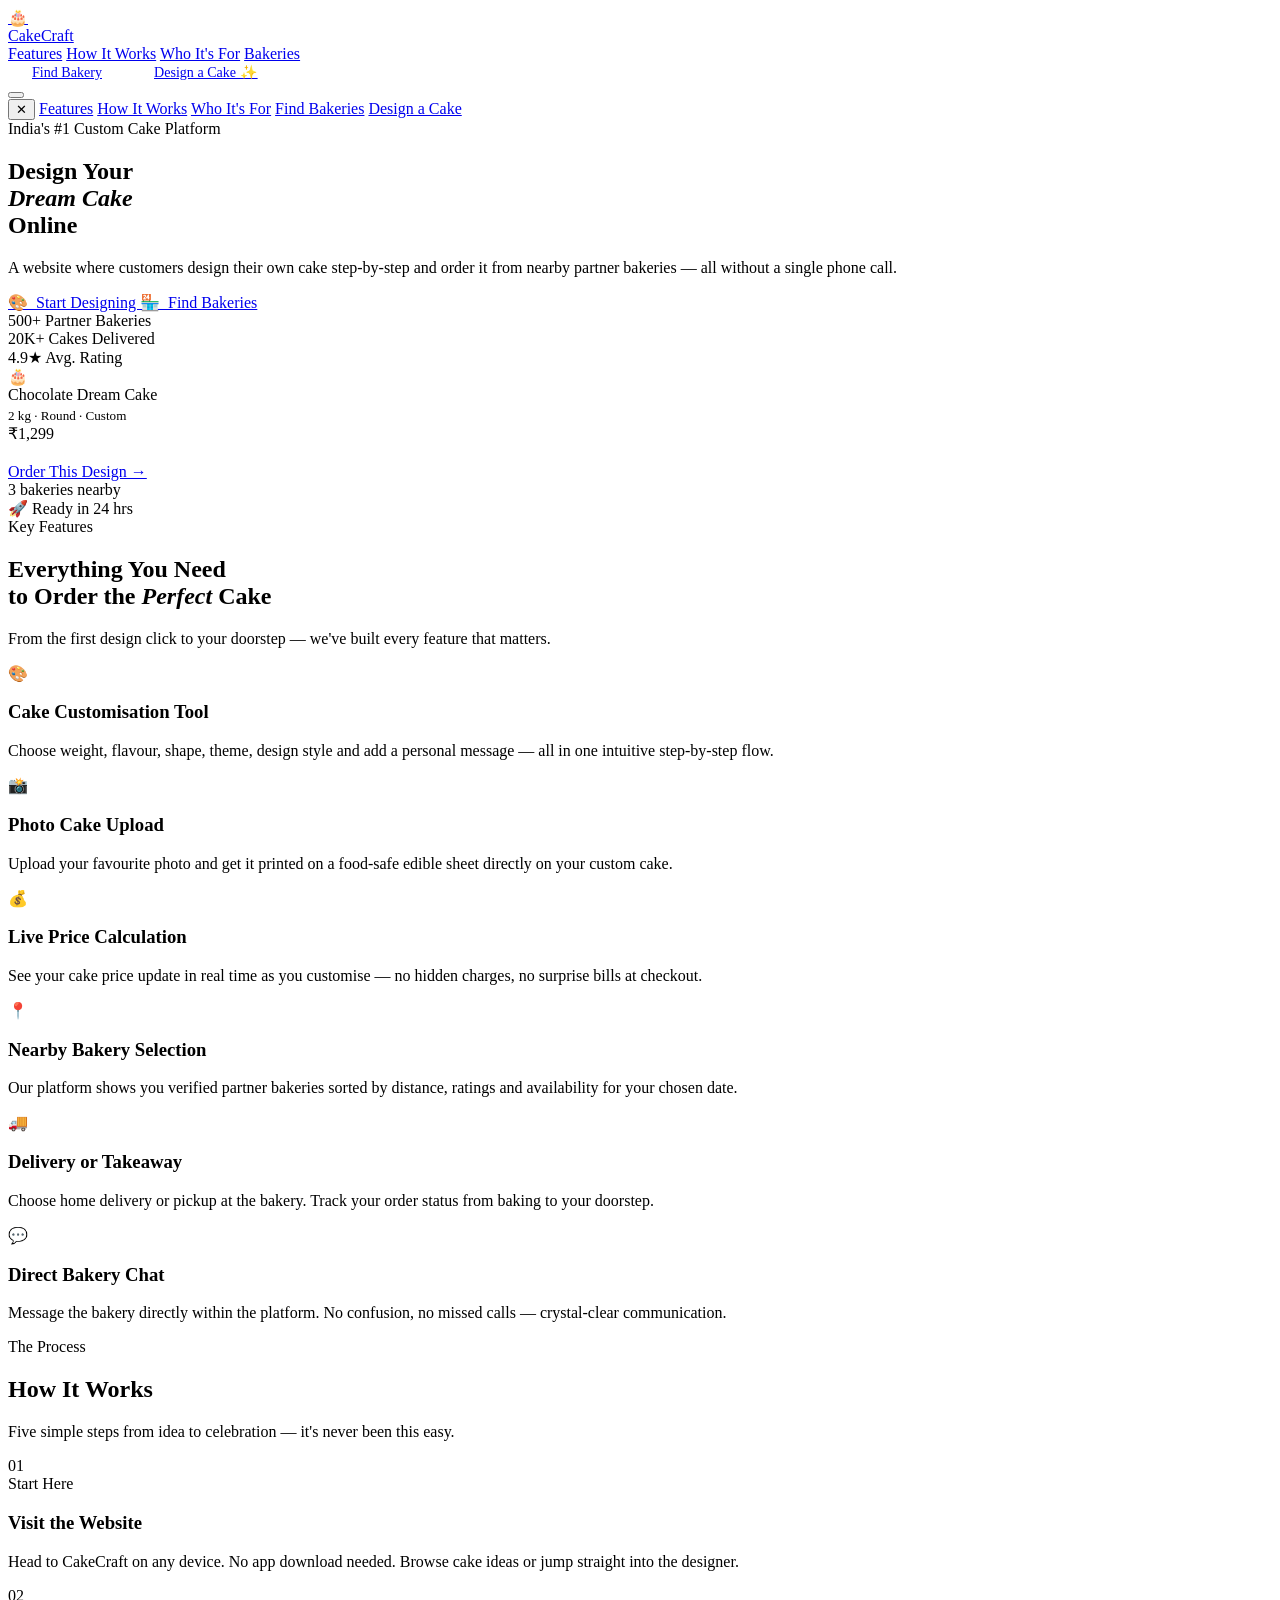
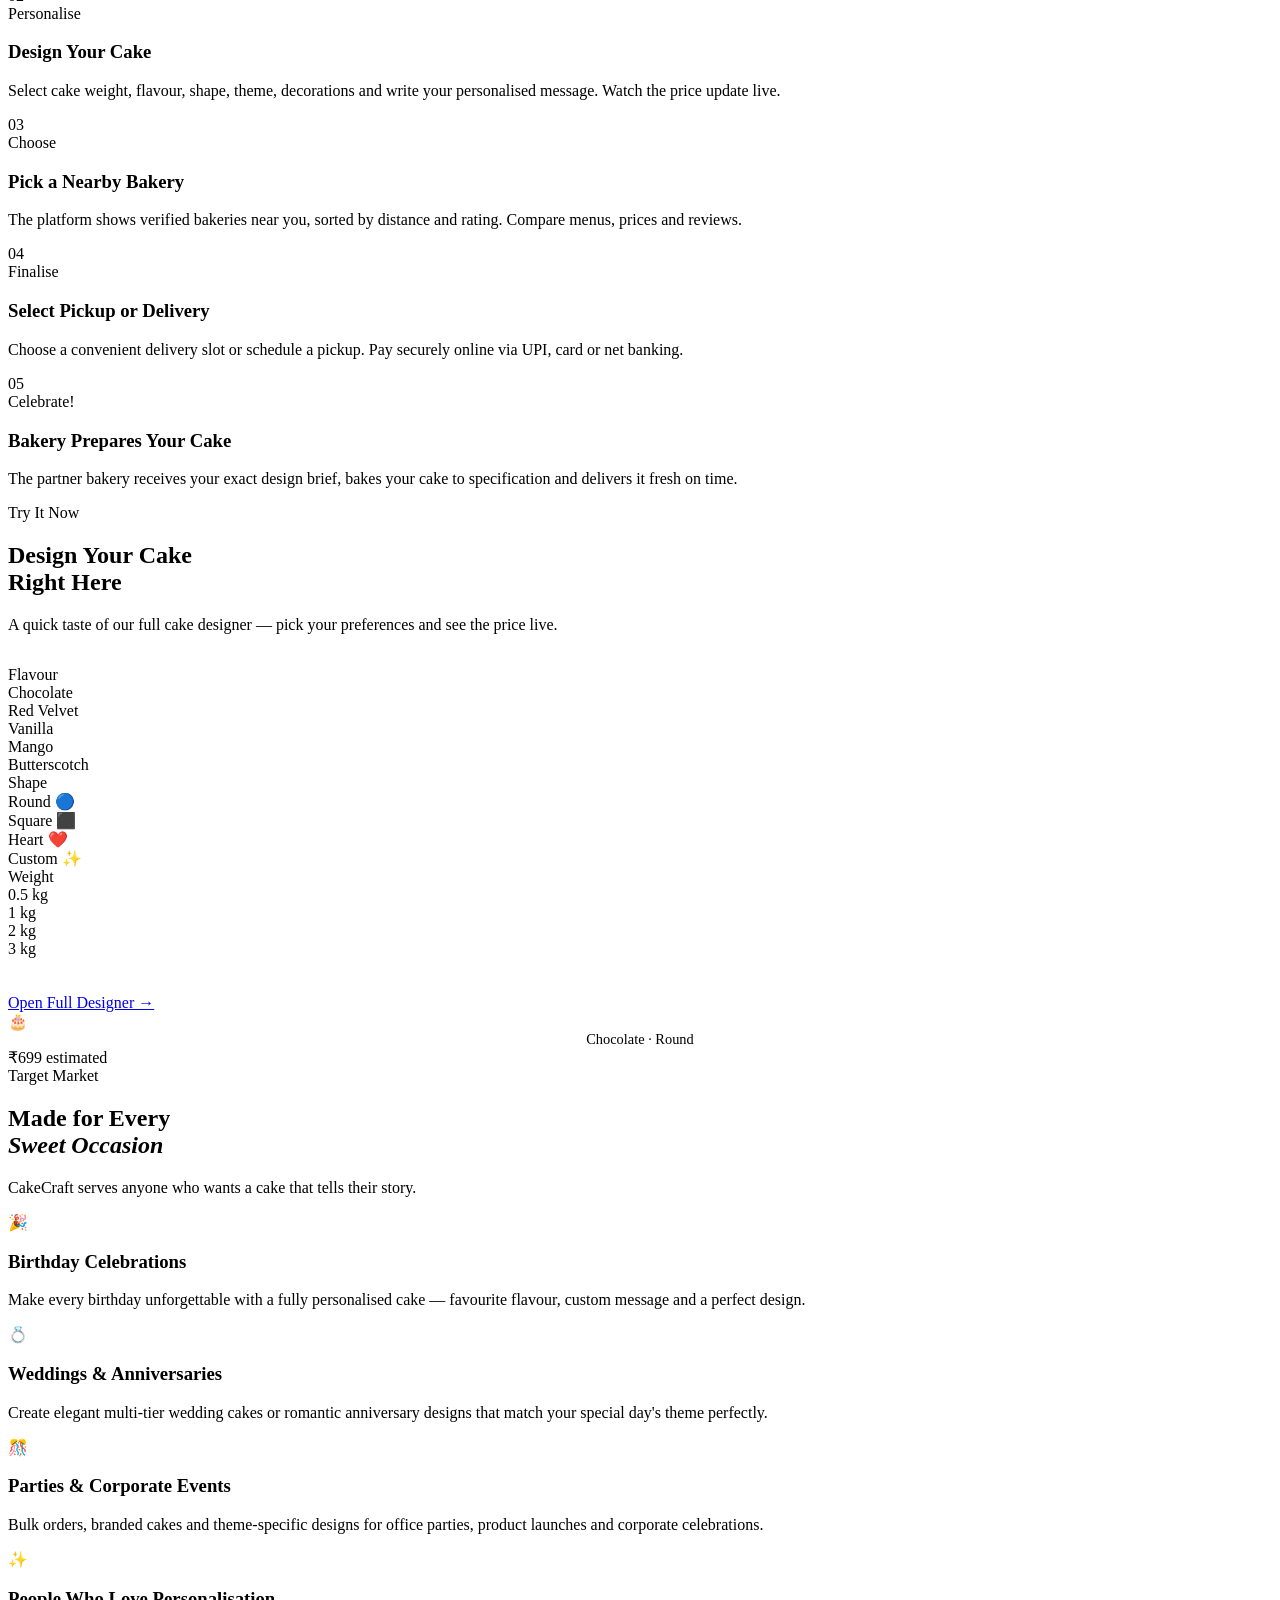
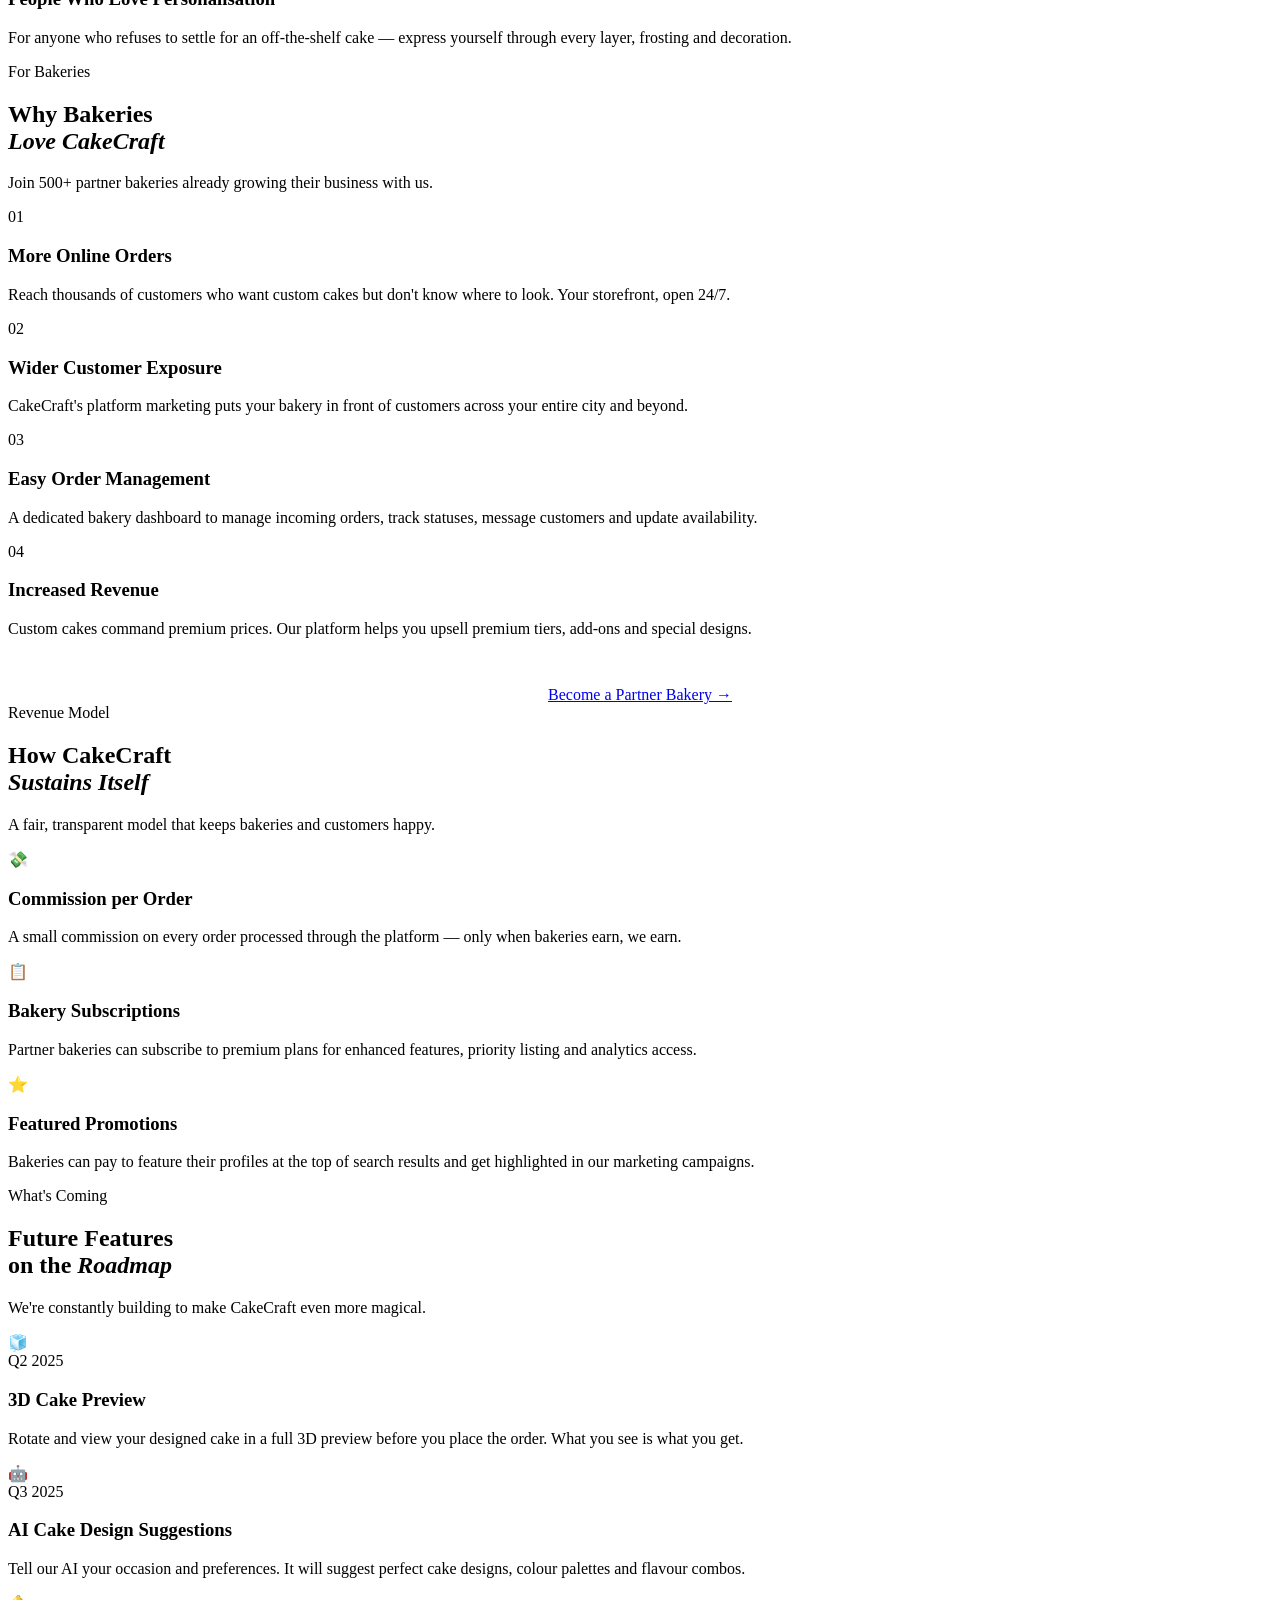
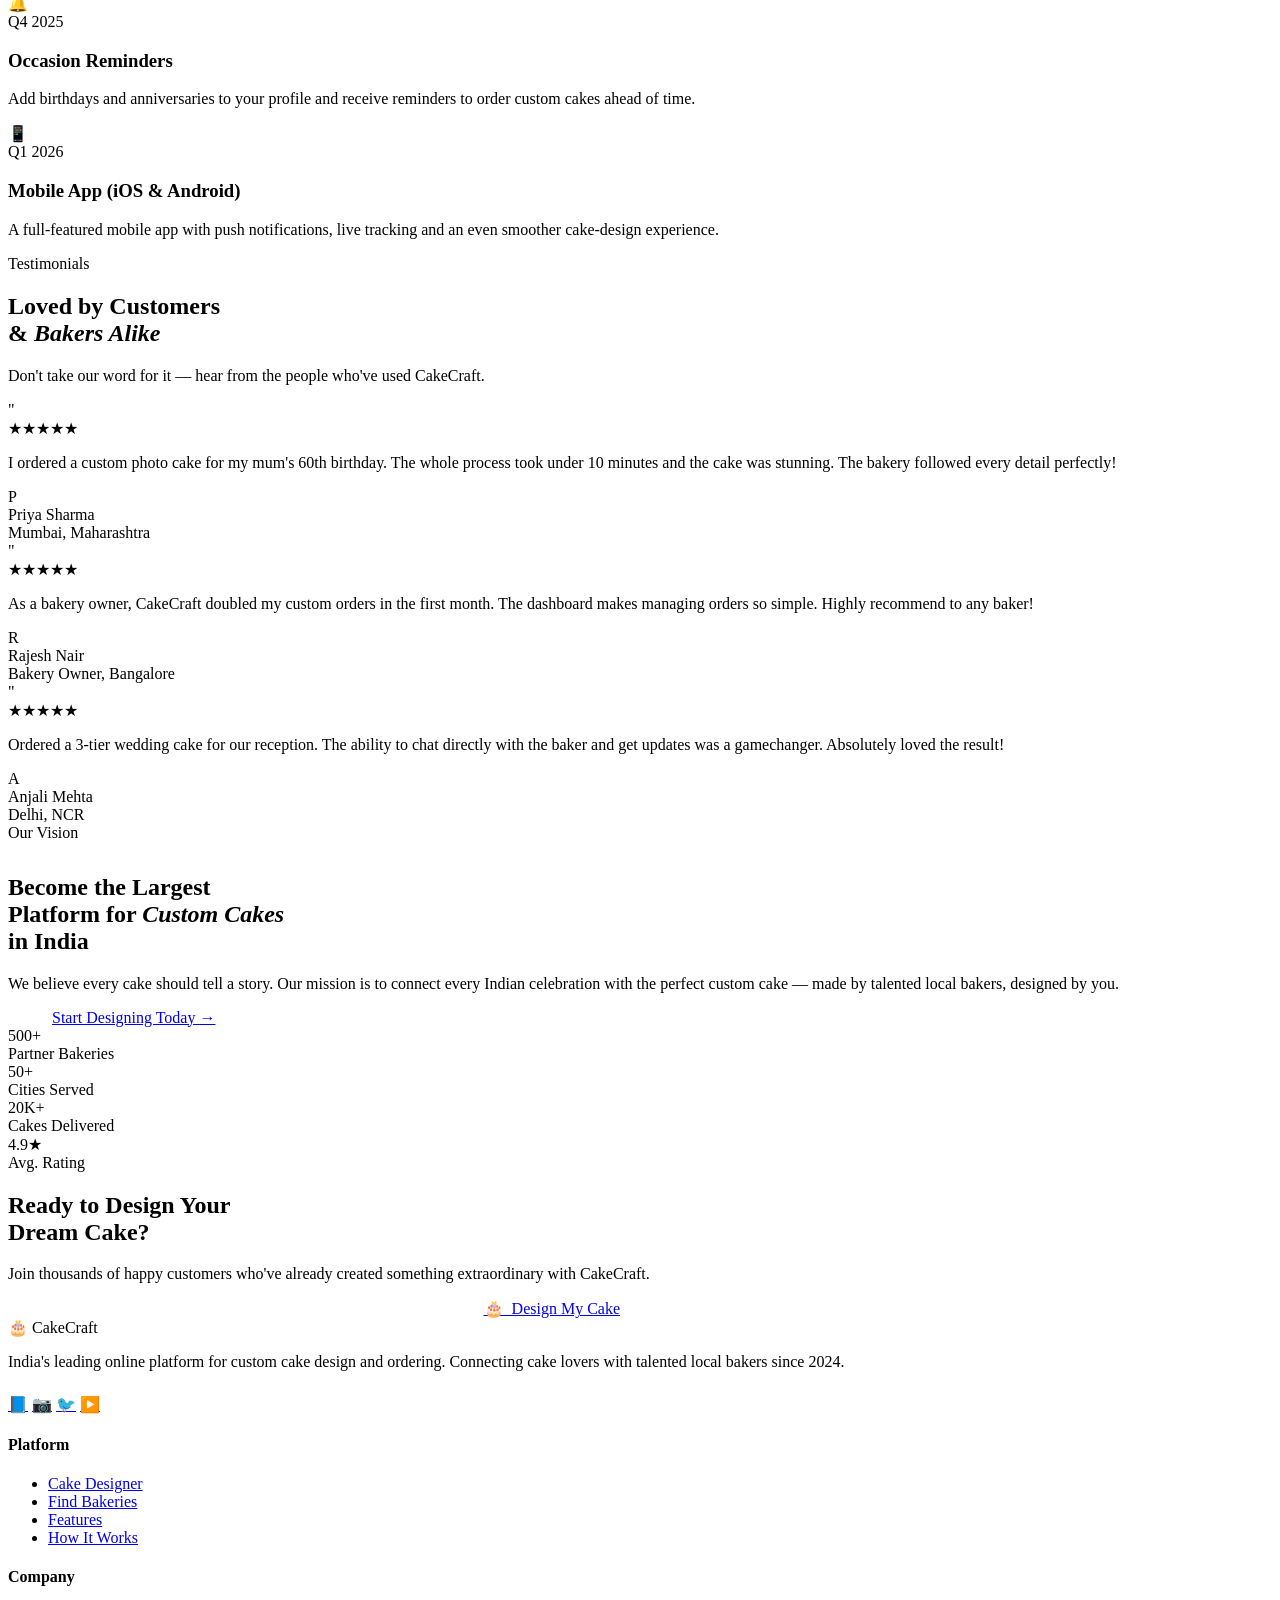
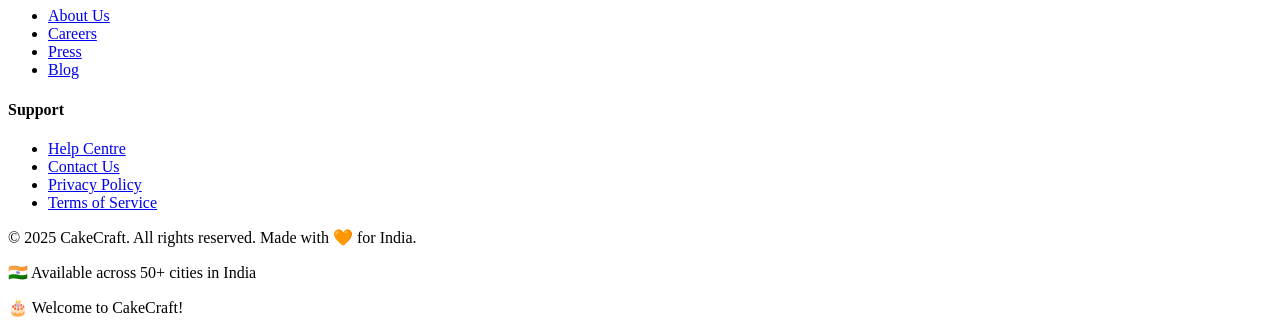
==== index.html @ 8f2ff421 "Add files via upload" ====
<!DOCTYPE html>
<html lang="en">
<head>
  <meta charset="UTF-8" />
  <meta name="viewport" content="width=device-width, initial-scale=1.0" />
  <title>CakeCraft — Design Your Dream Cake Online</title>
  <meta name="description" content="Design and order custom cakes from nearby bakeries. Choose flavour, shape, theme, weight and message. CakeCraft connects you to the best local bakers." />
  <link rel="icon" href="data:image/svg+xml,<svg xmlns='http://www.w3.org/2000/svg' viewBox='0 0 100 100'><text y='.9em' font-size='90'>🎂</text></svg>" />
  <link rel="stylesheet" href="style.css" />
</head>
<body>

<!-- ===== NAVBAR ===== -->
<nav class="navbar" id="navbar">
  <div class="container">
    <a href="index.html" class="logo">
      <div class="logo-icon">🎂</div>
      CakeCraft
    </a>
    <div class="nav-links">
      <a href="#features">Features</a>
      <a href="#how-it-works">How It Works</a>
      <a href="#market">Who It's For</a>
      <a href="bakeries.html">Bakeries</a>
    </div>
    <div class="nav-cta">
      <a href="bakeries.html" class="btn btn-outline" style="padding:10px 24px;font-size:0.88rem;">Find Bakery</a>
      <a href="designer.html" class="btn btn-primary" style="padding:10px 24px;font-size:0.88rem;">Design a Cake ✨</a>
    </div>
    <button class="hamburger" id="hamburger" aria-label="Menu">
      <span></span><span></span><span></span>
    </button>
  </div>
</nav>

<!-- Mobile Menu -->
<div class="mobile-menu" id="mobileMenu">
  <button class="close-menu" id="closeMenu">✕</button>
  <a href="#features" onclick="closeMobileMenu()">Features</a>
  <a href="#how-it-works" onclick="closeMobileMenu()">How It Works</a>
  <a href="#market" onclick="closeMobileMenu()">Who It's For</a>
  <a href="bakeries.html">Find Bakeries</a>
  <a href="designer.html" class="btn btn-orange">Design a Cake</a>
</div>

<!-- ===== HERO ===== -->
<section class="hero">
  <div class="hero-bg"></div>
  <div class="container">
    <div class="hero-grid">
      <div class="hero-content">
        <div class="hero-eyebrow">
          <span></span>
          India's #1 Custom Cake Platform
        </div>
        <h1>Design Your<br><em>Dream Cake</em><br>Online</h1>
        <p class="hero-desc">
          A website where customers design their own cake step‑by‑step and order it from nearby partner bakeries — all without a single phone call.
        </p>
        <div class="hero-actions">
          <a href="designer.html" class="btn btn-primary">
            🎨 &nbsp;Start Designing
          </a>
          <a href="bakeries.html" class="btn btn-outline">
            🏪 &nbsp;Find Bakeries
          </a>
        </div>
        <div class="hero-stats">
          <div class="stat-item">
            <span class="stat-num">500+</span>
            <span class="stat-label">Partner Bakeries</span>
          </div>
          <div class="stat-item">
            <span class="stat-num">20K+</span>
            <span class="stat-label">Cakes Delivered</span>
          </div>
          <div class="stat-item">
            <span class="stat-num">4.9★</span>
            <span class="stat-label">Avg. Rating</span>
          </div>
        </div>
      </div>

      <div class="hero-visual fade-in">
        <div class="hero-cake-card">
          <div class="cake-preview">🎂</div>
          <div class="cake-meta">
            <div>
              <div class="cake-title">Chocolate Dream Cake</div>
              <div style="font-size:0.82rem;color:var(--brown3);margin-top:4px;">2 kg · Round · Custom</div>
            </div>
            <div class="cake-price">₹1,299</div>
          </div>
          <div style="margin-top:20px;">
            <a href="designer.html" class="btn btn-orange" style="width:100%;justify-content:center;">Order This Design →</a>
          </div>
        </div>
        <div class="floating-badge badge-1">
          <span class="dot"></span> 3 bakeries nearby
        </div>
        <div class="floating-badge badge-2">
          🚀 Ready in 24 hrs
        </div>
      </div>
    </div>
  </div>
</section>

<!-- ===== FEATURES ===== -->
<section class="features section" id="features">
  <div class="container">
    <div class="tag">Key Features</div>
    <h2 class="section-title fade-up">Everything You Need<br>to Order the <em>Perfect</em> Cake</h2>
    <p class="section-sub fade-up">From the first design click to your doorstep — we've built every feature that matters.</p>
    <div class="features-grid">
      <div class="feature-card fade-up">
        <div class="feature-icon">🎨</div>
        <h3>Cake Customisation Tool</h3>
        <p>Choose weight, flavour, shape, theme, design style and add a personal message — all in one intuitive step-by-step flow.</p>
      </div>
      <div class="feature-card fade-up" style="transition-delay:0.1s">
        <div class="feature-icon">📸</div>
        <h3>Photo Cake Upload</h3>
        <p>Upload your favourite photo and get it printed on a food-safe edible sheet directly on your custom cake.</p>
      </div>
      <div class="feature-card fade-up" style="transition-delay:0.2s">
        <div class="feature-icon">💰</div>
        <h3>Live Price Calculation</h3>
        <p>See your cake price update in real time as you customise — no hidden charges, no surprise bills at checkout.</p>
      </div>
      <div class="feature-card fade-up" style="transition-delay:0.3s">
        <div class="feature-icon">📍</div>
        <h3>Nearby Bakery Selection</h3>
        <p>Our platform shows you verified partner bakeries sorted by distance, ratings and availability for your chosen date.</p>
      </div>
      <div class="feature-card fade-up" style="transition-delay:0.4s">
        <div class="feature-icon">🚚</div>
        <h3>Delivery or Takeaway</h3>
        <p>Choose home delivery or pickup at the bakery. Track your order status from baking to your doorstep.</p>
      </div>
      <div class="feature-card fade-up" style="transition-delay:0.5s">
        <div class="feature-icon">💬</div>
        <h3>Direct Bakery Chat</h3>
        <p>Message the bakery directly within the platform. No confusion, no missed calls — crystal-clear communication.</p>
      </div>
    </div>
  </div>
</section>

<!-- ===== HOW IT WORKS ===== -->
<section class="how-it-works section" id="how-it-works">
  <div class="container">
    <div class="tag">The Process</div>
    <h2 class="section-title fade-up">How It Works</h2>
    <p class="section-sub fade-up">Five simple steps from idea to celebration — it's never been this easy.</p>
    <div class="steps-container">
      <div class="step-row">
        <div class="step-num">01</div>
        <div class="step-content">
          <div class="step-badge">Start Here</div>
          <h3>Visit the Website</h3>
          <p>Head to CakeCraft on any device. No app download needed. Browse cake ideas or jump straight into the designer.</p>
        </div>
      </div>
      <div class="step-row">
        <div class="step-num">02</div>
        <div class="step-content">
          <div class="step-badge">Personalise</div>
          <h3>Design Your Cake</h3>
          <p>Select cake weight, flavour, shape, theme, decorations and write your personalised message. Watch the price update live.</p>
        </div>
      </div>
      <div class="step-row">
        <div class="step-num">03</div>
        <div class="step-content">
          <div class="step-badge">Choose</div>
          <h3>Pick a Nearby Bakery</h3>
          <p>The platform shows verified bakeries near you, sorted by distance and rating. Compare menus, prices and reviews.</p>
        </div>
      </div>
      <div class="step-row">
        <div class="step-num">04</div>
        <div class="step-content">
          <div class="step-badge">Finalise</div>
          <h3>Select Pickup or Delivery</h3>
          <p>Choose a convenient delivery slot or schedule a pickup. Pay securely online via UPI, card or net banking.</p>
        </div>
      </div>
      <div class="step-row">
        <div class="step-num">05</div>
        <div class="step-content">
          <div class="step-badge">Celebrate!</div>
          <h3>Bakery Prepares Your Cake</h3>
          <p>The partner bakery receives your exact design brief, bakes your cake to specification and delivers it fresh on time.</p>
        </div>
      </div>
    </div>
  </div>
</section>

<!-- ===== DESIGNER PREVIEW ===== -->
<section class="designer-preview section">
  <div class="container">
    <div class="designer-inner">
      <div class="slide-left">
        <div class="tag">Try It Now</div>
        <h2 class="section-title">Design Your Cake<br>Right Here</h2>
        <p class="section-sub" style="margin-bottom:32px;">A quick taste of our full cake designer — pick your preferences and see the price live.</p>
        <div class="designer-options">
          <div class="option-group">
            <div class="option-label">Flavour</div>
            <div class="option-chips" id="flavourChips">
              <div class="chip active" data-price="0">Chocolate</div>
              <div class="chip" data-price="50">Red Velvet</div>
              <div class="chip" data-price="30">Vanilla</div>
              <div class="chip" data-price="80">Mango</div>
              <div class="chip" data-price="60">Butterscotch</div>
            </div>
          </div>
          <div class="option-group">
            <div class="option-label">Shape</div>
            <div class="option-chips" id="shapeChips">
              <div class="chip active" data-price="0">Round 🔵</div>
              <div class="chip" data-price="40">Square ⬛</div>
              <div class="chip" data-price="80">Heart ❤️</div>
              <div class="chip" data-price="120">Custom ✨</div>
            </div>
          </div>
          <div class="option-group">
            <div class="option-label">Weight</div>
            <div class="option-chips" id="weightChips">
              <div class="chip" data-price="399">0.5 kg</div>
              <div class="chip active" data-price="699">1 kg</div>
              <div class="chip" data-price="1199">2 kg</div>
              <div class="chip" data-price="2099">3 kg</div>
            </div>
          </div>
        </div>
        <div style="margin-top:36px;">
          <a href="designer.html" class="btn btn-primary">Open Full Designer →</a>
        </div>
      </div>

      <div class="designer-visual slide-right">
        <span class="big-cake" id="previewEmoji">🎂</span>
        <div id="previewLabel" style="text-align:center;color:var(--brown3);font-size:0.9rem;">Chocolate · Round</div>
        <div class="price-tag" id="previewPrice">₹699 <span>estimated</span></div>
      </div>
    </div>
  </div>
</section>

<!-- ===== TARGET MARKET ===== -->
<section class="target section" id="market">
  <div class="container">
    <div class="tag">Target Market</div>
    <h2 class="section-title fade-up">Made for Every<br><em>Sweet Occasion</em></h2>
    <p class="section-sub fade-up">CakeCraft serves anyone who wants a cake that tells their story.</p>
    <div class="market-grid">
      <div class="market-card fade-up">
        <div class="market-icon">🎉</div>
        <div>
          <h3>Birthday Celebrations</h3>
          <p>Make every birthday unforgettable with a fully personalised cake — favourite flavour, custom message and a perfect design.</p>
        </div>
      </div>
      <div class="market-card fade-up" style="transition-delay:0.1s">
        <div class="market-icon">💍</div>
        <div>
          <h3>Weddings & Anniversaries</h3>
          <p>Create elegant multi-tier wedding cakes or romantic anniversary designs that match your special day's theme perfectly.</p>
        </div>
      </div>
      <div class="market-card fade-up" style="transition-delay:0.2s">
        <div class="market-icon">🎊</div>
        <div>
          <h3>Parties & Corporate Events</h3>
          <p>Bulk orders, branded cakes and theme-specific designs for office parties, product launches and corporate celebrations.</p>
        </div>
      </div>
      <div class="market-card fade-up" style="transition-delay:0.3s">
        <div class="market-icon">✨</div>
        <div>
          <h3>People Who Love Personalisation</h3>
          <p>For anyone who refuses to settle for an off-the-shelf cake — express yourself through every layer, frosting and decoration.</p>
        </div>
      </div>
    </div>
  </div>
</section>

<!-- ===== BENEFITS ===== -->
<section class="benefits section">
  <div class="container">
    <div class="tag">For Bakeries</div>
    <h2 class="section-title fade-up" style="color:var(--cream);">Why Bakeries<br><em>Love CakeCraft</em></h2>
    <p class="section-sub fade-up">Join 500+ partner bakeries already growing their business with us.</p>
    <div class="benefits-grid">
      <div class="benefit-item fade-up">
        <div class="benefit-num">01</div>
        <h3>More Online Orders</h3>
        <p>Reach thousands of customers who want custom cakes but don't know where to look. Your storefront, open 24/7.</p>
      </div>
      <div class="benefit-item fade-up" style="transition-delay:0.1s">
        <div class="benefit-num">02</div>
        <h3>Wider Customer Exposure</h3>
        <p>CakeCraft's platform marketing puts your bakery in front of customers across your entire city and beyond.</p>
      </div>
      <div class="benefit-item fade-up" style="transition-delay:0.2s">
        <div class="benefit-num">03</div>
        <h3>Easy Order Management</h3>
        <p>A dedicated bakery dashboard to manage incoming orders, track statuses, message customers and update availability.</p>
      </div>
      <div class="benefit-item fade-up" style="transition-delay:0.3s">
        <div class="benefit-num">04</div>
        <h3>Increased Revenue</h3>
        <p>Custom cakes command premium prices. Our platform helps you upsell premium tiers, add-ons and special designs.</p>
      </div>
    </div>
    <div style="margin-top:48px;text-align:center;">
      <a href="bakeries.html" class="btn btn-orange">Become a Partner Bakery →</a>
    </div>
  </div>
</section>

<!-- ===== REVENUE MODEL ===== -->
<section class="revenue section">
  <div class="container">
    <div class="tag">Revenue Model</div>
    <h2 class="section-title fade-up">How CakeCraft<br><em>Sustains Itself</em></h2>
    <p class="section-sub fade-up">A fair, transparent model that keeps bakeries and customers happy.</p>
    <div class="revenue-grid">
      <div class="revenue-card fade-up">
        <span class="r-icon">💸</span>
        <h3>Commission per Order</h3>
        <p>A small commission on every order processed through the platform — only when bakeries earn, we earn.</p>
      </div>
      <div class="revenue-card fade-up" style="transition-delay:0.1s">
        <span class="r-icon">📋</span>
        <h3>Bakery Subscriptions</h3>
        <p>Partner bakeries can subscribe to premium plans for enhanced features, priority listing and analytics access.</p>
      </div>
      <div class="revenue-card fade-up" style="transition-delay:0.2s">
        <span class="r-icon">⭐</span>
        <h3>Featured Promotions</h3>
        <p>Bakeries can pay to feature their profiles at the top of search results and get highlighted in our marketing campaigns.</p>
      </div>
    </div>
  </div>
</section>

<!-- ===== FUTURE FEATURES ===== -->
<section class="future section">
  <div class="container">
    <div class="tag">What's Coming</div>
    <h2 class="section-title fade-up">Future Features<br>on the <em>Roadmap</em></h2>
    <p class="section-sub fade-up">We're constantly building to make CakeCraft even more magical.</p>
    <div class="future-grid">
      <div class="future-card fade-up">
        <div class="f-icon">🧊</div>
        <div>
          <div class="coming-soon">Q2 2025</div>
          <h3>3D Cake Preview</h3>
          <p>Rotate and view your designed cake in a full 3D preview before you place the order. What you see is what you get.</p>
        </div>
      </div>
      <div class="future-card fade-up" style="transition-delay:0.1s">
        <div class="f-icon">🤖</div>
        <div>
          <div class="coming-soon">Q3 2025</div>
          <h3>AI Cake Design Suggestions</h3>
          <p>Tell our AI your occasion and preferences. It will suggest perfect cake designs, colour palettes and flavour combos.</p>
        </div>
      </div>
      <div class="future-card fade-up" style="transition-delay:0.2s">
        <div class="f-icon">🔔</div>
        <div>
          <div class="coming-soon">Q4 2025</div>
          <h3>Occasion Reminders</h3>
          <p>Add birthdays and anniversaries to your profile and receive reminders to order custom cakes ahead of time.</p>
        </div>
      </div>
      <div class="future-card fade-up" style="transition-delay:0.3s">
        <div class="f-icon">📱</div>
        <div>
          <div class="coming-soon">Q1 2026</div>
          <h3>Mobile App (iOS & Android)</h3>
          <p>A full-featured mobile app with push notifications, live tracking and an even smoother cake-design experience.</p>
        </div>
      </div>
    </div>
  </div>
</section>

<!-- ===== TESTIMONIALS ===== -->
<section class="testimonials section">
  <div class="container">
    <div class="tag">Testimonials</div>
    <h2 class="section-title fade-up">Loved by Customers<br>&amp; <em>Bakers Alike</em></h2>
    <p class="section-sub fade-up">Don't take our word for it — hear from the people who've used CakeCraft.</p>
    <div class="testimonials-grid">
      <div class="testimonial-card fade-up">
        <div class="t-quote">"</div>
        <div class="t-stars">★★★★★</div>
        <p class="t-text">I ordered a custom photo cake for my mum's 60th birthday. The whole process took under 10 minutes and the cake was stunning. The bakery followed every detail perfectly!</p>
        <div class="t-author">
          <div class="t-avatar">P</div>
          <div>
            <div class="t-name">Priya Sharma</div>
            <div class="t-role">Mumbai, Maharashtra</div>
          </div>
        </div>
      </div>
      <div class="testimonial-card fade-up" style="transition-delay:0.1s">
        <div class="t-quote">"</div>
        <div class="t-stars">★★★★★</div>
        <p class="t-text">As a bakery owner, CakeCraft doubled my custom orders in the first month. The dashboard makes managing orders so simple. Highly recommend to any baker!</p>
        <div class="t-author">
          <div class="t-avatar">R</div>
          <div>
            <div class="t-name">Rajesh Nair</div>
            <div class="t-role">Bakery Owner, Bangalore</div>
          </div>
        </div>
      </div>
      <div class="testimonial-card fade-up" style="transition-delay:0.2s">
        <div class="t-quote">"</div>
        <div class="t-stars">★★★★★</div>
        <p class="t-text">Ordered a 3-tier wedding cake for our reception. The ability to chat directly with the baker and get updates was a gamechanger. Absolutely loved the result!</p>
        <div class="t-author">
          <div class="t-avatar">A</div>
          <div>
            <div class="t-name">Anjali Mehta</div>
            <div class="t-role">Delhi, NCR</div>
          </div>
        </div>
      </div>
    </div>
  </div>
</section>

<!-- ===== VISION ===== -->
<section class="vision">
  <div class="container">
    <div class="tag" style="margin-bottom:32px;">Our Vision</div>
    <h2>Become the Largest<br>Platform for <em>Custom Cakes</em><br>in India</h2>
    <p>We believe every cake should tell a story. Our mission is to connect every Indian celebration with the perfect custom cake — made by talented local bakers, designed by you.</p>
    <a href="designer.html" class="btn btn-orange" style="font-size:1rem;padding:18px 44px;">Start Designing Today →</a>
    <div class="vision-stats">
      <div class="v-stat">
        <div class="v-stat-num">500+</div>
        <div class="v-stat-label">Partner Bakeries</div>
      </div>
      <div class="v-stat">
        <div class="v-stat-num">50+</div>
        <div class="v-stat-label">Cities Served</div>
      </div>
      <div class="v-stat">
        <div class="v-stat-num">20K+</div>
        <div class="v-stat-label">Cakes Delivered</div>
      </div>
      <div class="v-stat">
        <div class="v-stat-num">4.9★</div>
        <div class="v-stat-label">Avg. Rating</div>
      </div>
    </div>
  </div>
</section>

<!-- ===== CTA ===== -->
<section class="cta-section">
  <div class="container">
    <h2>Ready to Design Your<br>Dream Cake?</h2>
    <p>Join thousands of happy customers who've already created something extraordinary with CakeCraft.</p>
    <div style="display:flex;gap:16px;justify-content:center;flex-wrap:wrap;">
      <a href="designer.html" class="btn btn-white">🎂 &nbsp;Design My Cake</a>
      <a href="bakeries.html" class="btn btn-outline" style="color:white;border-color:rgba(255,255,255,0.5);">Find Nearby Bakeries →</a>
    </div>
  </div>
</section>

<!-- ===== FOOTER ===== -->
<footer>
  <div class="container">
    <div class="footer-grid">
      <div class="footer-brand">
        <div class="footer-logo">🎂 CakeCraft</div>
        <p>India's leading online platform for custom cake design and ordering. Connecting cake lovers with talented local bakers since 2024.</p>
        <div class="social-links" style="margin-top:24px;">
          <a href="#" class="social-link">📘</a>
          <a href="#" class="social-link">📷</a>
          <a href="#" class="social-link">🐦</a>
          <a href="#" class="social-link">▶️</a>
        </div>
      </div>
      <div class="footer-col">
        <h4>Platform</h4>
        <ul>
          <li><a href="designer.html">Cake Designer</a></li>
          <li><a href="bakeries.html">Find Bakeries</a></li>
          <li><a href="#features">Features</a></li>
          <li><a href="#how-it-works">How It Works</a></li>
        </ul>
      </div>
      <div class="footer-col">
        <h4>Company</h4>
        <ul>
          <li><a href="#">About Us</a></li>
          <li><a href="#">Careers</a></li>
          <li><a href="#">Press</a></li>
          <li><a href="#">Blog</a></li>
        </ul>
      </div>
      <div class="footer-col">
        <h4>Support</h4>
        <ul>
          <li><a href="#">Help Centre</a></li>
          <li><a href="#">Contact Us</a></li>
          <li><a href="#">Privacy Policy</a></li>
          <li><a href="#">Terms of Service</a></li>
        </ul>
      </div>
    </div>
    <div class="footer-bottom">
      <p>© 2025 CakeCraft. All rights reserved. Made with 🧡 for India.</p>
      <p>🇮🇳 Available across 50+ cities in India</p>
    </div>
  </div>
</footer>

<!-- Toast -->
<div class="toast" id="toast">
  <span class="toast-icon">🎂</span>
  <span id="toastMsg">Welcome to CakeCraft!</span>
</div>

<script src="script.js"></script>
</body>
</html>
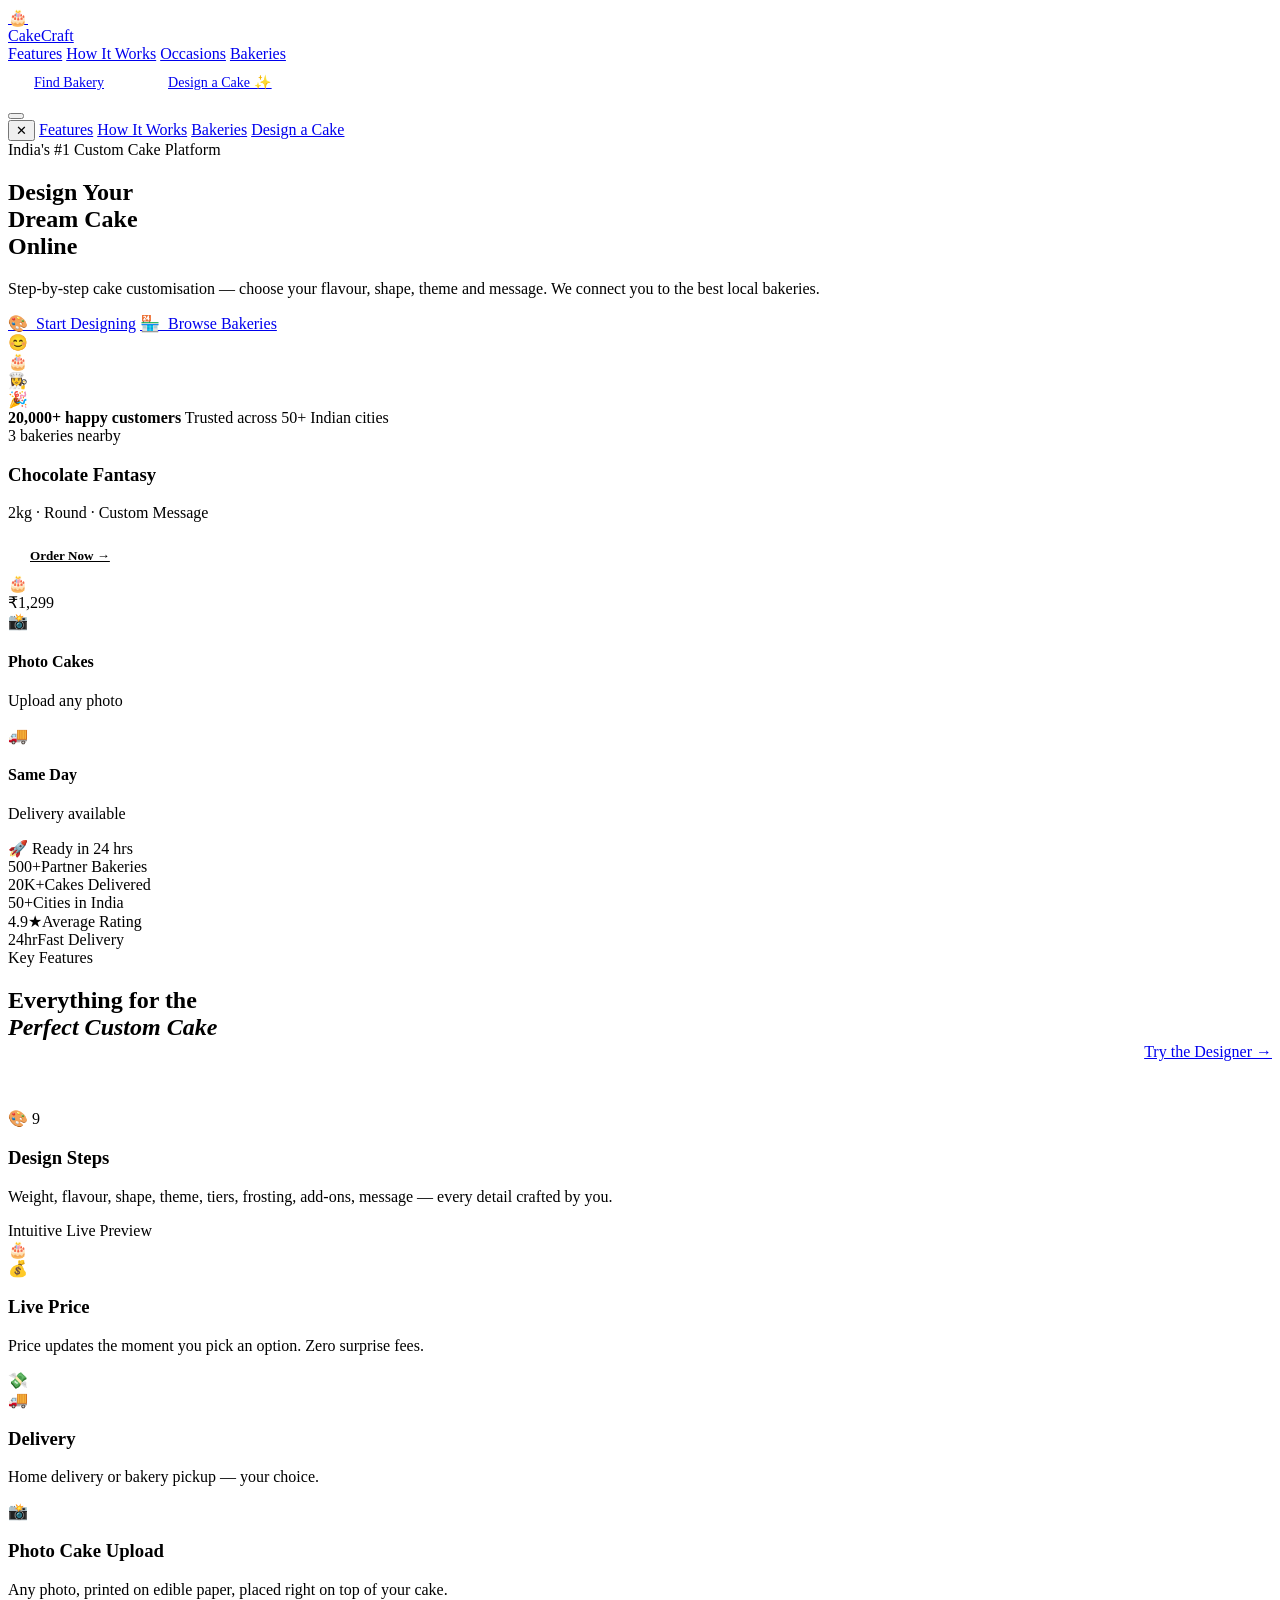
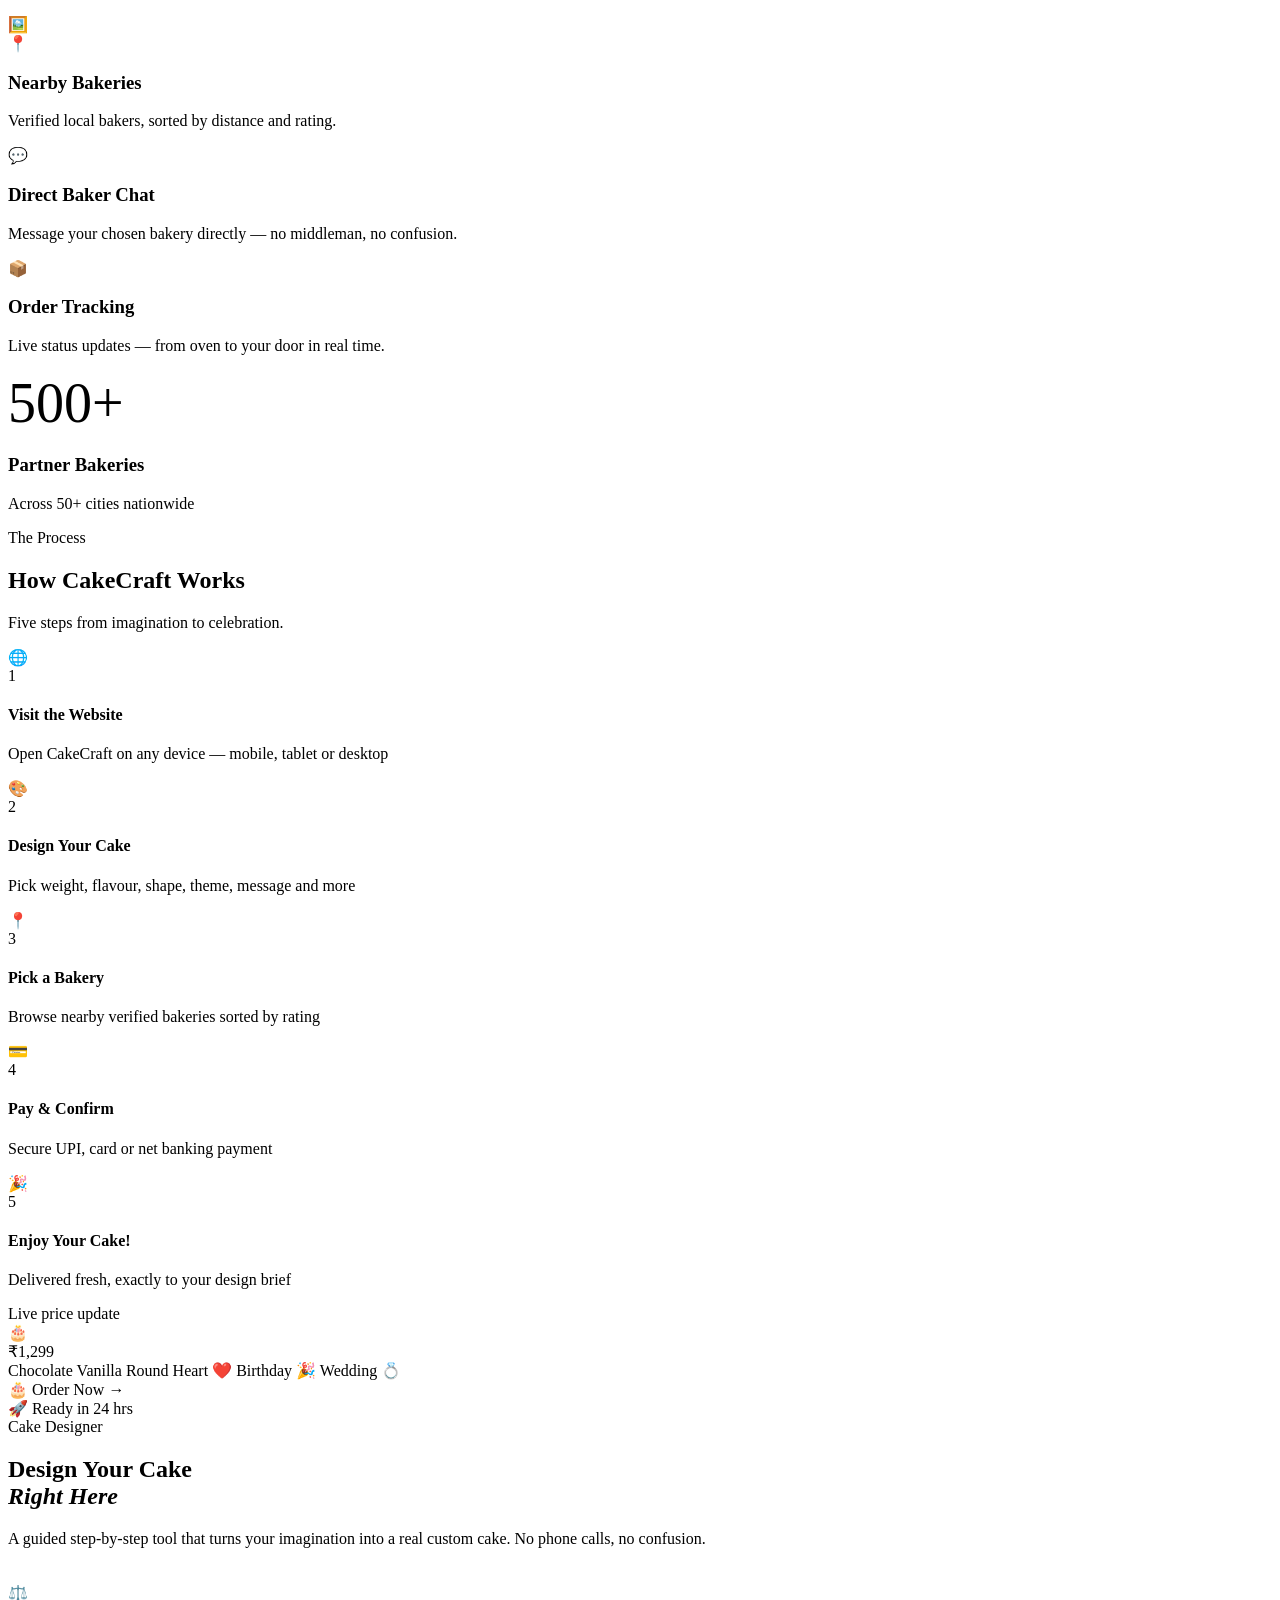
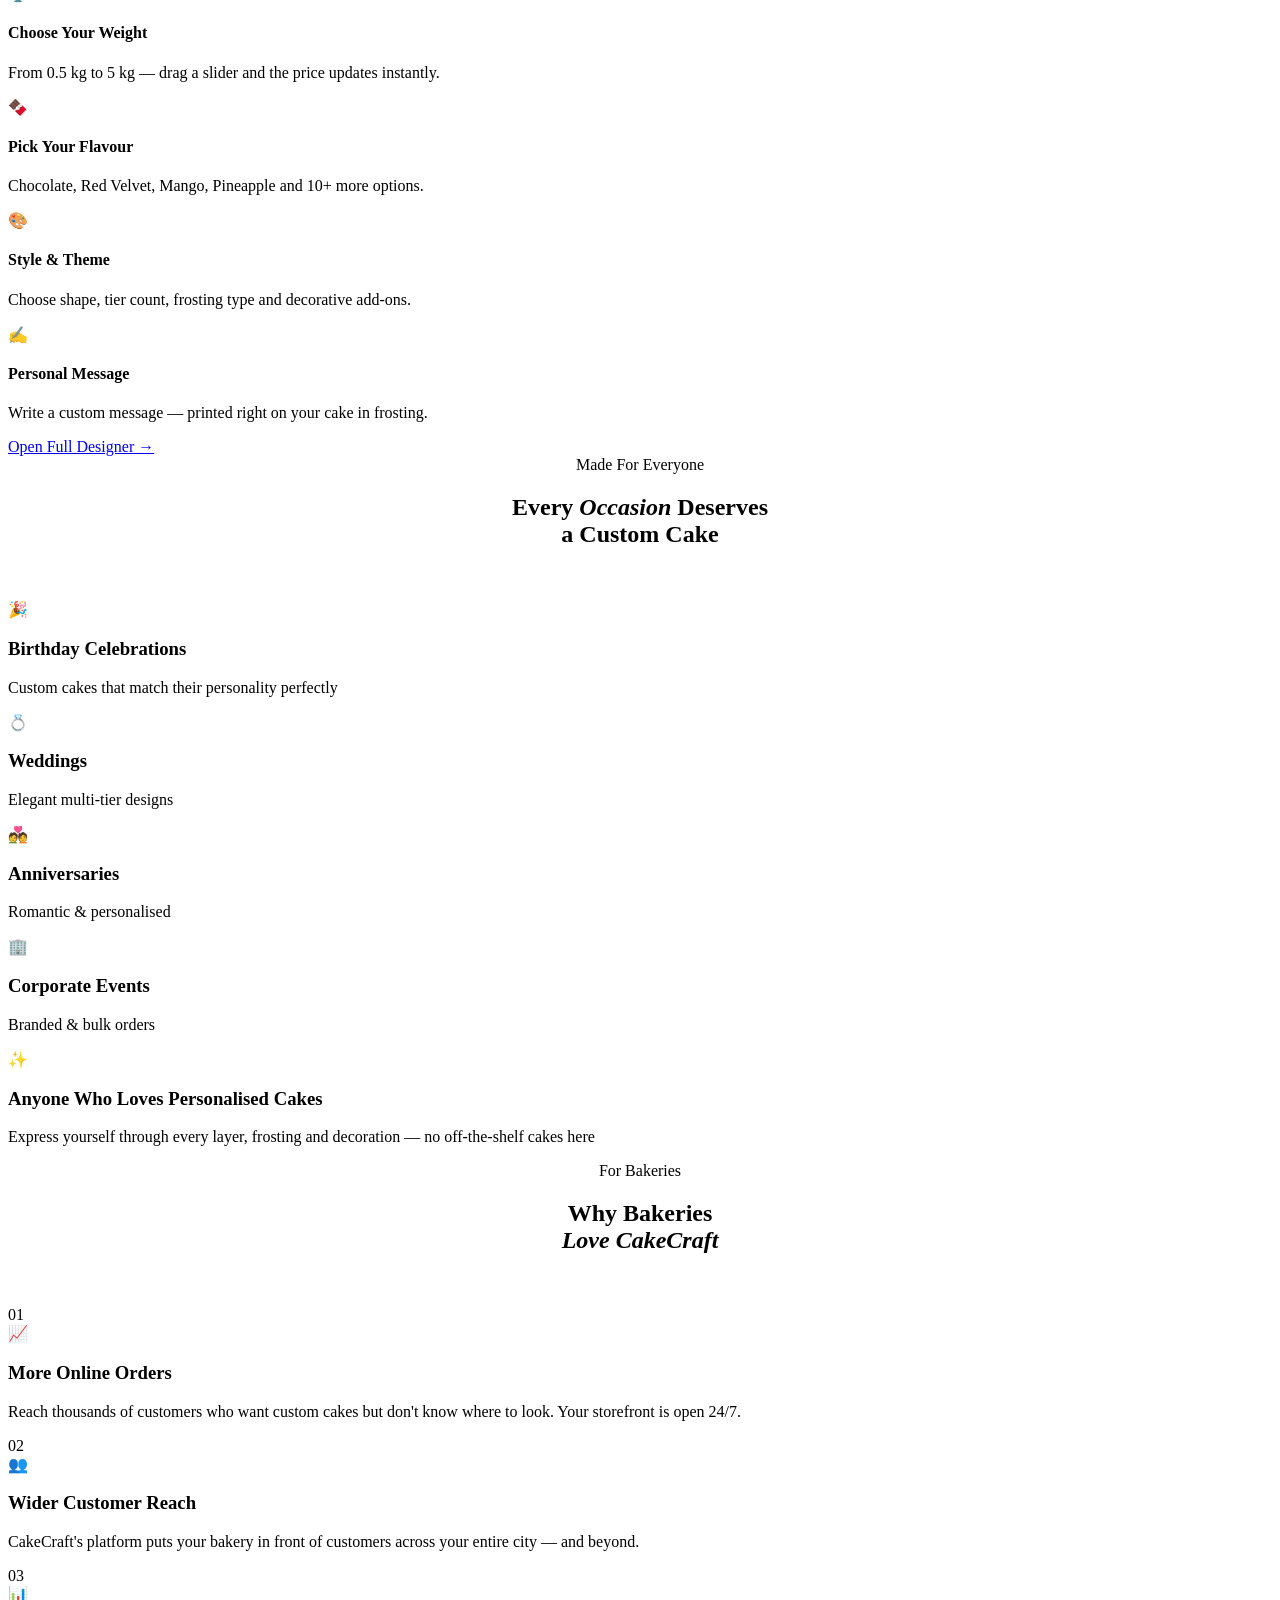
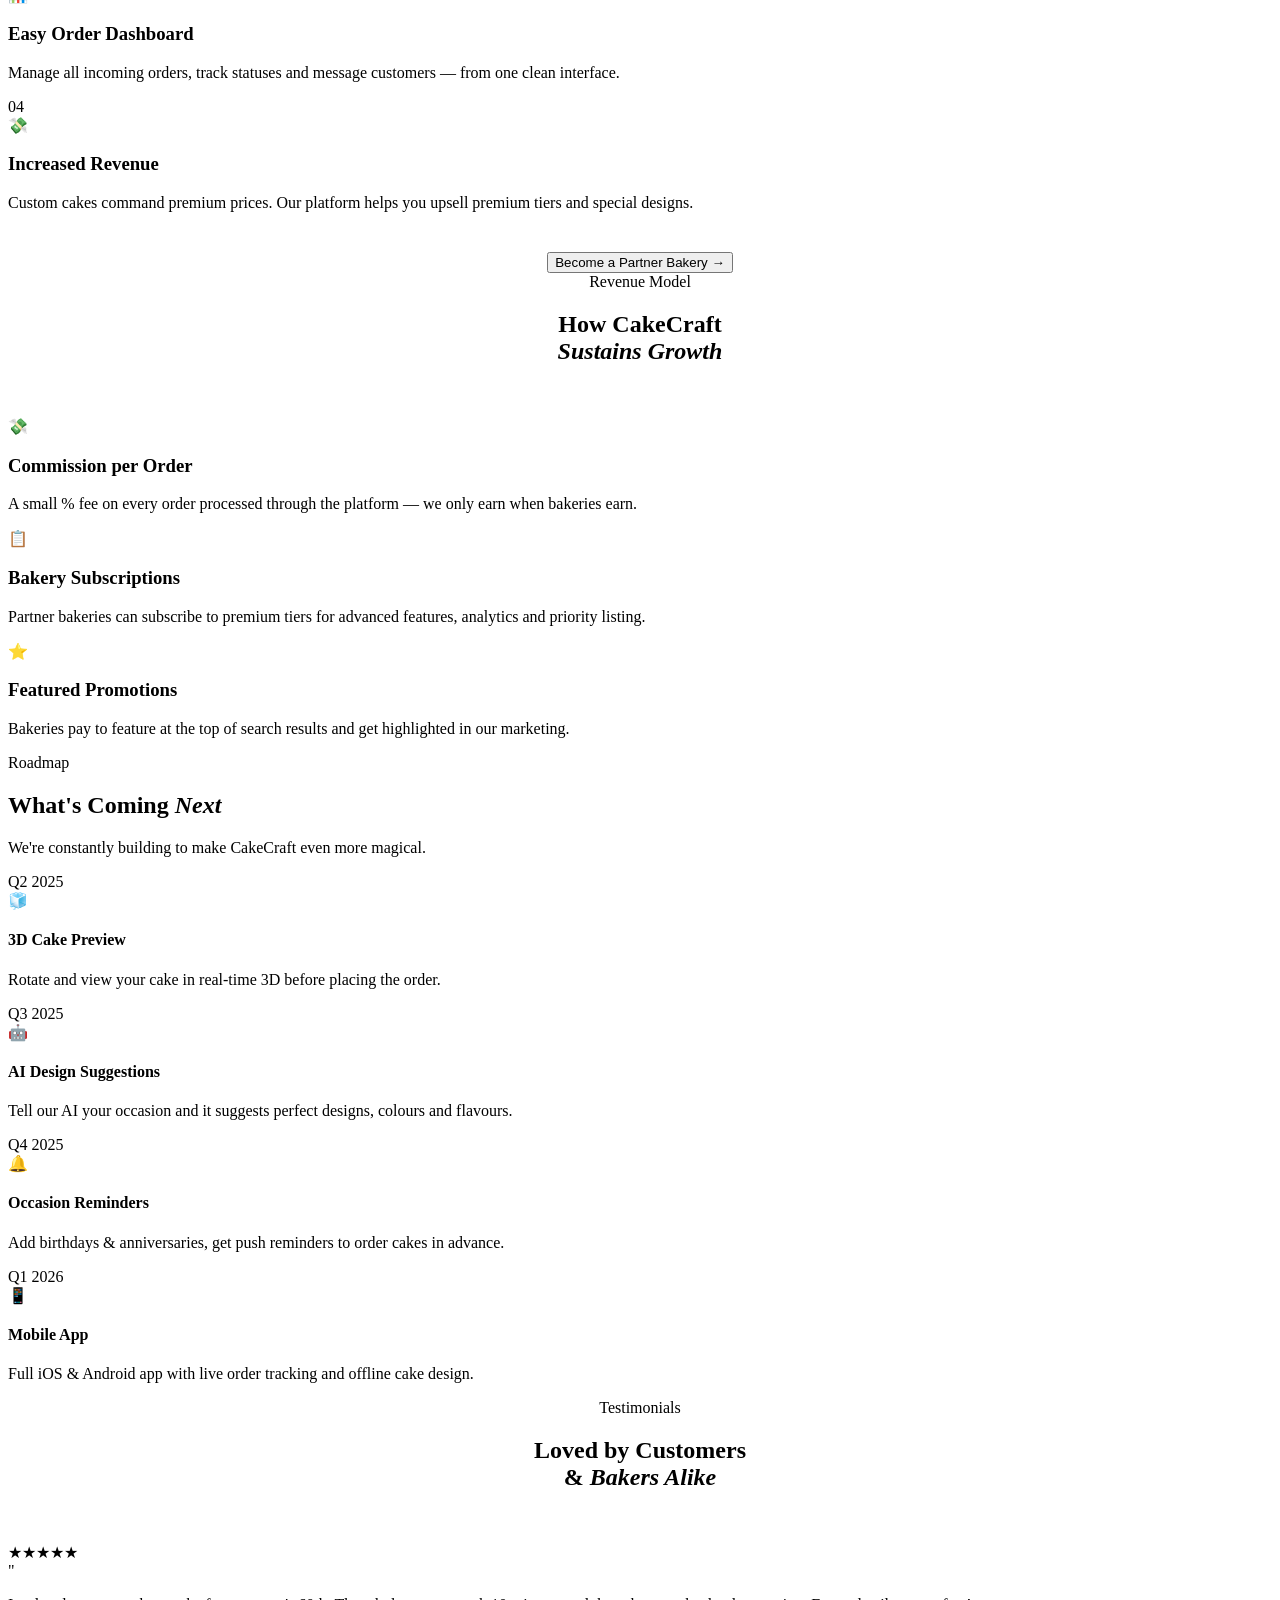
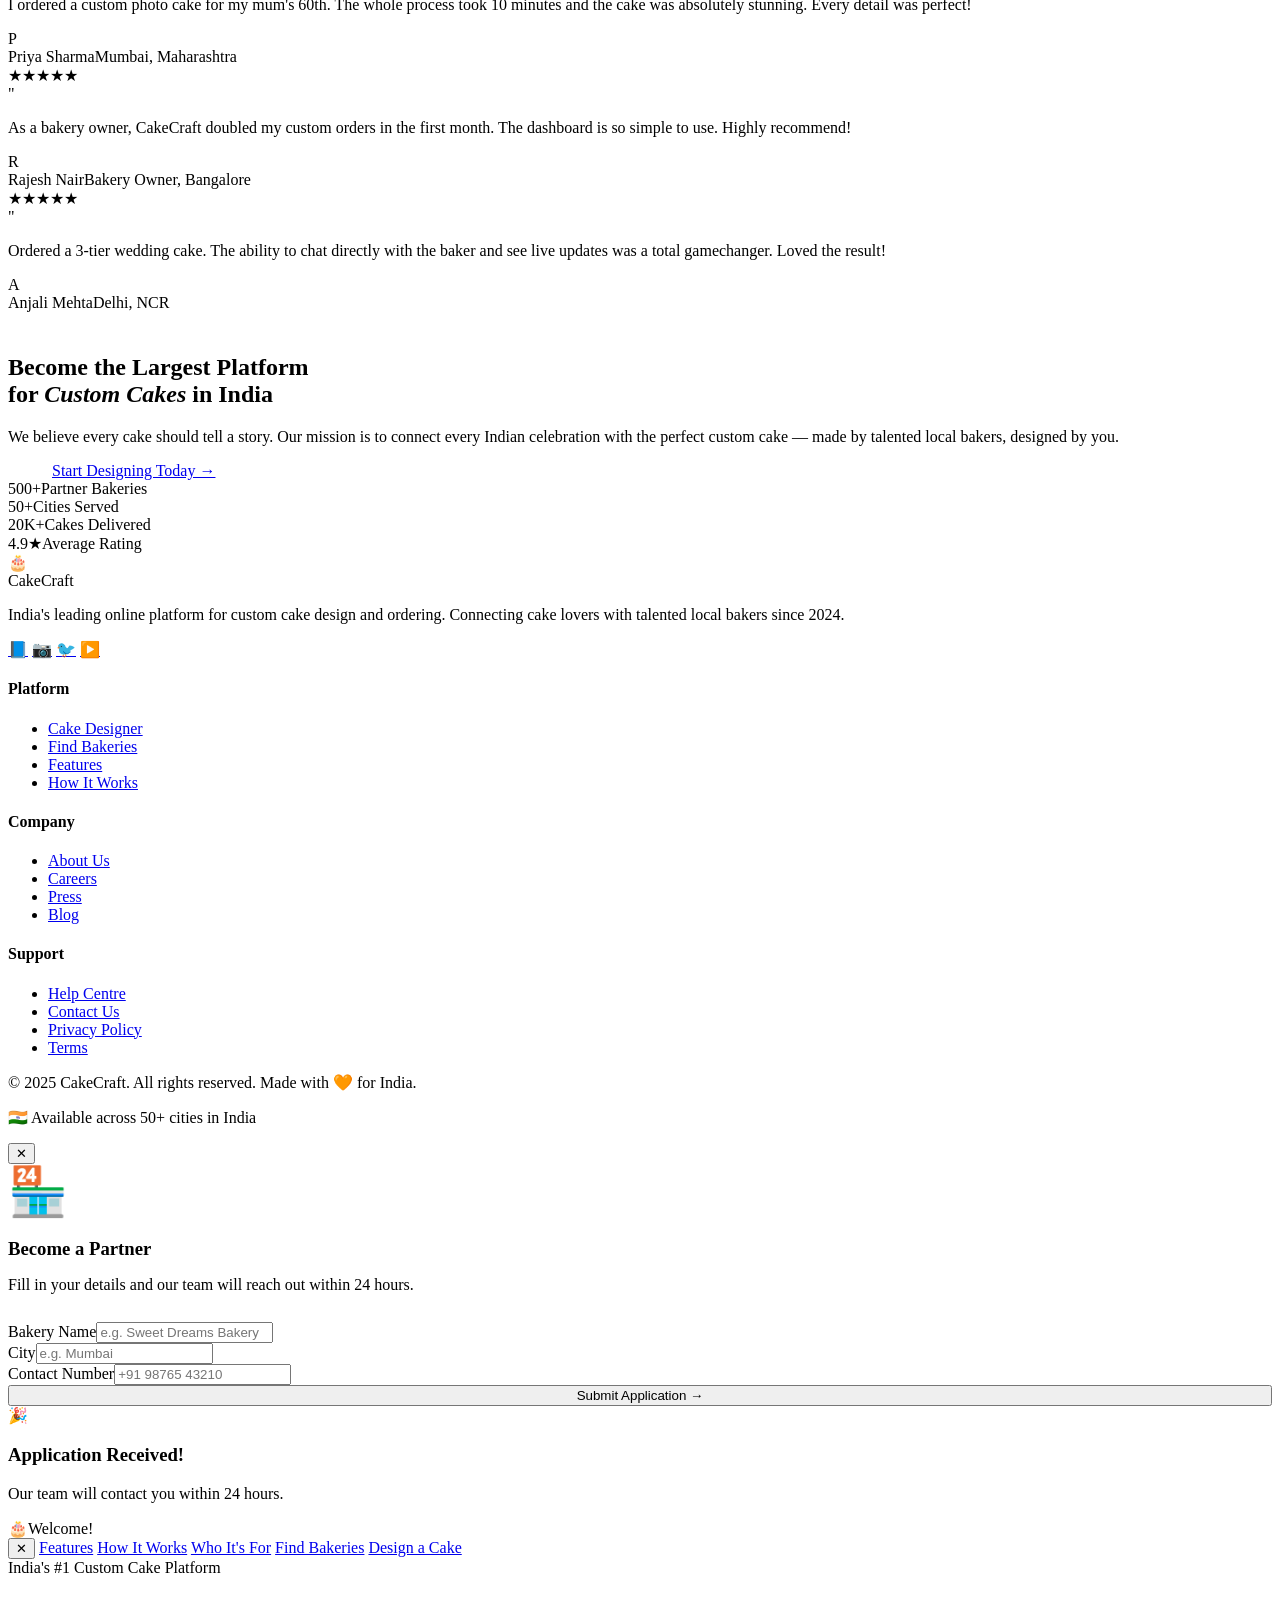
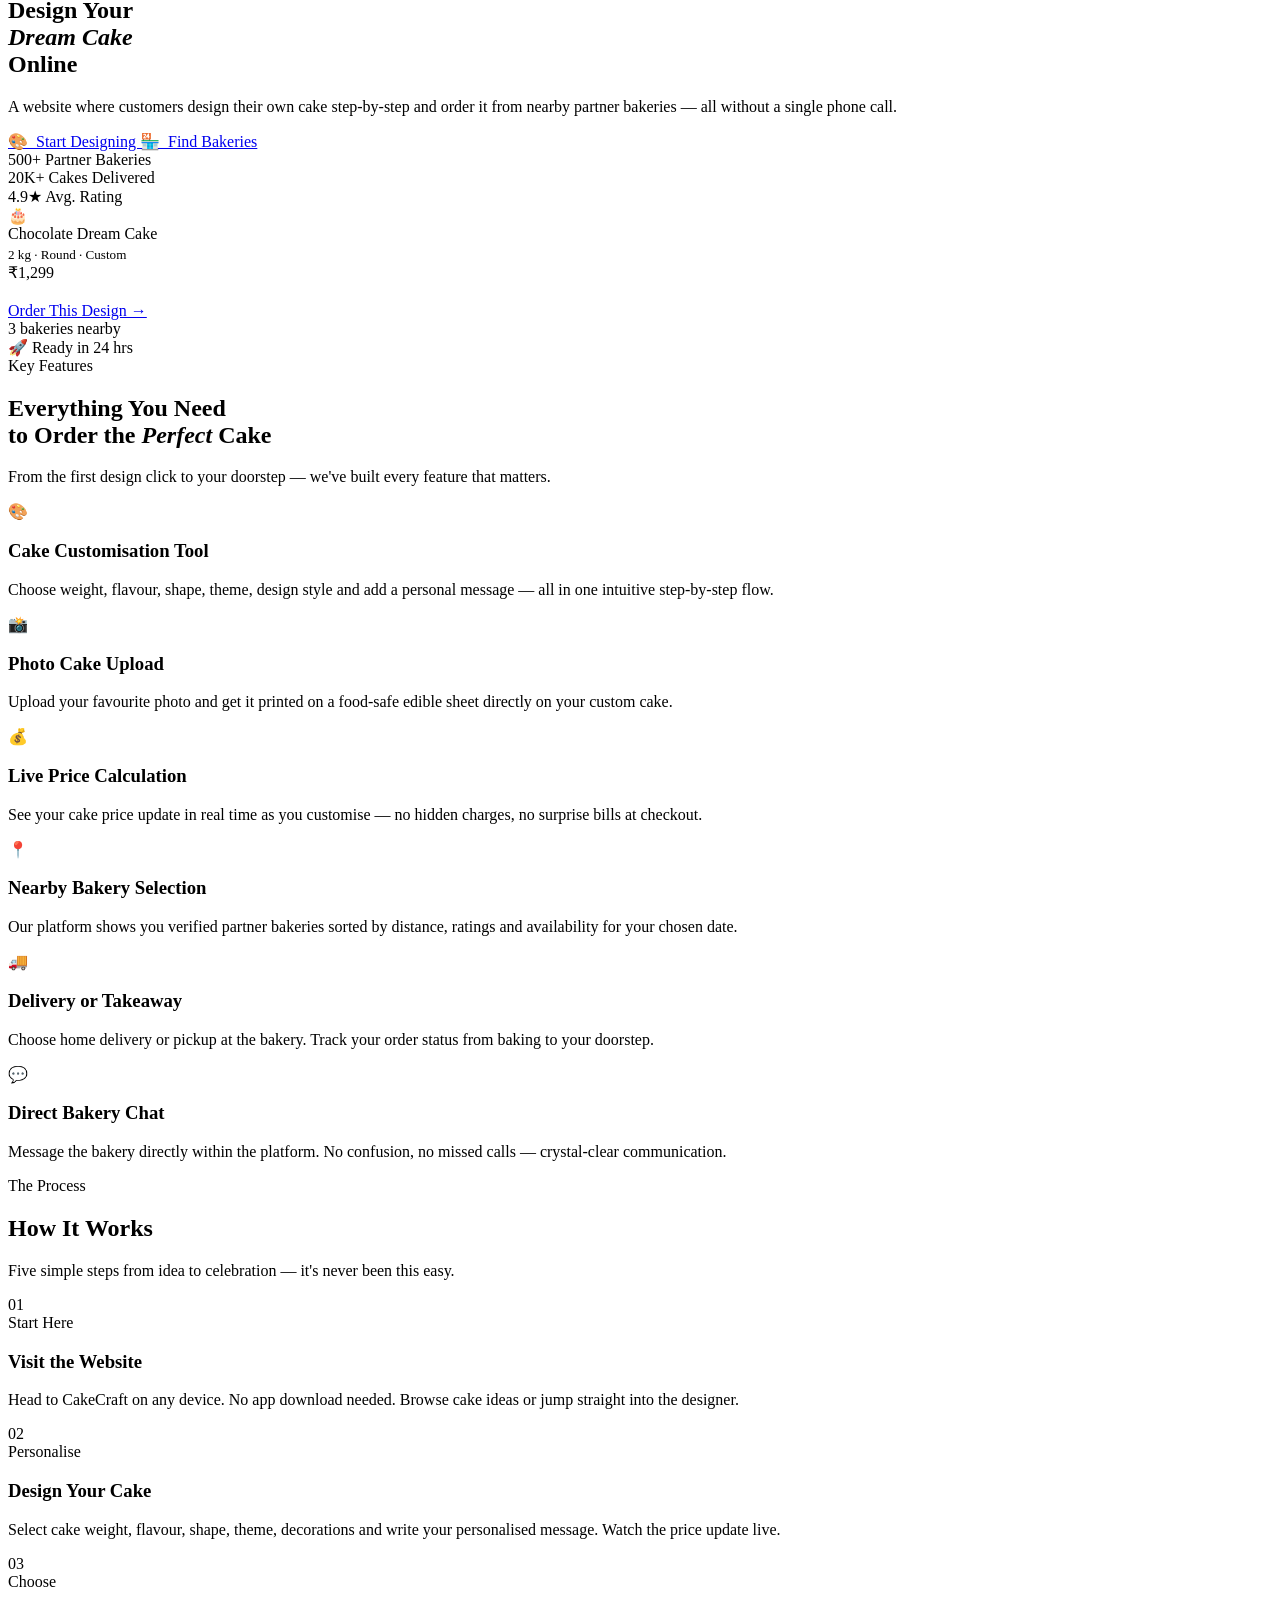
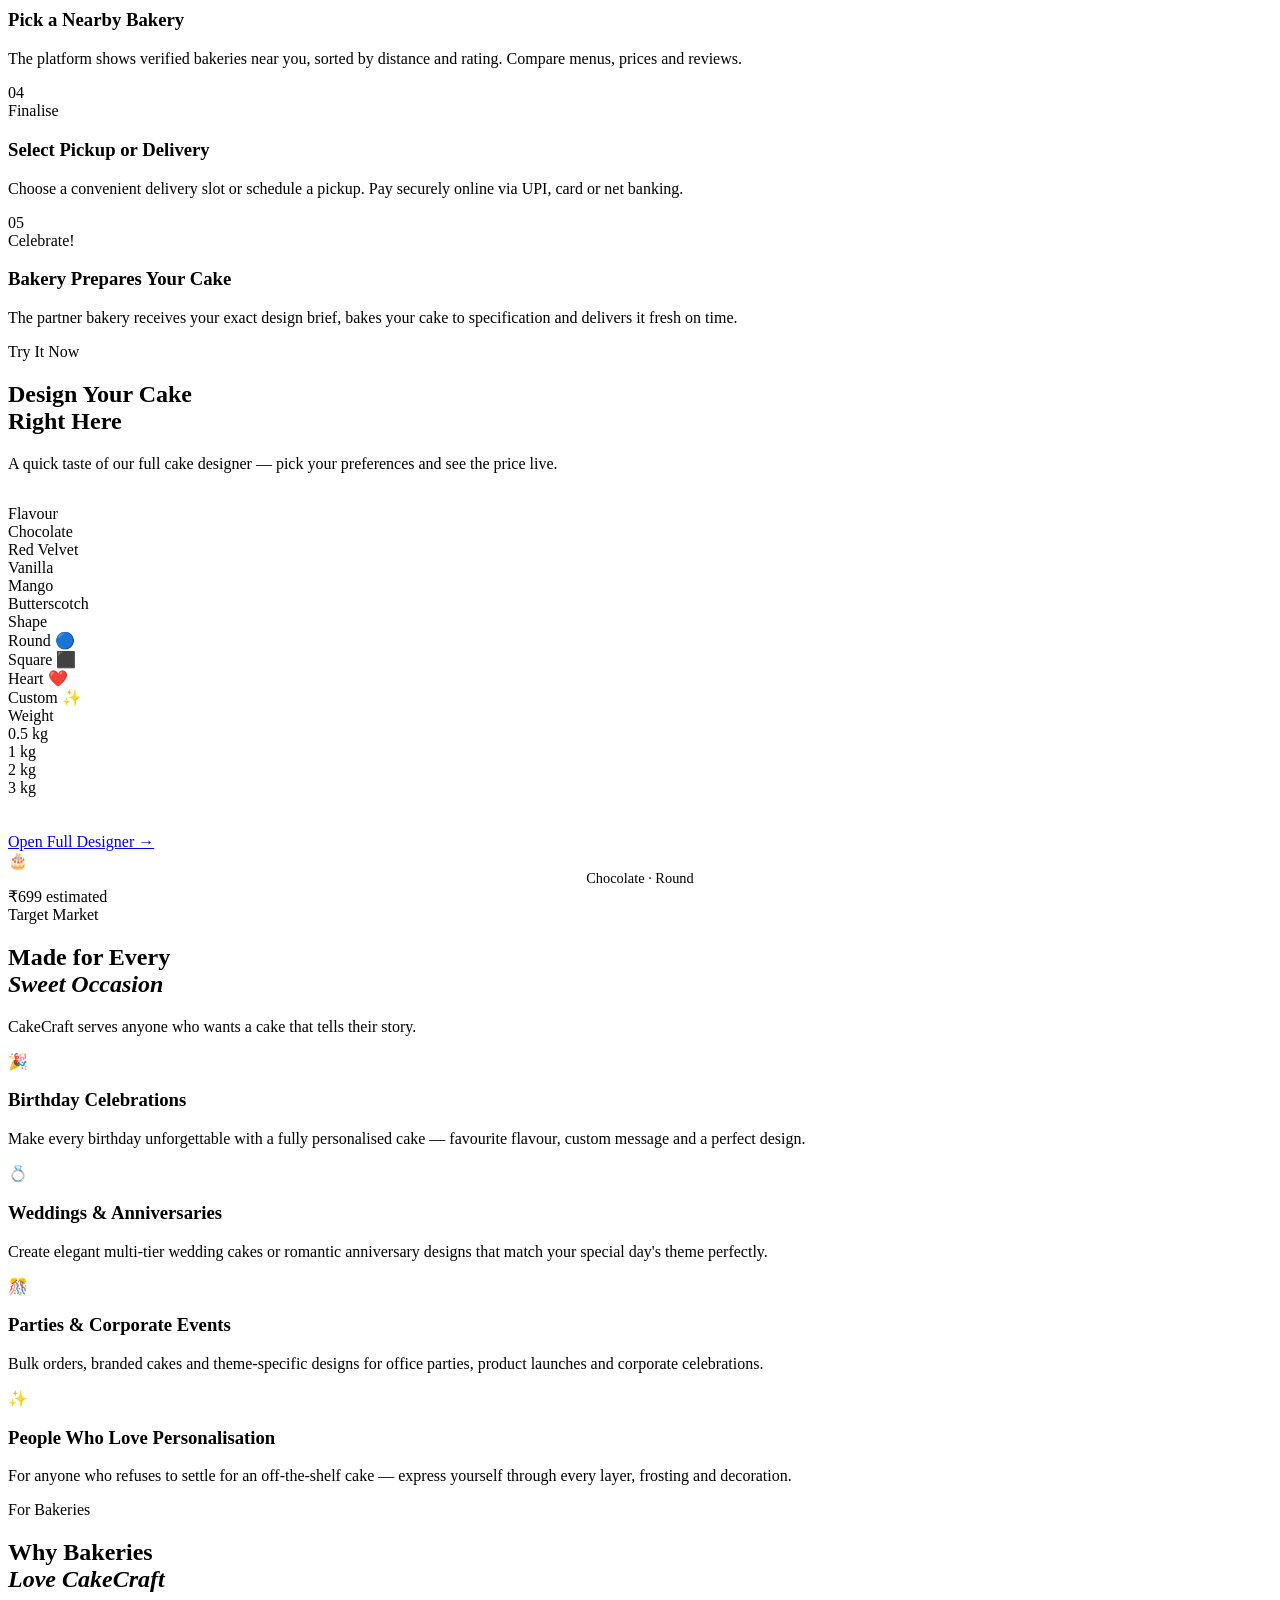
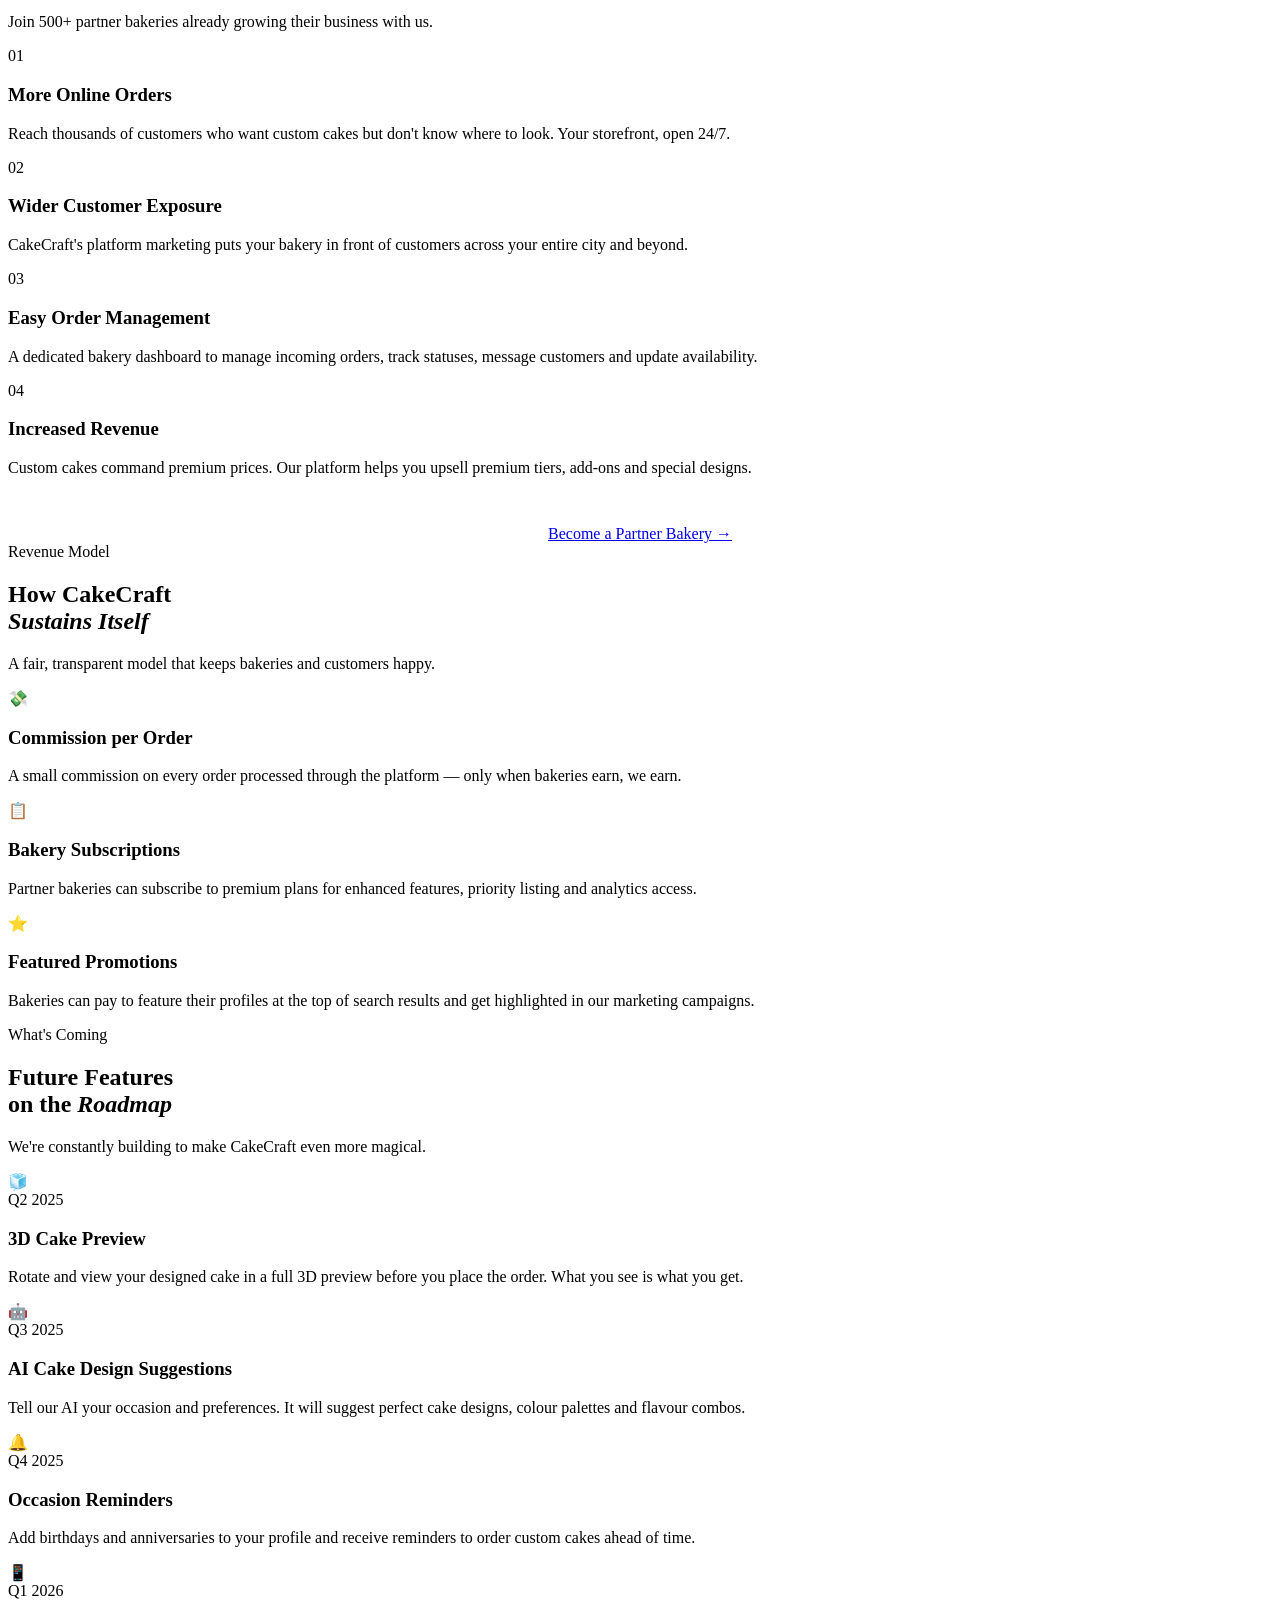
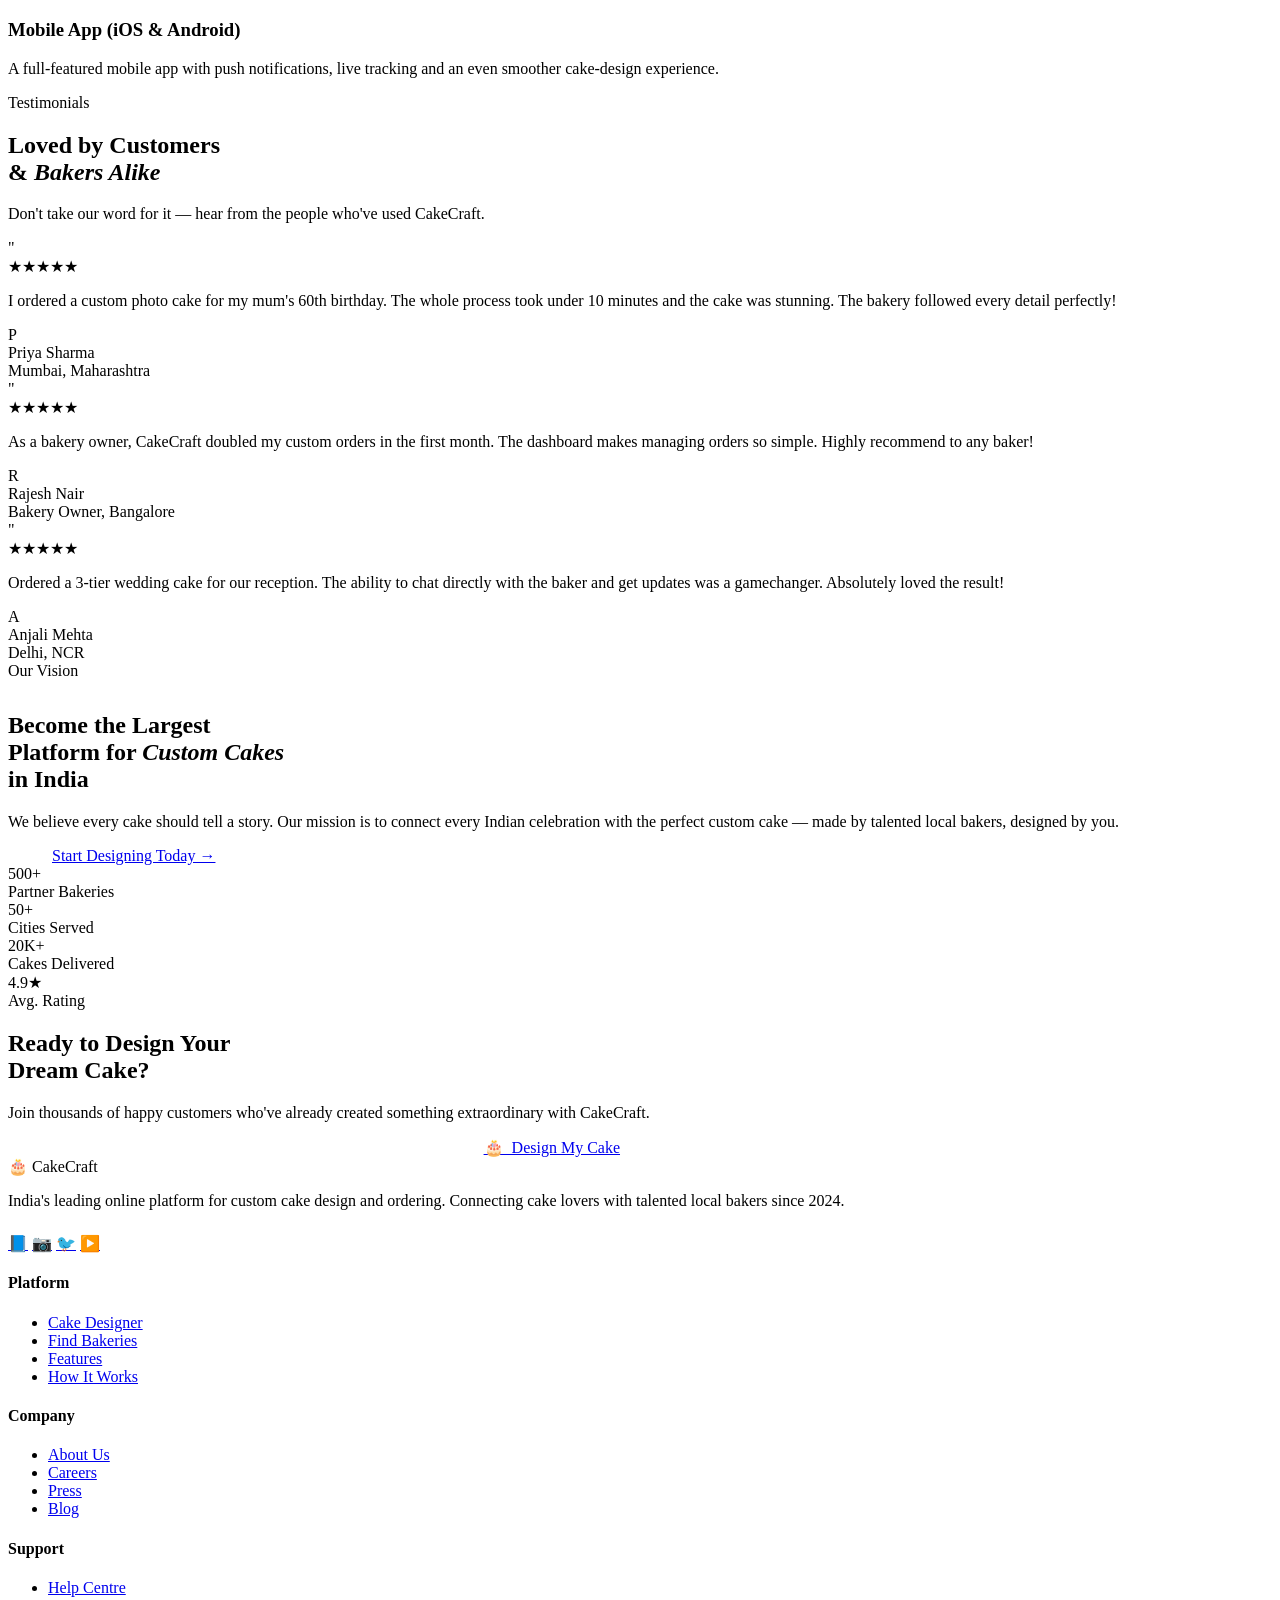
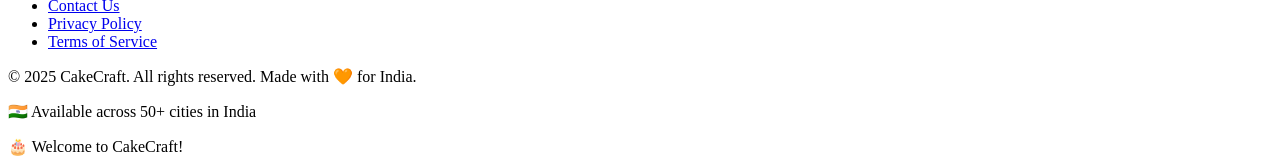
==== commit d7047283: "Update print statement from 'Hello' to 'Goodbye'" ====
--- a/index.html
+++ b/index.html
@@ -1,39 +1,574 @@
 <!DOCTYPE html>
 <html lang="en">
 <head>
-  <meta charset="UTF-8" />
-  <meta name="viewport" content="width=device-width, initial-scale=1.0" />
+  <meta charset="UTF-8"/>
+  <meta name="viewport" content="width=device-width,initial-scale=1.0"/>
   <title>CakeCraft — Design Your Dream Cake Online</title>
-  <meta name="description" content="Design and order custom cakes from nearby bakeries. Choose flavour, shape, theme, weight and message. CakeCraft connects you to the best local bakers." />
-  <link rel="icon" href="data:image/svg+xml,<svg xmlns='http://www.w3.org/2000/svg' viewBox='0 0 100 100'><text y='.9em' font-size='90'>🎂</text></svg>" />
-  <link rel="stylesheet" href="style.css" />
+  <meta name="description" content="Design and order custom cakes from nearby bakeries in India."/>
+  <link rel="icon" href="data:image/svg+xml,<svg xmlns='http://www.w3.org/2000/svg' viewBox='0 0 100 100'><text y='.9em' font-size='90'>🎂</text></svg>"/>
+  <link rel="stylesheet" href="style.css"/>
 </head>
 <body>
 
-<!-- ===== NAVBAR ===== -->
+<!-- NAVBAR -->
 <nav class="navbar" id="navbar">
   <div class="container">
-    <a href="index.html" class="logo">
-      <div class="logo-icon">🎂</div>
-      CakeCraft
-    </a>
-    <div class="nav-links">
-      <a href="#features">Features</a>
-      <a href="#how-it-works">How It Works</a>
-      <a href="#market">Who It's For</a>
-      <a href="bakeries.html">Bakeries</a>
-    </div>
-    <div class="nav-cta">
-      <a href="bakeries.html" class="btn btn-outline" style="padding:10px 24px;font-size:0.88rem;">Find Bakery</a>
-      <a href="designer.html" class="btn btn-primary" style="padding:10px 24px;font-size:0.88rem;">Design a Cake ✨</a>
-    </div>
-    <button class="hamburger" id="hamburger" aria-label="Menu">
-      <span></span><span></span><span></span>
-    </button>
+    <div class="nav-inner">
+      <a href="index.html" class="logo"><div class="logo-cake">🎂</div>CakeCraft</a>
+      <div class="nav-links">
+        <a href="#features">Features</a>
+        <a href="#how">How It Works</a>
+        <a href="#market">Occasions</a>
+        <a href="bakeries.html">Bakeries</a>
+      </div>
+      <div style="display:flex;gap:12px;align-items:center;">
+        <a href="bakeries.html" class="btn btn-cream" style="padding:11px 26px;font-size:.88rem;">Find Bakery</a>
+        <a href="designer.html" class="btn btn-fire" style="padding:11px 26px;font-size:.88rem;">Design a Cake ✨</a>
+      </div>
+      <button class="hamburger" id="hamburger"><span></span><span></span><span></span></button>
+    </div>
   </div>
 </nav>
 
-<!-- Mobile Menu -->
+<!-- MOBILE MENU -->
+<div class="mobile-menu" id="mobileMenu">
+  <button class="close-menu" id="closeMenu">✕</button>
+  <a href="#features" onclick="this.closest('.mobile-menu').classList.remove('open')">Features</a>
+  <a href="#how" onclick="this.closest('.mobile-menu').classList.remove('open')">How It Works</a>
+  <a href="bakeries.html">Bakeries</a>
+  <a href="designer.html" class="btn btn-fire" style="margin-top:12px;">Design a Cake</a>
+</div>
+
+<!-- ══════════════════ HERO ══════════════════ -->
+<section class="hero">
+  <div class="hero-blob blob-1"></div>
+  <div class="hero-blob blob-2"></div>
+  <div class="hero-blob blob-3"></div>
+  <div class="container">
+    <div class="hero-wrap">
+      <!-- Left -->
+      <div>
+        <div class="hero-eye"><span class="blink"></span>India's #1 Custom Cake Platform</div>
+        <h1>Design Your<br><span class="accent">Dream Cake</span><br>Online</h1>
+        <p class="hero-desc">Step-by-step cake customisation — choose your flavour, shape, theme and message. We connect you to the best local bakeries.</p>
+        <div class="hero-btns">
+          <a href="designer.html" class="btn btn-fire">🎨 &nbsp;Start Designing</a>
+          <a href="bakeries.html" class="btn btn-ghost">🏪 &nbsp;Browse Bakeries</a>
+        </div>
+        <div class="hero-trust">
+          <div class="trust-avatars">
+            <div class="trust-av">😊</div>
+            <div class="trust-av">🎂</div>
+            <div class="trust-av">👩‍🍳</div>
+            <div class="trust-av">🎉</div>
+          </div>
+          <div class="trust-text">
+            <strong>20,000+ happy customers</strong>
+            <span>Trusted across 50+ Indian cities</span>
+          </div>
+        </div>
+      </div>
+      <!-- Right: Visual Cards -->
+      <div class="hero-visual" style="position:relative;">
+        <div class="badge-float bf-top"><span class="dot"></span>3 bakeries nearby</div>
+        <div class="hv-card hv-main">
+          <div class="hv-main-left">
+            <h3>Chocolate Fantasy</h3>
+            <p>2kg · Round · Custom Message</p>
+            <div style="margin-top:16px;">
+              <a href="designer.html" style="background:var(--c-amber);color:var(--c-dark);padding:10px 22px;border-radius:99px;font-size:.82rem;font-weight:700;display:inline-block;">Order Now →</a>
+            </div>
+          </div>
+          <div>
+            <span class="cake-3d">🎂</span>
+            <div class="hv-main-price">₹1,299</div>
+          </div>
+        </div>
+        <div class="hv-card hv-sm hv-sm-1">
+          <span class="hv-sm-icon">📸</span>
+          <h4>Photo Cakes</h4>
+          <p>Upload any photo</p>
+        </div>
+        <div class="hv-card hv-sm hv-sm-2">
+          <span class="hv-sm-icon">🚚</span>
+          <h4>Same Day</h4>
+          <p>Delivery available</p>
+        </div>
+        <div class="badge-float bf-bot">🚀 Ready in 24 hrs</div>
+      </div>
+    </div>
+  </div>
+</section>
+
+<!-- STATS BAR -->
+<div class="stats-bar">
+  <div class="container">
+    <div class="stats-inner">
+      <div class="stat-item"><span class="num">500+</span><span class="lbl">Partner Bakeries</span></div>
+      <div class="stat-item"><span class="num">20K+</span><span class="lbl">Cakes Delivered</span></div>
+      <div class="stat-item"><span class="num">50+</span><span class="lbl">Cities in India</span></div>
+      <div class="stat-item"><span class="num">4.9★</span><span class="lbl">Average Rating</span></div>
+      <div class="stat-item"><span class="num">24hr</span><span class="lbl">Fast Delivery</span></div>
+    </div>
+  </div>
+</div>
+
+<!-- ══════════════════ BENTO FEATURES ══════════════════ -->
+<section class="features-sec section" id="features">
+  <div class="container">
+    <div style="display:flex;justify-content:space-between;align-items:flex-end;margin-bottom:48px;flex-wrap:wrap;gap:20px;">
+      <div>
+        <div class="pill" style="margin-bottom:16px;">Key Features</div>
+        <h2 class="reveal">Everything for the<br><em>Perfect Custom Cake</em></h2>
+      </div>
+      <a href="designer.html" class="btn btn-dark reveal">Try the Designer →</a>
+    </div>
+    <div class="bento">
+      <!-- Row 1 -->
+      <div class="bc bc-dark bc-c3 bc-r2 reveal">
+        <span class="bc-icon">🎨</span>
+        <span class="bc-num">9</span>
+        <h3>Design Steps</h3>
+        <p>Weight, flavour, shape, theme, tiers, frosting, add-ons, message — every detail crafted by you.</p>
+        <div class="bc-tags">
+          <span class="bc-tag">Intuitive</span>
+          <span class="bc-tag">Live Preview</span>
+        </div>
+        <span class="card-cake-big">🎂</span>
+      </div>
+      <div class="bc bc-fire bc-c2 reveal" style="transition-delay:.1s">
+        <span class="bc-icon">💰</span>
+        <h3>Live Price</h3>
+        <p>Price updates the moment you pick an option. Zero surprise fees.</p>
+        <span class="card-cake">💸</span>
+      </div>
+      <div class="bc bc-cream bc-c1 reveal" style="transition-delay:.2s;grid-column:span 1;">
+        <span class="bc-icon">🚚</span>
+        <h3>Delivery</h3>
+        <p>Home delivery or bakery pickup — your choice.</p>
+      </div>
+      <!-- Row 2 cont -->
+      <div class="bc bc-amber bc-c2 reveal" style="transition-delay:.15s">
+        <span class="bc-icon">📸</span>
+        <h3>Photo Cake Upload</h3>
+        <p>Any photo, printed on edible paper, placed right on top of your cake.</p>
+        <span class="card-cake">🖼️</span>
+      </div>
+      <div class="bc bc-cream bc-c1 reveal" style="transition-delay:.25s;grid-column:span 1;">
+        <span class="bc-icon">📍</span>
+        <h3>Nearby Bakeries</h3>
+        <p>Verified local bakers, sorted by distance and rating.</p>
+      </div>
+      <!-- Row 3 -->
+      <div class="bc bc-rose bc-c2 reveal" style="transition-delay:.3s">
+        <span class="bc-icon">💬</span>
+        <h3>Direct Baker Chat</h3>
+        <p>Message your chosen bakery directly — no middleman, no confusion.</p>
+      </div>
+      <div class="bc bc-teal bc-c2 reveal" style="transition-delay:.35s">
+        <span class="bc-icon">📦</span>
+        <h3>Order Tracking</h3>
+        <p>Live status updates — from oven to your door in real time.</p>
+      </div>
+      <div class="bc bc-fire bc-c2 reveal" style="transition-delay:.4s">
+        <span class="bc-num" style="font-size:3.5rem;">500+</span>
+        <h3>Partner Bakeries</h3>
+        <p>Across 50+ cities nationwide</p>
+      </div>
+    </div>
+  </div>
+</section>
+
+<!-- ══════════════════ HOW IT WORKS ══════════════════ -->
+<section class="how section" id="how">
+  <div class="how-blob how-blob-1"></div>
+  <div class="how-blob how-blob-2"></div>
+  <div class="container">
+    <div class="pill" style="margin-bottom:20px;">The Process</div>
+    <h2 class="how-title reveal">How CakeCraft Works</h2>
+    <p class="how-sub reveal">Five steps from imagination to celebration.</p>
+    <div class="steps-grid">
+      <div class="step-item reveal">
+        <div class="step-circle s1">
+          🌐
+          <div class="step-num-badge">1</div>
+        </div>
+        <h4>Visit the Website</h4>
+        <p>Open CakeCraft on any device — mobile, tablet or desktop</p>
+      </div>
+      <div class="step-item reveal" style="transition-delay:.12s">
+        <div class="step-circle s2">
+          🎨
+          <div class="step-num-badge">2</div>
+        </div>
+        <h4>Design Your Cake</h4>
+        <p>Pick weight, flavour, shape, theme, message and more</p>
+      </div>
+      <div class="step-item reveal" style="transition-delay:.24s">
+        <div class="step-circle s3">
+          📍
+          <div class="step-num-badge">3</div>
+        </div>
+        <h4>Pick a Bakery</h4>
+        <p>Browse nearby verified bakeries sorted by rating</p>
+      </div>
+      <div class="step-item reveal" style="transition-delay:.36s">
+        <div class="step-circle s4">
+          💳
+          <div class="step-num-badge">4</div>
+        </div>
+        <h4>Pay & Confirm</h4>
+        <p>Secure UPI, card or net banking payment</p>
+      </div>
+      <div class="step-item reveal" style="transition-delay:.48s">
+        <div class="step-circle s5">
+          🎉
+          <div class="step-num-badge">5</div>
+        </div>
+        <h4>Enjoy Your Cake!</h4>
+        <p>Delivered fresh, exactly to your design brief</p>
+      </div>
+    </div>
+  </div>
+</section>
+
+<!-- ══════════════════ DESIGNER PREVIEW ══════════════════ -->
+<section class="designer-sec section">
+  <div class="container">
+    <div class="designer-split">
+      <!-- Phone Mockup -->
+      <div class="phone-wrap reveal-left">
+        <div class="phone-deco pd-1"><span class="pd-dot"></span> Live price update</div>
+        <div class="phone-mockup">
+          <div class="phone-inner">
+            <div class="phone-bar"><div class="phone-notch"></div></div>
+            <div class="phone-content">
+              <span class="phone-cake-big">🎂</span>
+              <div class="phone-price">₹1,299</div>
+              <div class="phone-chips">
+                <span class="phone-chip sel">Chocolate</span>
+                <span class="phone-chip">Vanilla</span>
+                <span class="phone-chip sel">Round</span>
+                <span class="phone-chip">Heart ❤️</span>
+                <span class="phone-chip sel">Birthday 🎉</span>
+                <span class="phone-chip">Wedding 💍</span>
+              </div>
+              <div class="phone-btn">🎂 Order Now →</div>
+            </div>
+          </div>
+        </div>
+        <div class="phone-deco pd-2">🚀 Ready in 24 hrs</div>
+      </div>
+      <!-- Right -->
+      <div class="designer-right reveal-right">
+        <div class="pill" style="margin-bottom:20px;">Cake Designer</div>
+        <h2>Design Your Cake<br><em style="color:var(--c-orange);font-style:italic;">Right Here</em></h2>
+        <p style="margin-bottom:36px;">A guided step-by-step tool that turns your imagination into a real custom cake. No phone calls, no confusion.</p>
+        <div class="d-feature-list">
+          <div class="d-feat">
+            <div class="d-feat-icon">⚖️</div>
+            <div><h4>Choose Your Weight</h4><p>From 0.5 kg to 5 kg — drag a slider and the price updates instantly.</p></div>
+          </div>
+          <div class="d-feat">
+            <div class="d-feat-icon">🍫</div>
+            <div><h4>Pick Your Flavour</h4><p>Chocolate, Red Velvet, Mango, Pineapple and 10+ more options.</p></div>
+          </div>
+          <div class="d-feat">
+            <div class="d-feat-icon">🎨</div>
+            <div><h4>Style & Theme</h4><p>Choose shape, tier count, frosting type and decorative add-ons.</p></div>
+          </div>
+          <div class="d-feat">
+            <div class="d-feat-icon">✍️</div>
+            <div><h4>Personal Message</h4><p>Write a custom message — printed right on your cake in frosting.</p></div>
+          </div>
+        </div>
+        <a href="designer.html" class="btn btn-fire">Open Full Designer →</a>
+      </div>
+    </div>
+  </div>
+</section>
+
+<!-- ══════════════════ TARGET MARKET ══════════════════ -->
+<section class="market section" id="market">
+  <div class="container">
+    <div style="text-align:center;margin-bottom:52px;">
+      <div class="pill" style="margin-bottom:16px;">Made For Everyone</div>
+      <h2 class="reveal">Every <em style="font-style:italic;color:var(--c-orange);">Occasion</em> Deserves<br>a Custom Cake</h2>
+    </div>
+    <div class="market-mosaic">
+      <div class="mc mc-span2 mc-1 reveal">
+        <div class="mc-overlay"></div>
+        <div class="mc-emoji">🎉</div>
+        <div style="position:relative;z-index:1;">
+          <h3>Birthday Celebrations</h3>
+          <p>Custom cakes that match their personality perfectly</p>
+        </div>
+      </div>
+      <div class="mc mc-2 reveal" style="transition-delay:.1s">
+        <div class="mc-overlay"></div>
+        <div class="mc-emoji">💍</div>
+        <div style="position:relative;z-index:1;">
+          <h3>Weddings</h3>
+          <p>Elegant multi-tier designs</p>
+        </div>
+      </div>
+      <div class="mc mc-3 reveal" style="transition-delay:.2s">
+        <div class="mc-overlay"></div>
+        <div class="mc-emoji">💑</div>
+        <div style="position:relative;z-index:1;">
+          <h3>Anniversaries</h3>
+          <p>Romantic & personalised</p>
+        </div>
+      </div>
+      <div class="mc mc-4 reveal" style="transition-delay:.15s">
+        <div class="mc-overlay"></div>
+        <div class="mc-emoji">🏢</div>
+        <div style="position:relative;z-index:1;">
+          <h3>Corporate Events</h3>
+          <p>Branded & bulk orders</p>
+        </div>
+      </div>
+      <div class="mc mc-span2 mc-5 reveal" style="transition-delay:.25s">
+        <div class="mc-overlay"></div>
+        <div class="mc-emoji">✨</div>
+        <div style="position:relative;z-index:1;">
+          <h3>Anyone Who Loves Personalised Cakes</h3>
+          <p>Express yourself through every layer, frosting and decoration — no off-the-shelf cakes here</p>
+        </div>
+      </div>
+    </div>
+  </div>
+</section>
+
+<!-- ══════════════════ BAKERY BENEFITS ══════════════════ -->
+<section class="benefits-sec section">
+  <div class="container">
+    <div style="text-align:center;margin-bottom:52px;">
+      <div class="pill" style="margin-bottom:16px;">For Bakeries</div>
+      <h2 class="reveal">Why Bakeries<br><em style="font-style:italic;color:var(--c-orange);">Love CakeCraft</em></h2>
+    </div>
+    <div class="benefits-grid-2">
+      <div class="ben-card dark reveal">
+        <div class="ben-num">01</div>
+        <span class="ben-icon">📈</span>
+        <h3>More Online Orders</h3>
+        <p>Reach thousands of customers who want custom cakes but don't know where to look. Your storefront is open 24/7.</p>
+      </div>
+      <div class="ben-card fire reveal" style="transition-delay:.1s">
+        <div class="ben-num">02</div>
+        <span class="ben-icon">👥</span>
+        <h3>Wider Customer Reach</h3>
+        <p>CakeCraft's platform puts your bakery in front of customers across your entire city — and beyond.</p>
+      </div>
+      <div class="ben-card amber reveal" style="transition-delay:.2s">
+        <div class="ben-num">03</div>
+        <span class="ben-icon">📊</span>
+        <h3>Easy Order Dashboard</h3>
+        <p>Manage all incoming orders, track statuses and message customers — from one clean interface.</p>
+      </div>
+      <div class="ben-card light reveal" style="transition-delay:.3s">
+        <div class="ben-num">04</div>
+        <span class="ben-icon">💸</span>
+        <h3>Increased Revenue</h3>
+        <p>Custom cakes command premium prices. Our platform helps you upsell premium tiers and special designs.</p>
+      </div>
+    </div>
+    <div style="text-align:center;margin-top:40px;">
+      <button class="btn btn-dark" onclick="document.getElementById('partnerModal').classList.add('open')">Become a Partner Bakery →</button>
+    </div>
+  </div>
+</section>
+
+<!-- ══════════════════ REVENUE MODEL ══════════════════ -->
+<section class="revenue-sec section">
+  <div class="container">
+    <div style="text-align:center;margin-bottom:52px;">
+      <div class="pill" style="margin-bottom:16px;">Revenue Model</div>
+      <h2 class="reveal">How CakeCraft<br><em style="font-style:italic;">Sustains Growth</em></h2>
+    </div>
+    <div class="rev-grid">
+      <div class="rev-card reveal">
+        <div class="rev-big-icon">💸</div>
+        <h3>Commission per Order</h3>
+        <p>A small % fee on every order processed through the platform — we only earn when bakeries earn.</p>
+      </div>
+      <div class="rev-card reveal" style="transition-delay:.1s">
+        <div class="rev-big-icon">📋</div>
+        <h3>Bakery Subscriptions</h3>
+        <p>Partner bakeries can subscribe to premium tiers for advanced features, analytics and priority listing.</p>
+      </div>
+      <div class="rev-card reveal" style="transition-delay:.2s">
+        <div class="rev-big-icon">⭐</div>
+        <h3>Featured Promotions</h3>
+        <p>Bakeries pay to feature at the top of search results and get highlighted in our marketing.</p>
+      </div>
+    </div>
+  </div>
+</section>
+
+<!-- ══════════════════ FUTURE FEATURES ══════════════════ -->
+<section class="future-sec section">
+  <div class="future-blob future-blob-1"></div>
+  <div class="future-blob future-blob-2"></div>
+  <div class="container">
+    <div class="pill" style="margin-bottom:20px;">Roadmap</div>
+    <h2 class="future-title reveal">What's Coming <em style="font-style:italic;color:var(--c-amber);">Next</em></h2>
+    <p class="future-sub reveal">We're constantly building to make CakeCraft even more magical.</p>
+    <div class="future-grid-v">
+      <div class="fut-card reveal">
+        <div class="fut-q">Q2 2025</div>
+        <span class="fut-icon">🧊</span>
+        <h4>3D Cake Preview</h4>
+        <p>Rotate and view your cake in real-time 3D before placing the order.</p>
+      </div>
+      <div class="fut-card reveal" style="transition-delay:.1s">
+        <div class="fut-q">Q3 2025</div>
+        <span class="fut-icon">🤖</span>
+        <h4>AI Design Suggestions</h4>
+        <p>Tell our AI your occasion and it suggests perfect designs, colours and flavours.</p>
+      </div>
+      <div class="fut-card reveal" style="transition-delay:.2s">
+        <div class="fut-q">Q4 2025</div>
+        <span class="fut-icon">🔔</span>
+        <h4>Occasion Reminders</h4>
+        <p>Add birthdays & anniversaries, get push reminders to order cakes in advance.</p>
+      </div>
+      <div class="fut-card reveal" style="transition-delay:.3s">
+        <div class="fut-q">Q1 2026</div>
+        <span class="fut-icon">📱</span>
+        <h4>Mobile App</h4>
+        <p>Full iOS & Android app with live order tracking and offline cake design.</p>
+      </div>
+    </div>
+  </div>
+</section>
+
+<!-- ══════════════════ TESTIMONIALS ══════════════════ -->
+<section class="testi-sec section">
+  <div class="container">
+    <div style="text-align:center;margin-bottom:52px;">
+      <div class="pill" style="margin-bottom:16px;">Testimonials</div>
+      <h2 class="reveal">Loved by Customers<br>&amp; <em style="font-style:italic;color:var(--c-orange);">Bakers Alike</em></h2>
+    </div>
+    <div class="testi-grid">
+      <div class="testi-card reveal">
+        <div class="testi-stars">★★★★★</div>
+        <span class="testi-q">"</span>
+        <p class="testi-text">I ordered a custom photo cake for my mum's 60th. The whole process took 10 minutes and the cake was absolutely stunning. Every detail was perfect!</p>
+        <div class="testi-foot">
+          <div class="testi-av">P</div>
+          <div><span class="testi-name">Priya Sharma</span><span class="testi-role">Mumbai, Maharashtra</span></div>
+        </div>
+      </div>
+      <div class="testi-card reveal" style="transition-delay:.1s">
+        <div class="testi-stars">★★★★★</div>
+        <span class="testi-q">"</span>
+        <p class="testi-text">As a bakery owner, CakeCraft doubled my custom orders in the first month. The dashboard is so simple to use. Highly recommend!</p>
+        <div class="testi-foot">
+          <div class="testi-av">R</div>
+          <div><span class="testi-name">Rajesh Nair</span><span class="testi-role">Bakery Owner, Bangalore</span></div>
+        </div>
+      </div>
+      <div class="testi-card reveal" style="transition-delay:.2s">
+        <div class="testi-stars">★★★★★</div>
+        <span class="testi-q">"</span>
+        <p class="testi-text">Ordered a 3-tier wedding cake. The ability to chat directly with the baker and see live updates was a total gamechanger. Loved the result!</p>
+        <div class="testi-foot">
+          <div class="testi-av">A</div>
+          <div><span class="testi-name">Anjali Mehta</span><span class="testi-role">Delhi, NCR</span></div>
+        </div>
+      </div>
+    </div>
+  </div>
+</section>
+
+<!-- ══════════════════ VISION ══════════════════ -->
+<section class="vision-sec">
+  <div class="container">
+    <div class="pill" style="margin-bottom:24px;background:rgba(255,255,255,.2);color:white;">Our Vision</div>
+    <h2>Become the Largest Platform<br>for <em style="font-style:italic;">Custom Cakes</em> in India</h2>
+    <p>We believe every cake should tell a story. Our mission is to connect every Indian celebration with the perfect custom cake — made by talented local bakers, designed by you.</p>
+    <a href="designer.html" class="btn btn-white" style="font-size:1rem;padding:18px 44px;">Start Designing Today →</a>
+    <div class="vision-nums">
+      <div class="vn"><span class="vn-num">500+</span><span class="vn-lbl">Partner Bakeries</span></div>
+      <div class="vn"><span class="vn-num">50+</span><span class="vn-lbl">Cities Served</span></div>
+      <div class="vn"><span class="vn-num">20K+</span><span class="vn-lbl">Cakes Delivered</span></div>
+      <div class="vn"><span class="vn-num">4.9★</span><span class="vn-lbl">Average Rating</span></div>
+    </div>
+  </div>
+</section>
+
+<!-- FOOTER -->
+<footer>
+  <div class="container">
+    <div class="foot-grid">
+      <div class="foot-brand">
+        <div class="foot-logo"><div class="logo-cake">🎂</div>CakeCraft</div>
+        <p>India's leading online platform for custom cake design and ordering. Connecting cake lovers with talented local bakers since 2024.</p>
+        <div class="foot-socials">
+          <a href="#" class="fsoc">📘</a>
+          <a href="#" class="fsoc">📷</a>
+          <a href="#" class="fsoc">🐦</a>
+          <a href="#" class="fsoc">▶️</a>
+        </div>
+      </div>
+      <div class="foot-col">
+        <h4>Platform</h4>
+        <ul>
+          <li><a href="designer.html">Cake Designer</a></li>
+          <li><a href="bakeries.html">Find Bakeries</a></li>
+          <li><a href="#features">Features</a></li>
+          <li><a href="#how">How It Works</a></li>
+        </ul>
+      </div>
+      <div class="foot-col">
+        <h4>Company</h4>
+        <ul>
+          <li><a href="#">About Us</a></li>
+          <li><a href="#">Careers</a></li>
+          <li><a href="#">Press</a></li>
+          <li><a href="#">Blog</a></li>
+        </ul>
+      </div>
+      <div class="foot-col">
+        <h4>Support</h4>
+        <ul>
+          <li><a href="#">Help Centre</a></li>
+          <li><a href="#">Contact Us</a></li>
+          <li><a href="#">Privacy Policy</a></li>
+          <li><a href="#">Terms</a></li>
+        </ul>
+      </div>
+    </div>
+    <div class="foot-bottom">
+      <p>© 2025 CakeCraft. All rights reserved. Made with 🧡 for India.</p>
+      <p>🇮🇳 Available across 50+ cities in India</p>
+    </div>
+  </div>
+</footer>
+
+<!-- PARTNER MODAL -->
+<div class="modal-overlay" id="partnerModal">
+  <div class="modal">
+    <button class="modal-close" onclick="document.getElementById('partnerModal').classList.remove('open')">✕</button>
+    <div id="partnerForm">
+      <div style="font-size:3rem;margin-bottom:12px;">🏪</div>
+      <h3 style="margin-bottom:8px;">Become a Partner</h3>
+      <p style="margin-bottom:28px;">Fill in your details and our team will reach out within 24 hours.</p>
+      <div class="form-group"><label>Bakery Name</label><input type="text" placeholder="e.g. Sweet Dreams Bakery"/></div>
+      <div class="form-group"><label>City</label><input type="text" placeholder="e.g. Mumbai"/></div>
+      <div class="form-group"><label>Contact Number</label><input type="tel" placeholder="+91 98765 43210"/></div>
+      <button class="btn btn-fire" style="width:100%;justify-content:center;" onclick="this.parentElement.style.display='none';document.getElementById('partnerSuccess').classList.add('show')">Submit Application →</button>
+    </div>
+    <div class="success-msg" id="partnerSuccess"><span class="success-icon">🎉</span><h3>Application Received!</h3><p>Our team will contact you within 24 hours.</p></div>
+  </div>
+</div>
+
+<div class="toast" id="toast"><span>🎂</span><span id="toastMsg">Welcome!</span></div>
+
+<script src="script.js"></script>
+</body>
+</html>
 <div class="mobile-menu" id="mobileMenu">
   <button class="close-menu" id="closeMenu">✕</button>
   <a href="#features" onclick="closeMobileMenu()">Features</a>
@@ -536,4 +1071,4 @@
 
 <script src="script.js"></script>
 </body>
-</html>+</html>
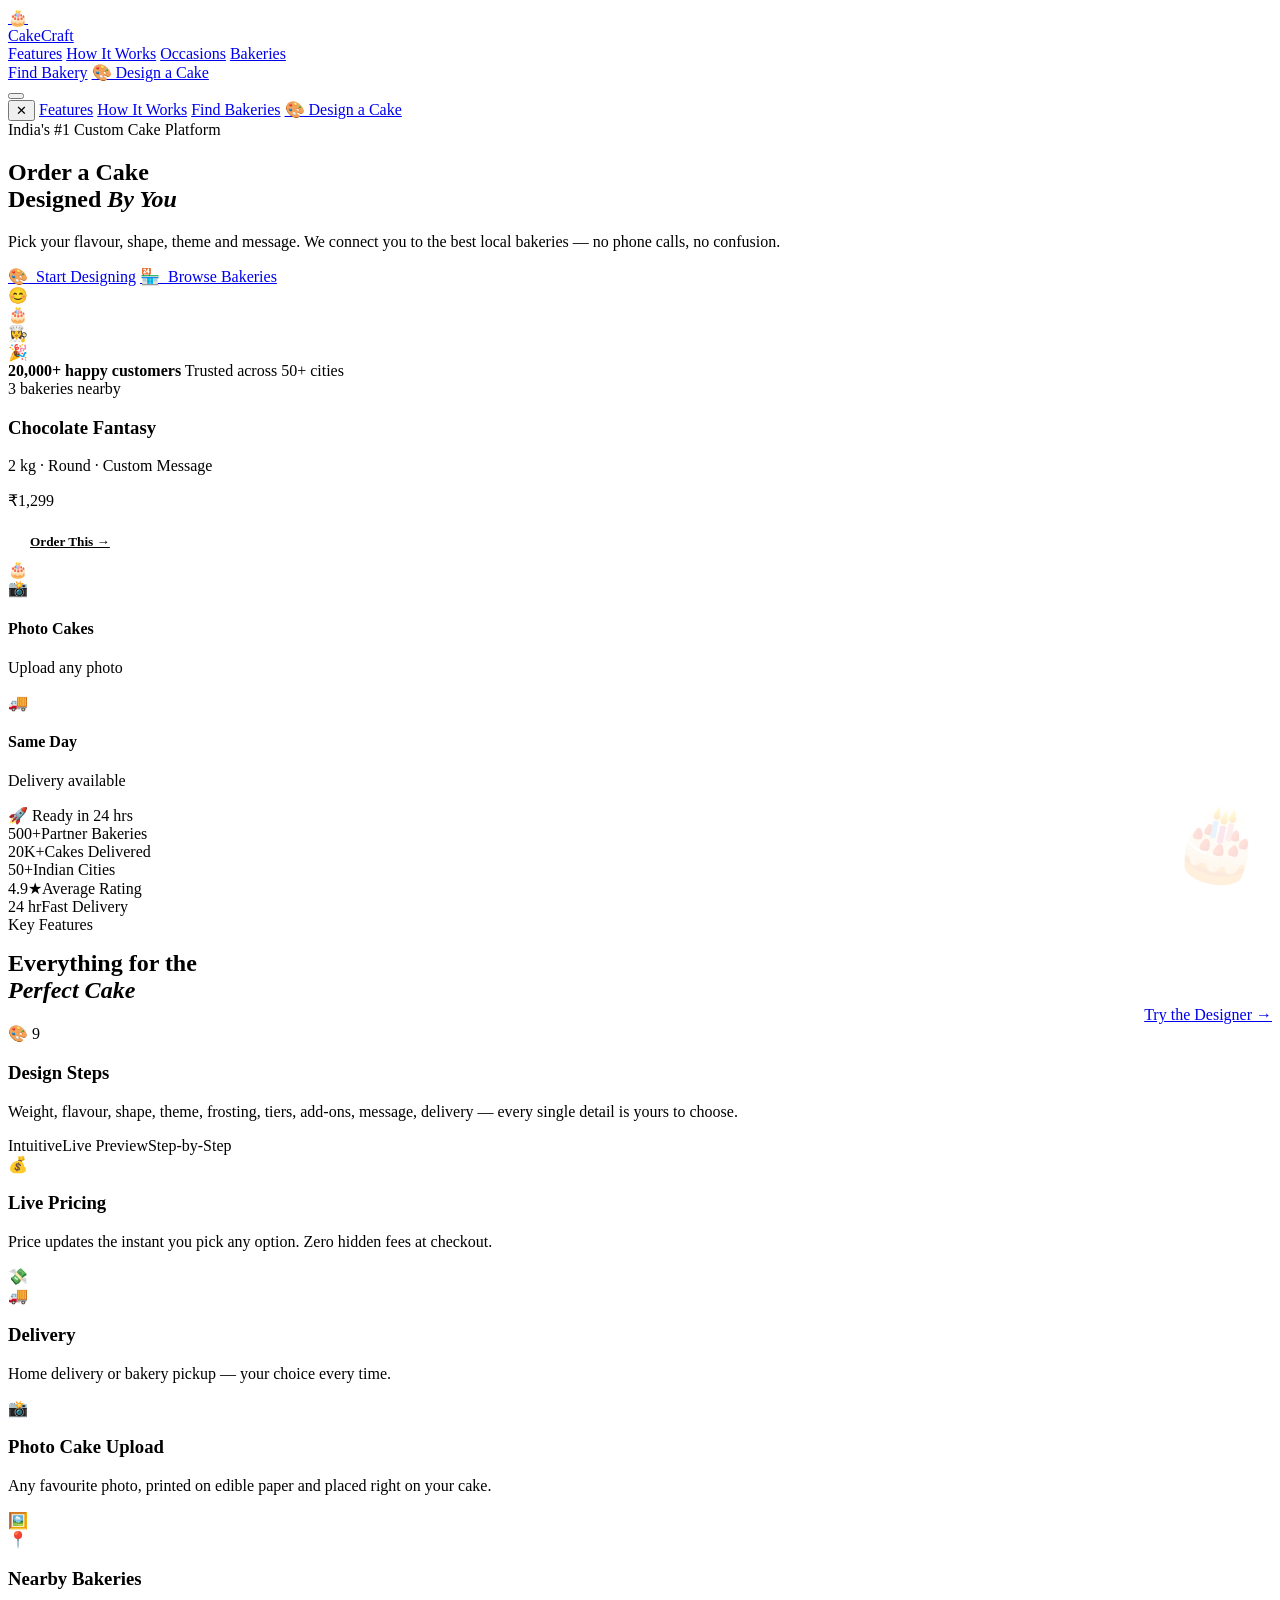
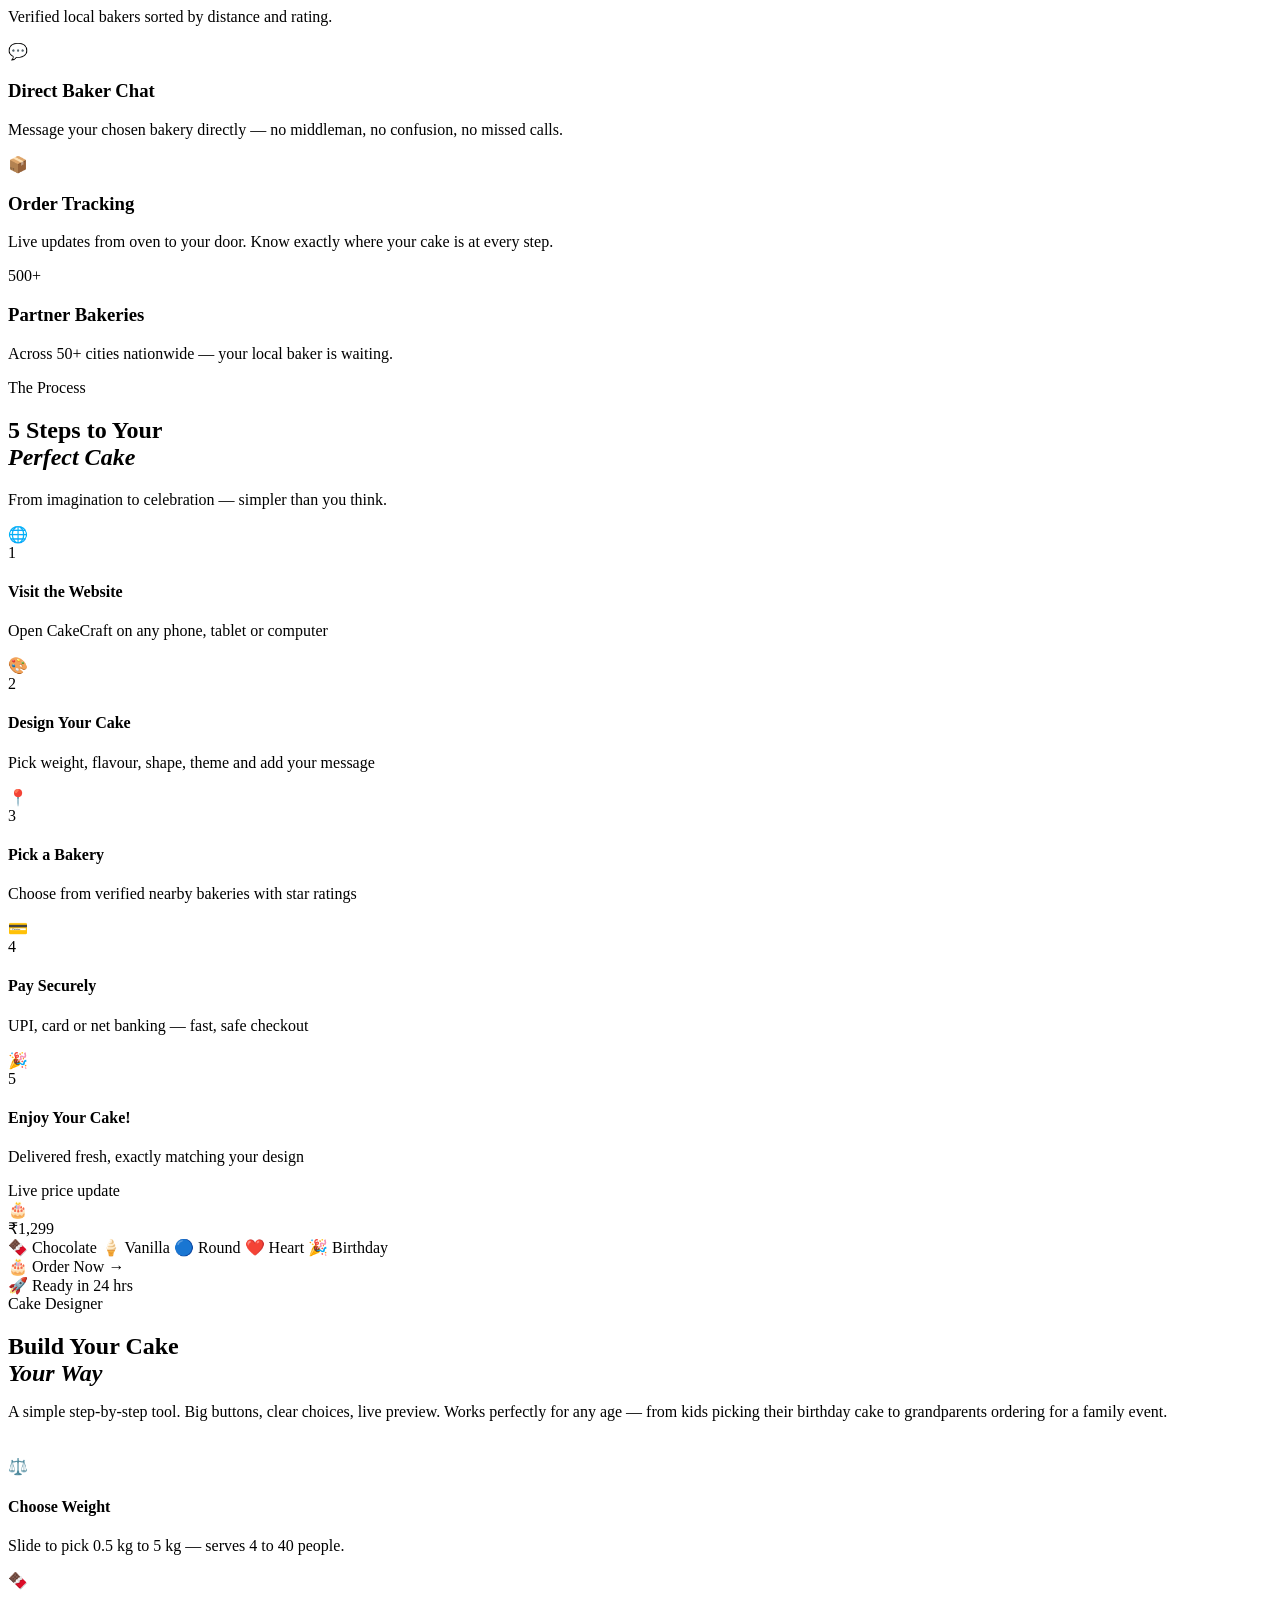
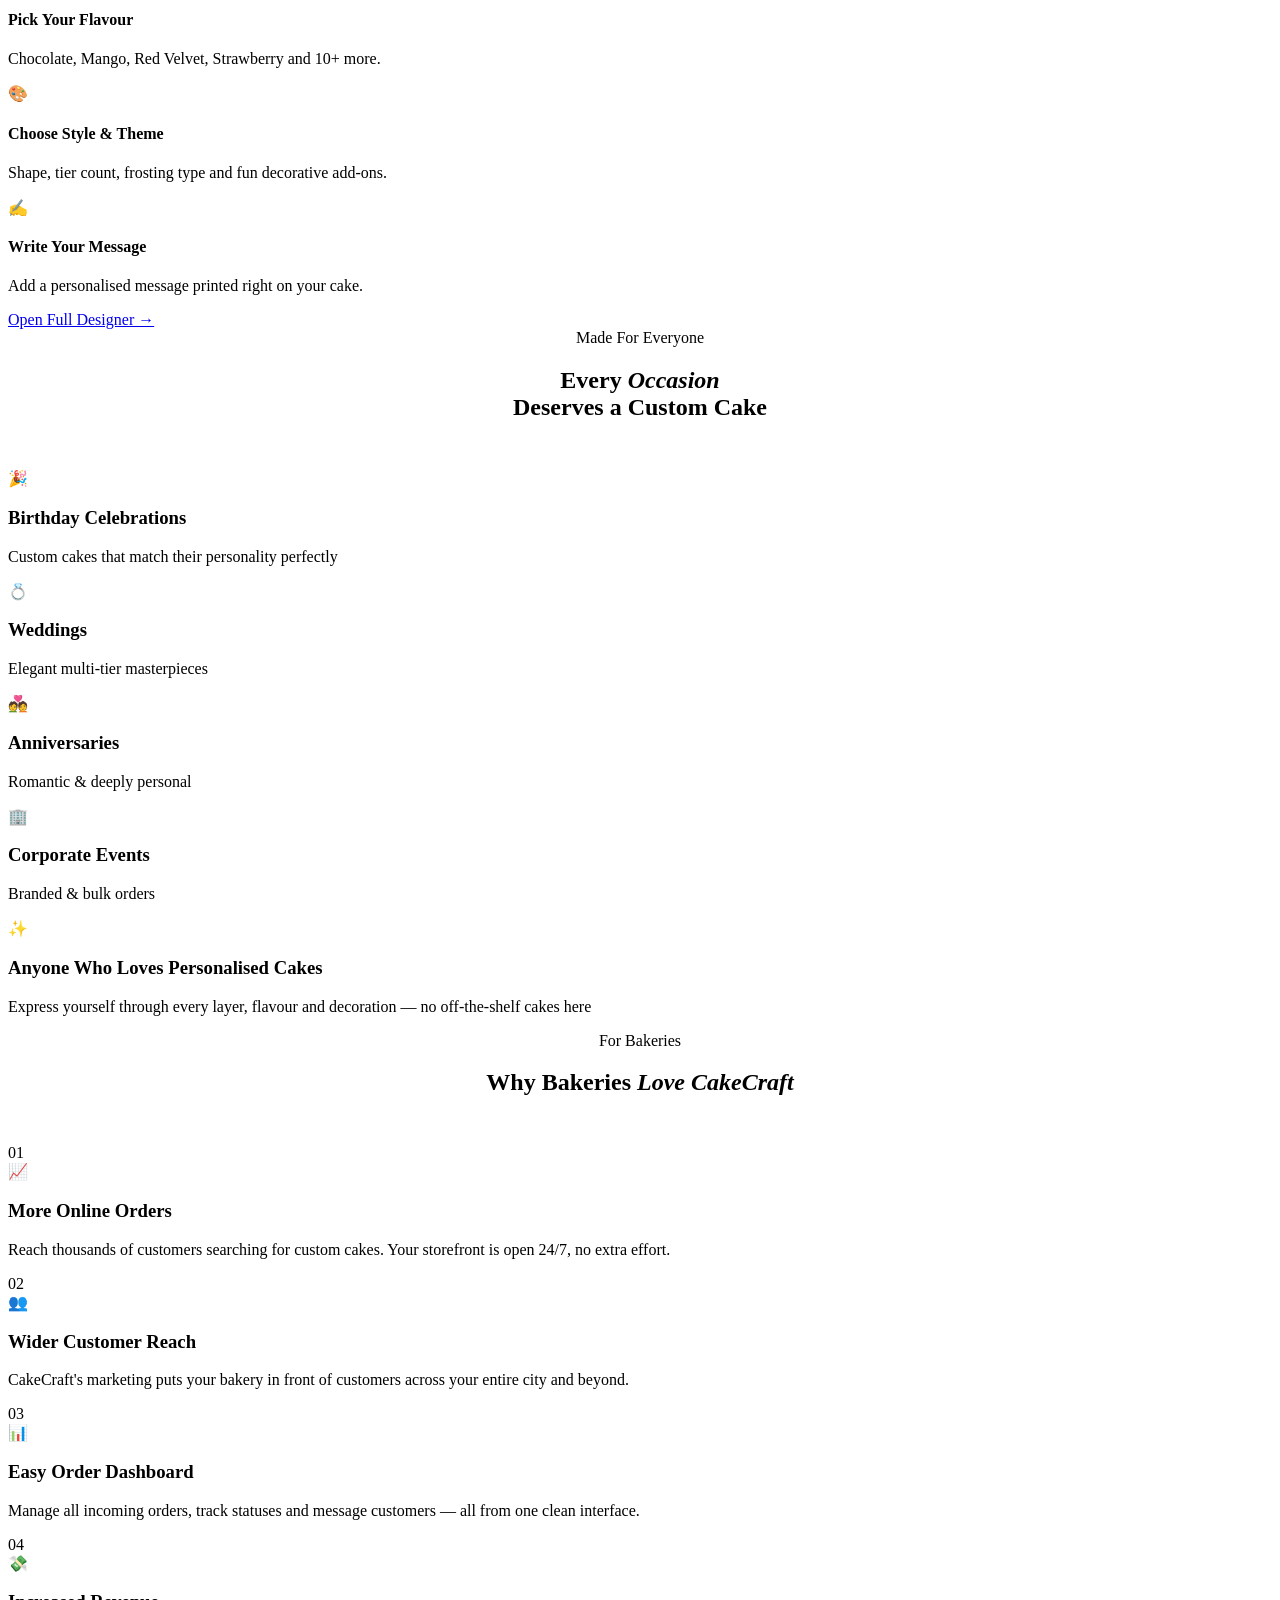
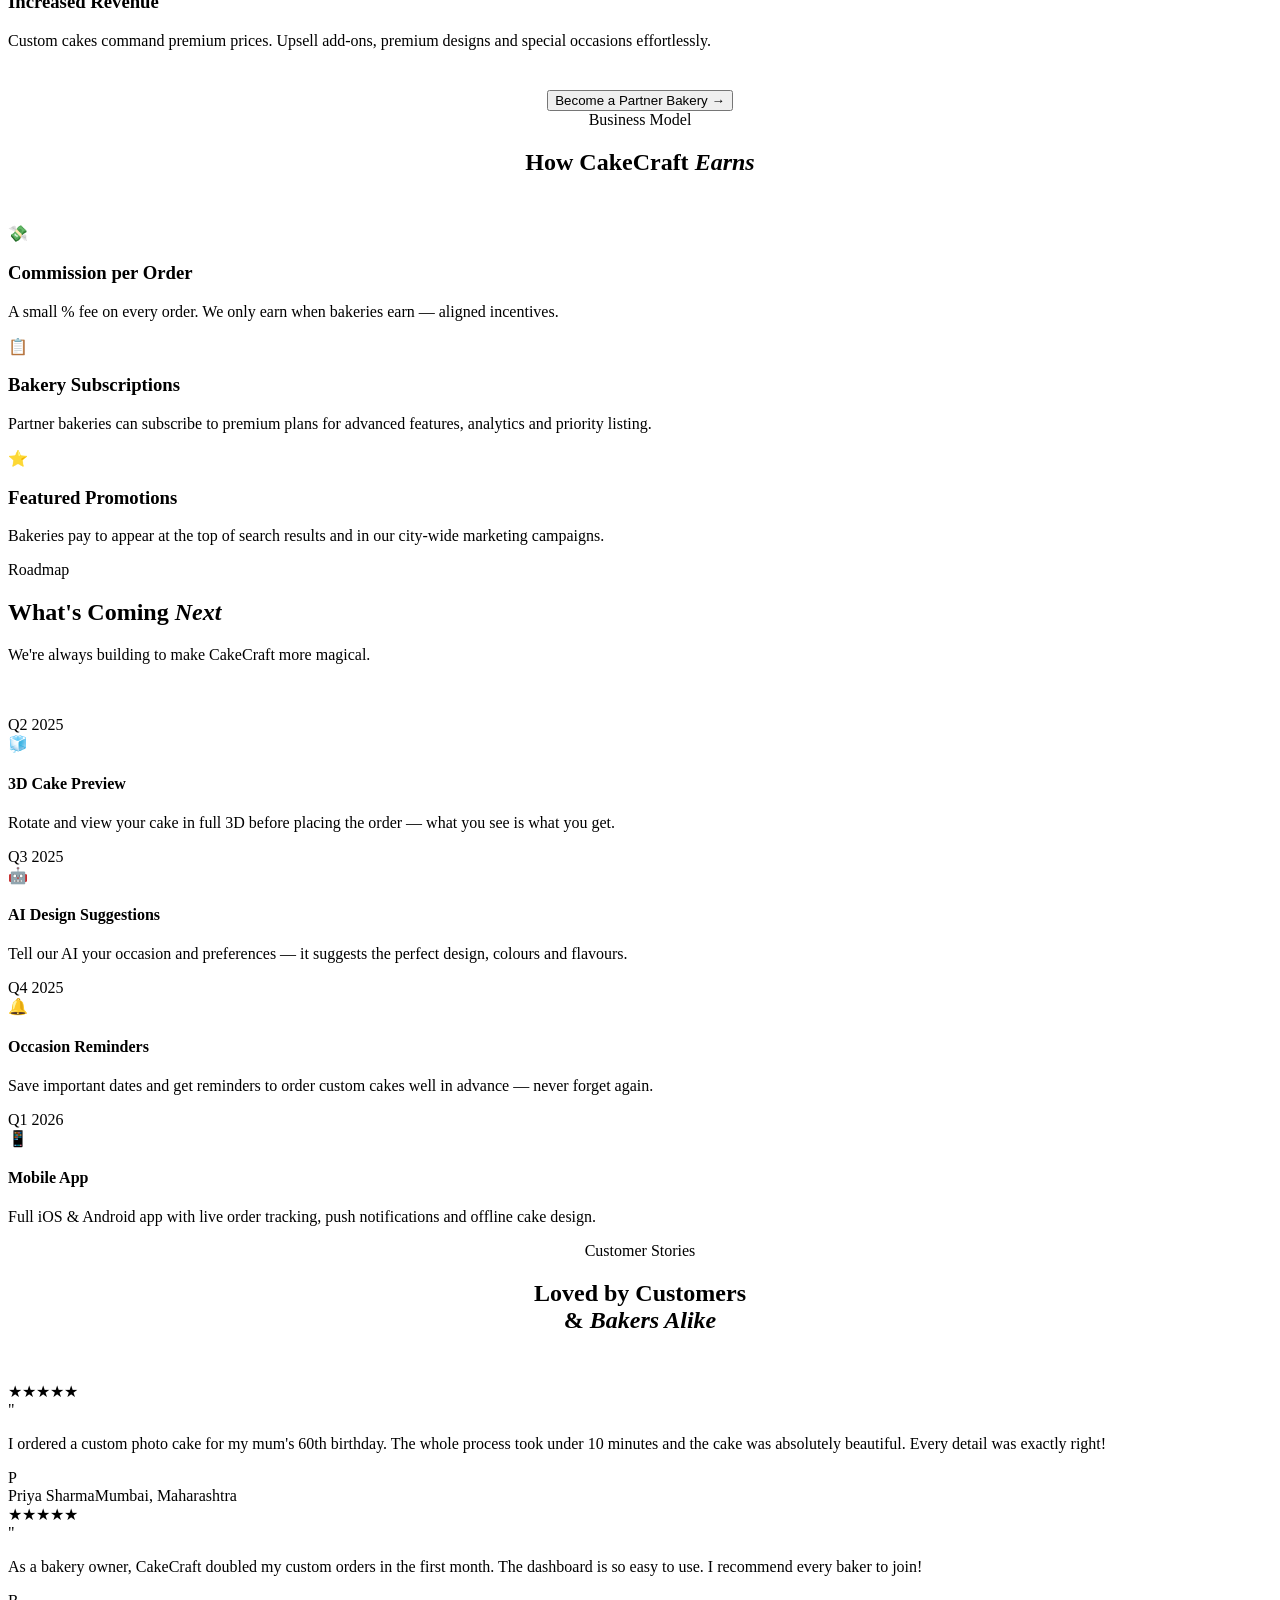
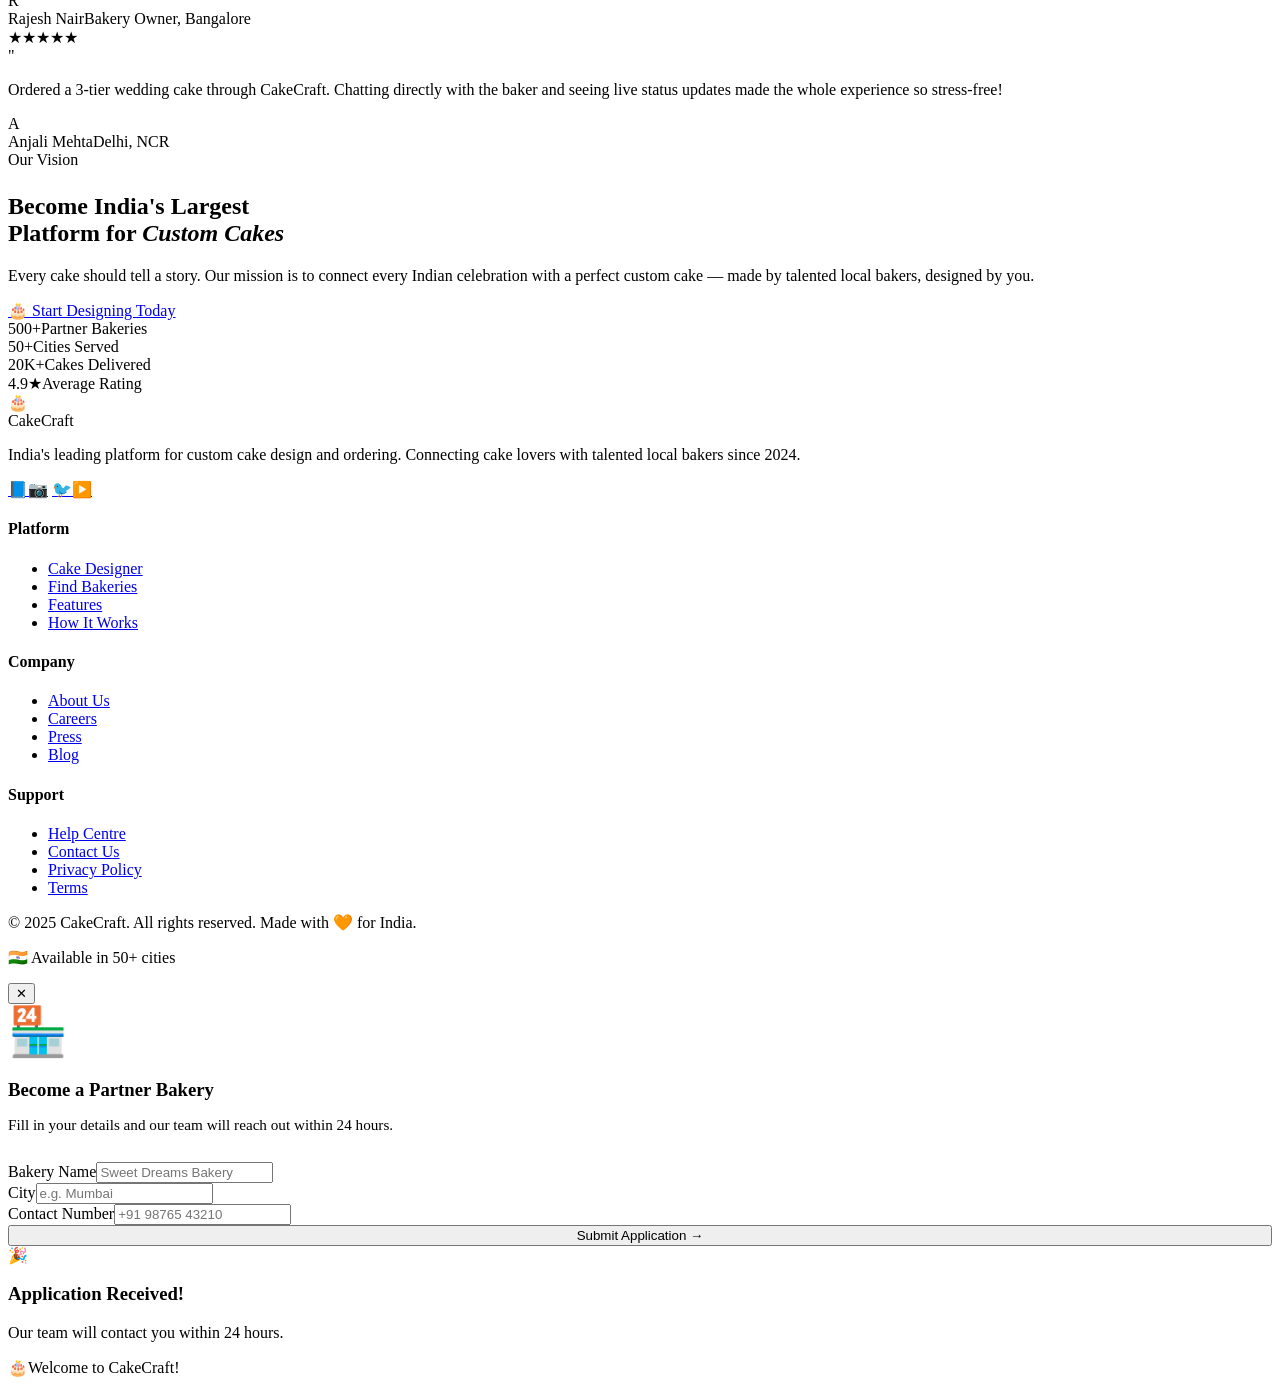
==== commit 865dca62: "Update index.html" ====
--- a/index.html
+++ b/index.html
@@ -1,1074 +1,499 @@
 <!DOCTYPE html>
 <html lang="en">
 <head>
-  <meta charset="UTF-8"/>
-  <meta name="viewport" content="width=device-width,initial-scale=1.0"/>
+  <meta charset="UTF-8"/><meta name="viewport" content="width=device-width,initial-scale=1.0"/>
   <title>CakeCraft — Design Your Dream Cake Online</title>
-  <meta name="description" content="Design and order custom cakes from nearby bakeries in India."/>
+  <meta name="description" content="Design custom cakes online and order from nearby bakeries in India. Birthday, wedding, anniversary cakes — all personalised."/>
   <link rel="icon" href="data:image/svg+xml,<svg xmlns='http://www.w3.org/2000/svg' viewBox='0 0 100 100'><text y='.9em' font-size='90'>🎂</text></svg>"/>
   <link rel="stylesheet" href="style.css"/>
 </head>
 <body>
 
-<!-- NAVBAR -->
+<!-- ── NAVBAR ── -->
 <nav class="navbar" id="navbar">
-  <div class="container">
-    <div class="nav-inner">
-      <a href="index.html" class="logo"><div class="logo-cake">🎂</div>CakeCraft</a>
-      <div class="nav-links">
-        <a href="#features">Features</a>
-        <a href="#how">How It Works</a>
-        <a href="#market">Occasions</a>
-        <a href="bakeries.html">Bakeries</a>
-      </div>
-      <div style="display:flex;gap:12px;align-items:center;">
-        <a href="bakeries.html" class="btn btn-cream" style="padding:11px 26px;font-size:.88rem;">Find Bakery</a>
-        <a href="designer.html" class="btn btn-fire" style="padding:11px 26px;font-size:.88rem;">Design a Cake ✨</a>
-      </div>
-      <button class="hamburger" id="hamburger"><span></span><span></span><span></span></button>
-    </div>
-  </div>
+  <div class="container"><div class="nav-row">
+    <a href="index.html" class="logo"><div class="logo-icon">🎂</div>CakeCraft</a>
+    <div class="nav-links">
+      <a href="#features">Features</a>
+      <a href="#how">How It Works</a>
+      <a href="#occasions">Occasions</a>
+      <a href="bakeries.html">Bakeries</a>
+    </div>
+    <div class="nav-cta">
+      <a href="bakeries.html" class="btn btn-cream btn-sm">Find Bakery</a>
+      <a href="designer.html" class="btn btn-orange btn-sm">🎨 Design a Cake</a>
+    </div>
+    <button class="hamburger" id="ham"><span></span><span></span><span></span></button>
+  </div></div>
 </nav>
-
-<!-- MOBILE MENU -->
-<div class="mobile-menu" id="mobileMenu">
-  <button class="close-menu" id="closeMenu">✕</button>
-  <a href="#features" onclick="this.closest('.mobile-menu').classList.remove('open')">Features</a>
-  <a href="#how" onclick="this.closest('.mobile-menu').classList.remove('open')">How It Works</a>
-  <a href="bakeries.html">Bakeries</a>
-  <a href="designer.html" class="btn btn-fire" style="margin-top:12px;">Design a Cake</a>
+<div class="mobile-menu" id="mob">
+  <button class="close-menu" id="mob-close">✕</button>
+  <a href="#features" onclick="closeMob()">Features</a>
+  <a href="#how" onclick="closeMob()">How It Works</a>
+  <a href="bakeries.html">Find Bakeries</a>
+  <a href="designer.html" class="btn btn-orange" style="margin-top:12px">🎨 Design a Cake</a>
 </div>
 
-<!-- ══════════════════ HERO ══════════════════ -->
+<!-- ── HERO ── -->
 <section class="hero">
-  <div class="hero-blob blob-1"></div>
-  <div class="hero-blob blob-2"></div>
-  <div class="hero-blob blob-3"></div>
-  <div class="container">
-    <div class="hero-wrap">
-      <!-- Left -->
+  <div class="hero-glow glow-a"></div>
+  <div class="hero-glow glow-b"></div>
+  <div class="container">
+    <div class="hero-inner">
+      <!-- left -->
       <div>
-        <div class="hero-eye"><span class="blink"></span>India's #1 Custom Cake Platform</div>
-        <h1>Design Your<br><span class="accent">Dream Cake</span><br>Online</h1>
-        <p class="hero-desc">Step-by-step cake customisation — choose your flavour, shape, theme and message. We connect you to the best local bakeries.</p>
-        <div class="hero-btns">
-          <a href="designer.html" class="btn btn-fire">🎨 &nbsp;Start Designing</a>
-          <a href="bakeries.html" class="btn btn-ghost">🏪 &nbsp;Browse Bakeries</a>
-        </div>
-        <div class="hero-trust">
-          <div class="trust-avatars">
-            <div class="trust-av">😊</div>
-            <div class="trust-av">🎂</div>
-            <div class="trust-av">👩‍🍳</div>
-            <div class="trust-av">🎉</div>
-          </div>
-          <div class="trust-text">
+        <div class="hero-badge"><span class="pulse"></span>India's #1 Custom Cake Platform</div>
+        <h1>Order a Cake<br>Designed <em>By&nbsp;You</em></h1>
+        <p class="hero-sub">Pick your flavour, shape, theme and message. We connect you to the best local bakeries — no phone calls, no confusion.</p>
+        <div class="hero-actions">
+          <a href="designer.html" class="btn btn-orange btn-lg">🎨 &nbsp;Start Designing</a>
+          <a href="bakeries.html" class="btn btn-ghost btn-lg">🏪 &nbsp;Browse Bakeries</a>
+        </div>
+        <div class="hero-proof">
+          <div class="proof-faces">
+            <div class="proof-face">😊</div>
+            <div class="proof-face">🎂</div>
+            <div class="proof-face">👩‍🍳</div>
+            <div class="proof-face">🎉</div>
+          </div>
+          <div class="proof-text">
             <strong>20,000+ happy customers</strong>
-            <span>Trusted across 50+ Indian cities</span>
-          </div>
-        </div>
-      </div>
-      <!-- Right: Visual Cards -->
-      <div class="hero-visual" style="position:relative;">
-        <div class="badge-float bf-top"><span class="dot"></span>3 bakeries nearby</div>
-        <div class="hv-card hv-main">
-          <div class="hv-main-left">
+            <span>Trusted across 50+ cities</span>
+          </div>
+        </div>
+      </div>
+      <!-- right cards -->
+      <div class="hero-cards" style="position:relative;">
+        <div class="float-tag ft-a"><span class="live"></span>3 bakeries nearby</div>
+        <div class="h-card h-main">
+          <div class="h-main-text">
             <h3>Chocolate Fantasy</h3>
-            <p>2kg · Round · Custom Message</p>
-            <div style="margin-top:16px;">
-              <a href="designer.html" style="background:var(--c-amber);color:var(--c-dark);padding:10px 22px;border-radius:99px;font-size:.82rem;font-weight:700;display:inline-block;">Order Now →</a>
-            </div>
-          </div>
-          <div>
-            <span class="cake-3d">🎂</span>
-            <div class="hv-main-price">₹1,299</div>
-          </div>
-        </div>
-        <div class="hv-card hv-sm hv-sm-1">
-          <span class="hv-sm-icon">📸</span>
+            <p>2 kg · Round · Custom Message</p>
+            <div class="h-main-price">₹1,299</div>
+            <a href="designer.html" style="display:inline-block;margin-top:14px;background:var(--orange3);color:var(--choc);padding:10px 22px;border-radius:99px;font-size:.83rem;font-weight:800;">Order This →</a>
+          </div>
+          <span class="h-main-cake">🎂</span>
+        </div>
+        <div class="h-card h-sm h-sm-1">
+          <span class="h-sm-icon">📸</span>
           <h4>Photo Cakes</h4>
           <p>Upload any photo</p>
         </div>
-        <div class="hv-card hv-sm hv-sm-2">
-          <span class="hv-sm-icon">🚚</span>
+        <div class="h-card h-sm h-sm-2">
+          <span class="h-sm-icon">🚚</span>
           <h4>Same Day</h4>
           <p>Delivery available</p>
         </div>
-        <div class="badge-float bf-bot">🚀 Ready in 24 hrs</div>
-      </div>
-    </div>
-  </div>
-</section>
-
-<!-- STATS BAR -->
-<div class="stats-bar">
-  <div class="container">
-    <div class="stats-inner">
-      <div class="stat-item"><span class="num">500+</span><span class="lbl">Partner Bakeries</span></div>
-      <div class="stat-item"><span class="num">20K+</span><span class="lbl">Cakes Delivered</span></div>
-      <div class="stat-item"><span class="num">50+</span><span class="lbl">Cities in India</span></div>
-      <div class="stat-item"><span class="num">4.9★</span><span class="lbl">Average Rating</span></div>
-      <div class="stat-item"><span class="num">24hr</span><span class="lbl">Fast Delivery</span></div>
+        <div class="float-tag ft-b">🚀 Ready in 24 hrs</div>
+      </div>
+    </div>
+  </div>
+</section>
+
+<!-- ── STATS RIBBON ── -->
+<div class="ribbon">
+  <div class="container">
+    <div class="ribbon-inner">
+      <div class="ribbon-stat"><span class="rn">500+</span><span class="rl">Partner Bakeries</span></div>
+      <div class="ribbon-stat"><span class="rn">20K+</span><span class="rl">Cakes Delivered</span></div>
+      <div class="ribbon-stat"><span class="rn">50+</span><span class="rl">Indian Cities</span></div>
+      <div class="ribbon-stat"><span class="rn">4.9★</span><span class="rl">Average Rating</span></div>
+      <div class="ribbon-stat"><span class="rn">24 hr</span><span class="rl">Fast Delivery</span></div>
     </div>
   </div>
 </div>
 
-<!-- ══════════════════ BENTO FEATURES ══════════════════ -->
-<section class="features-sec section" id="features">
-  <div class="container">
-    <div style="display:flex;justify-content:space-between;align-items:flex-end;margin-bottom:48px;flex-wrap:wrap;gap:20px;">
+<!-- ── FEATURES BENTO ── -->
+<section class="features section" id="features">
+  <div class="container">
+    <div class="section-head" style="display:flex;justify-content:space-between;align-items:flex-end;flex-wrap:wrap;gap:20px;">
       <div>
-        <div class="pill" style="margin-bottom:16px;">Key Features</div>
-        <h2 class="reveal">Everything for the<br><em>Perfect Custom Cake</em></h2>
-      </div>
-      <a href="designer.html" class="btn btn-dark reveal">Try the Designer →</a>
+        <div class="pill">Key Features</div>
+        <h2 class="reveal" style="margin-top:16px;">Everything for the<br><em class="italic orange">Perfect Cake</em></h2>
+      </div>
+      <a href="designer.html" class="btn btn-primary reveal">Try the Designer →</a>
     </div>
     <div class="bento">
-      <!-- Row 1 -->
-      <div class="bc bc-dark bc-c3 bc-r2 reveal">
+      <div class="bc bc-dark bc-span3 bc-row2 reveal">
         <span class="bc-icon">🎨</span>
-        <span class="bc-num">9</span>
+        <span class="bc-big-num">9</span>
         <h3>Design Steps</h3>
-        <p>Weight, flavour, shape, theme, tiers, frosting, add-ons, message — every detail crafted by you.</p>
-        <div class="bc-tags">
-          <span class="bc-tag">Intuitive</span>
-          <span class="bc-tag">Live Preview</span>
-        </div>
-        <span class="card-cake-big">🎂</span>
-      </div>
-      <div class="bc bc-fire bc-c2 reveal" style="transition-delay:.1s">
+        <p>Weight, flavour, shape, theme, frosting, tiers, add-ons, message, delivery — every single detail is yours to choose.</p>
+        <div class="bc-tags"><span class="bc-tag">Intuitive</span><span class="bc-tag">Live Preview</span><span class="bc-tag">Step-by-Step</span></div>
+        <span style="position:absolute;right:16px;bottom:14px;font-size:4.5rem;opacity:.2;transform:rotate(12deg);pointer-events:none;">🎂</span>
+      </div>
+      <div class="bc bc-fire bc-span2 reveal" style="transition-delay:.08s">
         <span class="bc-icon">💰</span>
-        <h3>Live Price</h3>
-        <p>Price updates the moment you pick an option. Zero surprise fees.</p>
-        <span class="card-cake">💸</span>
-      </div>
-      <div class="bc bc-cream bc-c1 reveal" style="transition-delay:.2s;grid-column:span 1;">
+        <h3>Live Pricing</h3>
+        <p>Price updates the instant you pick any option. Zero hidden fees at checkout.</p>
+        <span class="bc-cake-deco">💸</span>
+      </div>
+      <div class="bc bc-cream bc-span1 reveal" style="transition-delay:.16s;grid-column:span 1;">
         <span class="bc-icon">🚚</span>
         <h3>Delivery</h3>
-        <p>Home delivery or bakery pickup — your choice.</p>
-      </div>
-      <!-- Row 2 cont -->
-      <div class="bc bc-amber bc-c2 reveal" style="transition-delay:.15s">
+        <p>Home delivery or bakery pickup — your choice every time.</p>
+      </div>
+      <div class="bc bc-amber bc-span2 reveal" style="transition-delay:.12s">
         <span class="bc-icon">📸</span>
         <h3>Photo Cake Upload</h3>
-        <p>Any photo, printed on edible paper, placed right on top of your cake.</p>
-        <span class="card-cake">🖼️</span>
-      </div>
-      <div class="bc bc-cream bc-c1 reveal" style="transition-delay:.25s;grid-column:span 1;">
+        <p>Any favourite photo, printed on edible paper and placed right on your cake.</p>
+        <span class="bc-cake-deco">🖼️</span>
+      </div>
+      <div class="bc bc-cream bc-span1 reveal" style="transition-delay:.2s;grid-column:span 1;">
         <span class="bc-icon">📍</span>
         <h3>Nearby Bakeries</h3>
-        <p>Verified local bakers, sorted by distance and rating.</p>
-      </div>
-      <!-- Row 3 -->
-      <div class="bc bc-rose bc-c2 reveal" style="transition-delay:.3s">
+        <p>Verified local bakers sorted by distance and rating.</p>
+      </div>
+      <div class="bc bc-rose bc-span2 reveal" style="transition-delay:.24s">
         <span class="bc-icon">💬</span>
         <h3>Direct Baker Chat</h3>
-        <p>Message your chosen bakery directly — no middleman, no confusion.</p>
-      </div>
-      <div class="bc bc-teal bc-c2 reveal" style="transition-delay:.35s">
+        <p>Message your chosen bakery directly — no middleman, no confusion, no missed calls.</p>
+      </div>
+      <div class="bc bc-teal bc-span2 reveal" style="transition-delay:.28s">
         <span class="bc-icon">📦</span>
         <h3>Order Tracking</h3>
-        <p>Live status updates — from oven to your door in real time.</p>
-      </div>
-      <div class="bc bc-fire bc-c2 reveal" style="transition-delay:.4s">
-        <span class="bc-num" style="font-size:3.5rem;">500+</span>
+        <p>Live updates from oven to your door. Know exactly where your cake is at every step.</p>
+      </div>
+      <div class="bc bc-fire bc-span2 reveal no-deco" style="transition-delay:.32s">
+        <span class="bc-big-num">500+</span>
         <h3>Partner Bakeries</h3>
-        <p>Across 50+ cities nationwide</p>
-      </div>
-    </div>
-  </div>
-</section>
-
-<!-- ══════════════════ HOW IT WORKS ══════════════════ -->
+        <p>Across 50+ cities nationwide — your local baker is waiting.</p>
+      </div>
+    </div>
+  </div>
+</section>
+
+<!-- ── HOW IT WORKS ── -->
 <section class="how section" id="how">
-  <div class="how-blob how-blob-1"></div>
-  <div class="how-blob how-blob-2"></div>
-  <div class="container">
-    <div class="pill" style="margin-bottom:20px;">The Process</div>
-    <h2 class="how-title reveal">How CakeCraft Works</h2>
-    <p class="how-sub reveal">Five steps from imagination to celebration.</p>
-    <div class="steps-grid">
-      <div class="step-item reveal">
-        <div class="step-circle s1">
-          🌐
-          <div class="step-num-badge">1</div>
-        </div>
+  <div class="hero-glow glow-a" style="opacity:.5;"></div>
+  <div class="container" style="position:relative;z-index:1;">
+    <div class="pill pill-white" style="margin-bottom:20px;">The Process</div>
+    <h2 class="how-title reveal">5 Steps to Your<br><em class="italic" style="color:var(--orange3);">Perfect Cake</em></h2>
+    <p class="how-sub reveal" style="margin-top:12px;">From imagination to celebration — simpler than you think.</p>
+    <div class="steps reveal">
+      <div class="step">
+        <div class="step-orb">🌐<div class="step-n">1</div></div>
         <h4>Visit the Website</h4>
-        <p>Open CakeCraft on any device — mobile, tablet or desktop</p>
-      </div>
-      <div class="step-item reveal" style="transition-delay:.12s">
-        <div class="step-circle s2">
-          🎨
-          <div class="step-num-badge">2</div>
-        </div>
+        <p>Open CakeCraft on any phone, tablet or computer</p>
+      </div>
+      <div class="step">
+        <div class="step-orb">🎨<div class="step-n">2</div></div>
         <h4>Design Your Cake</h4>
-        <p>Pick weight, flavour, shape, theme, message and more</p>
-      </div>
-      <div class="step-item reveal" style="transition-delay:.24s">
-        <div class="step-circle s3">
-          📍
-          <div class="step-num-badge">3</div>
-        </div>
+        <p>Pick weight, flavour, shape, theme and add your message</p>
+      </div>
+      <div class="step">
+        <div class="step-orb">📍<div class="step-n">3</div></div>
         <h4>Pick a Bakery</h4>
-        <p>Browse nearby verified bakeries sorted by rating</p>
-      </div>
-      <div class="step-item reveal" style="transition-delay:.36s">
-        <div class="step-circle s4">
-          💳
-          <div class="step-num-badge">4</div>
-        </div>
-        <h4>Pay & Confirm</h4>
-        <p>Secure UPI, card or net banking payment</p>
-      </div>
-      <div class="step-item reveal" style="transition-delay:.48s">
-        <div class="step-circle s5">
-          🎉
-          <div class="step-num-badge">5</div>
-        </div>
+        <p>Choose from verified nearby bakeries with star ratings</p>
+      </div>
+      <div class="step">
+        <div class="step-orb">💳<div class="step-n">4</div></div>
+        <h4>Pay Securely</h4>
+        <p>UPI, card or net banking — fast, safe checkout</p>
+      </div>
+      <div class="step">
+        <div class="step-orb">🎉<div class="step-n">5</div></div>
         <h4>Enjoy Your Cake!</h4>
-        <p>Delivered fresh, exactly to your design brief</p>
-      </div>
-    </div>
-  </div>
-</section>
-
-<!-- ══════════════════ DESIGNER PREVIEW ══════════════════ -->
-<section class="designer-sec section">
-  <div class="container">
-    <div class="designer-split">
-      <!-- Phone Mockup -->
-      <div class="phone-wrap reveal-left">
-        <div class="phone-deco pd-1"><span class="pd-dot"></span> Live price update</div>
-        <div class="phone-mockup">
-          <div class="phone-inner">
-            <div class="phone-bar"><div class="phone-notch"></div></div>
-            <div class="phone-content">
+        <p>Delivered fresh, exactly matching your design</p>
+      </div>
+    </div>
+  </div>
+</section>
+
+<!-- ── DESIGNER PREVIEW ── -->
+<section class="preview-sec section">
+  <div class="container">
+    <div class="prev-split">
+      <div class="phone-wrap reveal-l">
+        <div class="p-badge pb-1"><span class="pb-live"></span>Live price update</div>
+        <div class="phone-frame">
+          <div class="phone-screen">
+            <div class="phone-topbar"><div class="phone-notch"></div></div>
+            <div class="phone-body">
               <span class="phone-cake-big">🎂</span>
-              <div class="phone-price">₹1,299</div>
-              <div class="phone-chips">
-                <span class="phone-chip sel">Chocolate</span>
-                <span class="phone-chip">Vanilla</span>
-                <span class="phone-chip sel">Round</span>
-                <span class="phone-chip">Heart ❤️</span>
-                <span class="phone-chip sel">Birthday 🎉</span>
-                <span class="phone-chip">Wedding 💍</span>
+              <div class="phone-price-big">₹1,299</div>
+              <div class="phone-mini-chips">
+                <span class="phone-mini-chip on">🍫 Chocolate</span>
+                <span class="phone-mini-chip">🍦 Vanilla</span>
+                <span class="phone-mini-chip on">🔵 Round</span>
+                <span class="phone-mini-chip">❤️ Heart</span>
+                <span class="phone-mini-chip on">🎉 Birthday</span>
               </div>
-              <div class="phone-btn">🎂 Order Now →</div>
+              <div class="phone-order-btn">🎂 Order Now →</div>
             </div>
           </div>
         </div>
-        <div class="phone-deco pd-2">🚀 Ready in 24 hrs</div>
-      </div>
-      <!-- Right -->
-      <div class="designer-right reveal-right">
+        <div class="p-badge pb-2">🚀 Ready in 24 hrs</div>
+      </div>
+      <div class="reveal-r">
         <div class="pill" style="margin-bottom:20px;">Cake Designer</div>
-        <h2>Design Your Cake<br><em style="color:var(--c-orange);font-style:italic;">Right Here</em></h2>
-        <p style="margin-bottom:36px;">A guided step-by-step tool that turns your imagination into a real custom cake. No phone calls, no confusion.</p>
-        <div class="d-feature-list">
-          <div class="d-feat">
-            <div class="d-feat-icon">⚖️</div>
-            <div><h4>Choose Your Weight</h4><p>From 0.5 kg to 5 kg — drag a slider and the price updates instantly.</p></div>
-          </div>
-          <div class="d-feat">
-            <div class="d-feat-icon">🍫</div>
-            <div><h4>Pick Your Flavour</h4><p>Chocolate, Red Velvet, Mango, Pineapple and 10+ more options.</p></div>
-          </div>
-          <div class="d-feat">
-            <div class="d-feat-icon">🎨</div>
-            <div><h4>Style & Theme</h4><p>Choose shape, tier count, frosting type and decorative add-ons.</p></div>
-          </div>
-          <div class="d-feat">
-            <div class="d-feat-icon">✍️</div>
-            <div><h4>Personal Message</h4><p>Write a custom message — printed right on your cake in frosting.</p></div>
-          </div>
-        </div>
-        <a href="designer.html" class="btn btn-fire">Open Full Designer →</a>
-      </div>
-    </div>
-  </div>
-</section>
-
-<!-- ══════════════════ TARGET MARKET ══════════════════ -->
-<section class="market section" id="market">
-  <div class="container">
-    <div style="text-align:center;margin-bottom:52px;">
+        <h2 style="margin-bottom:16px;">Build Your Cake<br><em class="italic orange">Your Way</em></h2>
+        <p style="margin-bottom:36px;">A simple step-by-step tool. Big buttons, clear choices, live preview. Works perfectly for any age — from kids picking their birthday cake to grandparents ordering for a family event.</p>
+        <div class="feat-rows">
+          <div class="feat-row">
+            <div class="feat-ico">⚖️</div>
+            <div><h4>Choose Weight</h4><p>Slide to pick 0.5 kg to 5 kg — serves 4 to 40 people.</p></div>
+          </div>
+          <div class="feat-row">
+            <div class="feat-ico">🍫</div>
+            <div><h4>Pick Your Flavour</h4><p>Chocolate, Mango, Red Velvet, Strawberry and 10+ more.</p></div>
+          </div>
+          <div class="feat-row">
+            <div class="feat-ico">🎨</div>
+            <div><h4>Choose Style & Theme</h4><p>Shape, tier count, frosting type and fun decorative add-ons.</p></div>
+          </div>
+          <div class="feat-row">
+            <div class="feat-ico">✍️</div>
+            <div><h4>Write Your Message</h4><p>Add a personalised message printed right on your cake.</p></div>
+          </div>
+        </div>
+        <a href="designer.html" class="btn btn-orange">Open Full Designer →</a>
+      </div>
+    </div>
+  </div>
+</section>
+
+<!-- ── OCCASIONS ── -->
+<section class="occasions section" id="occasions">
+  <div class="container">
+    <div style="text-align:center;margin-bottom:48px;">
       <div class="pill" style="margin-bottom:16px;">Made For Everyone</div>
-      <h2 class="reveal">Every <em style="font-style:italic;color:var(--c-orange);">Occasion</em> Deserves<br>a Custom Cake</h2>
-    </div>
-    <div class="market-mosaic">
-      <div class="mc mc-span2 mc-1 reveal">
-        <div class="mc-overlay"></div>
-        <div class="mc-emoji">🎉</div>
-        <div style="position:relative;z-index:1;">
-          <h3>Birthday Celebrations</h3>
-          <p>Custom cakes that match their personality perfectly</p>
-        </div>
-      </div>
-      <div class="mc mc-2 reveal" style="transition-delay:.1s">
-        <div class="mc-overlay"></div>
-        <div class="mc-emoji">💍</div>
-        <div style="position:relative;z-index:1;">
-          <h3>Weddings</h3>
-          <p>Elegant multi-tier designs</p>
-        </div>
-      </div>
-      <div class="mc mc-3 reveal" style="transition-delay:.2s">
-        <div class="mc-overlay"></div>
-        <div class="mc-emoji">💑</div>
-        <div style="position:relative;z-index:1;">
-          <h3>Anniversaries</h3>
-          <p>Romantic & personalised</p>
-        </div>
-      </div>
-      <div class="mc mc-4 reveal" style="transition-delay:.15s">
-        <div class="mc-overlay"></div>
-        <div class="mc-emoji">🏢</div>
-        <div style="position:relative;z-index:1;">
-          <h3>Corporate Events</h3>
-          <p>Branded & bulk orders</p>
-        </div>
-      </div>
-      <div class="mc mc-span2 mc-5 reveal" style="transition-delay:.25s">
-        <div class="mc-overlay"></div>
-        <div class="mc-emoji">✨</div>
-        <div style="position:relative;z-index:1;">
-          <h3>Anyone Who Loves Personalised Cakes</h3>
-          <p>Express yourself through every layer, frosting and decoration — no off-the-shelf cakes here</p>
-        </div>
-      </div>
-    </div>
-  </div>
-</section>
-
-<!-- ══════════════════ BAKERY BENEFITS ══════════════════ -->
-<section class="benefits-sec section">
-  <div class="container">
-    <div style="text-align:center;margin-bottom:52px;">
+      <h2 class="reveal">Every <em class="italic orange">Occasion</em><br>Deserves a Custom Cake</h2>
+    </div>
+    <div class="occ-grid">
+      <div class="occ-card span2 oc1 reveal">
+        <div class="occ-emoji">🎉</div>
+        <div class="occ-overlay"></div>
+        <div class="occ-text"><h3>Birthday Celebrations</h3><p>Custom cakes that match their personality perfectly</p></div>
+      </div>
+      <div class="occ-card oc2 reveal" style="transition-delay:.1s">
+        <div class="occ-emoji">💍</div>
+        <div class="occ-overlay"></div>
+        <div class="occ-text"><h3>Weddings</h3><p>Elegant multi-tier masterpieces</p></div>
+      </div>
+      <div class="occ-card oc3 reveal" style="transition-delay:.2s">
+        <div class="occ-emoji">💑</div>
+        <div class="occ-overlay"></div>
+        <div class="occ-text"><h3>Anniversaries</h3><p>Romantic & deeply personal</p></div>
+      </div>
+      <div class="occ-card oc4 reveal" style="transition-delay:.15s">
+        <div class="occ-emoji">🏢</div>
+        <div class="occ-overlay"></div>
+        <div class="occ-text"><h3>Corporate Events</h3><p>Branded & bulk orders</p></div>
+      </div>
+      <div class="occ-card span2 oc5 reveal" style="transition-delay:.25s">
+        <div class="occ-emoji">✨</div>
+        <div class="occ-overlay"></div>
+        <div class="occ-text"><h3>Anyone Who Loves Personalised Cakes</h3><p>Express yourself through every layer, flavour and decoration — no off-the-shelf cakes here</p></div>
+      </div>
+    </div>
+  </div>
+</section>
+
+<!-- ── BAKERY BENEFITS ── -->
+<section class="benefits section">
+  <div class="container">
+    <div style="text-align:center;margin-bottom:48px;">
       <div class="pill" style="margin-bottom:16px;">For Bakeries</div>
-      <h2 class="reveal">Why Bakeries<br><em style="font-style:italic;color:var(--c-orange);">Love CakeCraft</em></h2>
-    </div>
-    <div class="benefits-grid-2">
+      <h2 class="reveal">Why Bakeries <em class="italic orange">Love CakeCraft</em></h2>
+    </div>
+    <div class="ben-grid">
       <div class="ben-card dark reveal">
         <div class="ben-num">01</div>
-        <span class="ben-icon">📈</span>
+        <span class="ben-ico">📈</span>
         <h3>More Online Orders</h3>
-        <p>Reach thousands of customers who want custom cakes but don't know where to look. Your storefront is open 24/7.</p>
+        <p>Reach thousands of customers searching for custom cakes. Your storefront is open 24/7, no extra effort.</p>
       </div>
       <div class="ben-card fire reveal" style="transition-delay:.1s">
         <div class="ben-num">02</div>
-        <span class="ben-icon">👥</span>
+        <span class="ben-ico">👥</span>
         <h3>Wider Customer Reach</h3>
-        <p>CakeCraft's platform puts your bakery in front of customers across your entire city — and beyond.</p>
-      </div>
-      <div class="ben-card amber reveal" style="transition-delay:.2s">
+        <p>CakeCraft's marketing puts your bakery in front of customers across your entire city and beyond.</p>
+      </div>
+      <div class="ben-card warm reveal" style="transition-delay:.2s">
         <div class="ben-num">03</div>
-        <span class="ben-icon">📊</span>
+        <span class="ben-ico">📊</span>
         <h3>Easy Order Dashboard</h3>
-        <p>Manage all incoming orders, track statuses and message customers — from one clean interface.</p>
-      </div>
-      <div class="ben-card light reveal" style="transition-delay:.3s">
+        <p>Manage all incoming orders, track statuses and message customers — all from one clean interface.</p>
+      </div>
+      <div class="ben-card soft reveal" style="transition-delay:.3s">
         <div class="ben-num">04</div>
-        <span class="ben-icon">💸</span>
+        <span class="ben-ico">💸</span>
         <h3>Increased Revenue</h3>
-        <p>Custom cakes command premium prices. Our platform helps you upsell premium tiers and special designs.</p>
+        <p>Custom cakes command premium prices. Upsell add-ons, premium designs and special occasions effortlessly.</p>
       </div>
     </div>
     <div style="text-align:center;margin-top:40px;">
-      <button class="btn btn-dark" onclick="document.getElementById('partnerModal').classList.add('open')">Become a Partner Bakery →</button>
-    </div>
-  </div>
-</section>
-
-<!-- ══════════════════ REVENUE MODEL ══════════════════ -->
-<section class="revenue-sec section">
-  <div class="container">
-    <div style="text-align:center;margin-bottom:52px;">
-      <div class="pill" style="margin-bottom:16px;">Revenue Model</div>
-      <h2 class="reveal">How CakeCraft<br><em style="font-style:italic;">Sustains Growth</em></h2>
-    </div>
-    <div class="rev-grid">
+      <button class="btn btn-primary" onclick="document.getElementById('partnerModal').classList.add('open')">Become a Partner Bakery →</button>
+    </div>
+  </div>
+</section>
+
+<!-- ── REVENUE MODEL ── -->
+<section class="revenue section">
+  <div class="container">
+    <div style="text-align:center;margin-bottom:48px;">
+      <div class="pill" style="margin-bottom:16px;">Business Model</div>
+      <h2 class="reveal">How CakeCraft <em class="italic orange">Earns</em></h2>
+    </div>
+    <div class="rev-3">
       <div class="rev-card reveal">
-        <div class="rev-big-icon">💸</div>
+        <div class="rev-ico">💸</div>
         <h3>Commission per Order</h3>
-        <p>A small % fee on every order processed through the platform — we only earn when bakeries earn.</p>
+        <p>A small % fee on every order. We only earn when bakeries earn — aligned incentives.</p>
       </div>
       <div class="rev-card reveal" style="transition-delay:.1s">
-        <div class="rev-big-icon">📋</div>
+        <div class="rev-ico">📋</div>
         <h3>Bakery Subscriptions</h3>
-        <p>Partner bakeries can subscribe to premium tiers for advanced features, analytics and priority listing.</p>
+        <p>Partner bakeries can subscribe to premium plans for advanced features, analytics and priority listing.</p>
       </div>
       <div class="rev-card reveal" style="transition-delay:.2s">
-        <div class="rev-big-icon">⭐</div>
+        <div class="rev-ico">⭐</div>
         <h3>Featured Promotions</h3>
-        <p>Bakeries pay to feature at the top of search results and get highlighted in our marketing.</p>
-      </div>
-    </div>
-  </div>
-</section>
-
-<!-- ══════════════════ FUTURE FEATURES ══════════════════ -->
-<section class="future-sec section">
-  <div class="future-blob future-blob-1"></div>
-  <div class="future-blob future-blob-2"></div>
-  <div class="container">
-    <div class="pill" style="margin-bottom:20px;">Roadmap</div>
-    <h2 class="future-title reveal">What's Coming <em style="font-style:italic;color:var(--c-amber);">Next</em></h2>
-    <p class="future-sub reveal">We're constantly building to make CakeCraft even more magical.</p>
-    <div class="future-grid-v">
+        <p>Bakeries pay to appear at the top of search results and in our city-wide marketing campaigns.</p>
+      </div>
+    </div>
+  </div>
+</section>
+
+<!-- ── FUTURE FEATURES ── -->
+<section class="future section">
+  <div class="hero-glow glow-a" style="opacity:.4;left:-80px;right:auto;"></div>
+  <div class="container" style="position:relative;z-index:1;">
+    <div class="pill pill-white" style="margin-bottom:20px;">Roadmap</div>
+    <h2 class="future-title reveal">What's Coming <em class="italic" style="color:var(--orange3);">Next</em></h2>
+    <p class="how-sub reveal" style="margin-top:12px;margin-bottom:52px;">We're always building to make CakeCraft more magical.</p>
+    <div class="fut-grid">
       <div class="fut-card reveal">
         <div class="fut-q">Q2 2025</div>
-        <span class="fut-icon">🧊</span>
+        <span class="fut-ico">🧊</span>
         <h4>3D Cake Preview</h4>
-        <p>Rotate and view your cake in real-time 3D before placing the order.</p>
+        <p>Rotate and view your cake in full 3D before placing the order — what you see is what you get.</p>
       </div>
       <div class="fut-card reveal" style="transition-delay:.1s">
         <div class="fut-q">Q3 2025</div>
-        <span class="fut-icon">🤖</span>
+        <span class="fut-ico">🤖</span>
         <h4>AI Design Suggestions</h4>
-        <p>Tell our AI your occasion and it suggests perfect designs, colours and flavours.</p>
+        <p>Tell our AI your occasion and preferences — it suggests the perfect design, colours and flavours.</p>
       </div>
       <div class="fut-card reveal" style="transition-delay:.2s">
         <div class="fut-q">Q4 2025</div>
-        <span class="fut-icon">🔔</span>
+        <span class="fut-ico">🔔</span>
         <h4>Occasion Reminders</h4>
-        <p>Add birthdays & anniversaries, get push reminders to order cakes in advance.</p>
+        <p>Save important dates and get reminders to order custom cakes well in advance — never forget again.</p>
       </div>
       <div class="fut-card reveal" style="transition-delay:.3s">
         <div class="fut-q">Q1 2026</div>
-        <span class="fut-icon">📱</span>
+        <span class="fut-ico">📱</span>
         <h4>Mobile App</h4>
-        <p>Full iOS & Android app with live order tracking and offline cake design.</p>
-      </div>
-    </div>
-  </div>
-</section>
-
-<!-- ══════════════════ TESTIMONIALS ══════════════════ -->
-<section class="testi-sec section">
-  <div class="container">
-    <div style="text-align:center;margin-bottom:52px;">
-      <div class="pill" style="margin-bottom:16px;">Testimonials</div>
-      <h2 class="reveal">Loved by Customers<br>&amp; <em style="font-style:italic;color:var(--c-orange);">Bakers Alike</em></h2>
+        <p>Full iOS & Android app with live order tracking, push notifications and offline cake design.</p>
+      </div>
+    </div>
+  </div>
+</section>
+
+<!-- ── TESTIMONIALS ── -->
+<section class="testi section">
+  <div class="container">
+    <div style="text-align:center;margin-bottom:48px;">
+      <div class="pill" style="margin-bottom:16px;">Customer Stories</div>
+      <h2 class="reveal">Loved by Customers<br>&amp; <em class="italic orange">Bakers Alike</em></h2>
     </div>
     <div class="testi-grid">
       <div class="testi-card reveal">
-        <div class="testi-stars">★★★★★</div>
-        <span class="testi-q">"</span>
-        <p class="testi-text">I ordered a custom photo cake for my mum's 60th. The whole process took 10 minutes and the cake was absolutely stunning. Every detail was perfect!</p>
-        <div class="testi-foot">
-          <div class="testi-av">P</div>
-          <div><span class="testi-name">Priya Sharma</span><span class="testi-role">Mumbai, Maharashtra</span></div>
+        <div class="t-stars">★★★★★</div>
+        <span class="t-q">"</span>
+        <p class="t-text">I ordered a custom photo cake for my mum's 60th birthday. The whole process took under 10 minutes and the cake was absolutely beautiful. Every detail was exactly right!</p>
+        <div class="t-foot">
+          <div class="t-av">P</div>
+          <div><span class="t-name">Priya Sharma</span><span class="t-role">Mumbai, Maharashtra</span></div>
         </div>
       </div>
       <div class="testi-card reveal" style="transition-delay:.1s">
-        <div class="testi-stars">★★★★★</div>
-        <span class="testi-q">"</span>
-        <p class="testi-text">As a bakery owner, CakeCraft doubled my custom orders in the first month. The dashboard is so simple to use. Highly recommend!</p>
-        <div class="testi-foot">
-          <div class="testi-av">R</div>
-          <div><span class="testi-name">Rajesh Nair</span><span class="testi-role">Bakery Owner, Bangalore</span></div>
+        <div class="t-stars">★★★★★</div>
+        <span class="t-q">"</span>
+        <p class="t-text">As a bakery owner, CakeCraft doubled my custom orders in the first month. The dashboard is so easy to use. I recommend every baker to join!</p>
+        <div class="t-foot">
+          <div class="t-av">R</div>
+          <div><span class="t-name">Rajesh Nair</span><span class="t-role">Bakery Owner, Bangalore</span></div>
         </div>
       </div>
       <div class="testi-card reveal" style="transition-delay:.2s">
-        <div class="testi-stars">★★★★★</div>
-        <span class="testi-q">"</span>
-        <p class="testi-text">Ordered a 3-tier wedding cake. The ability to chat directly with the baker and see live updates was a total gamechanger. Loved the result!</p>
-        <div class="testi-foot">
-          <div class="testi-av">A</div>
-          <div><span class="testi-name">Anjali Mehta</span><span class="testi-role">Delhi, NCR</span></div>
-        </div>
-      </div>
-    </div>
-  </div>
-</section>
-
-<!-- ══════════════════ VISION ══════════════════ -->
-<section class="vision-sec">
-  <div class="container">
-    <div class="pill" style="margin-bottom:24px;background:rgba(255,255,255,.2);color:white;">Our Vision</div>
-    <h2>Become the Largest Platform<br>for <em style="font-style:italic;">Custom Cakes</em> in India</h2>
-    <p>We believe every cake should tell a story. Our mission is to connect every Indian celebration with the perfect custom cake — made by talented local bakers, designed by you.</p>
-    <a href="designer.html" class="btn btn-white" style="font-size:1rem;padding:18px 44px;">Start Designing Today →</a>
-    <div class="vision-nums">
-      <div class="vn"><span class="vn-num">500+</span><span class="vn-lbl">Partner Bakeries</span></div>
-      <div class="vn"><span class="vn-num">50+</span><span class="vn-lbl">Cities Served</span></div>
-      <div class="vn"><span class="vn-num">20K+</span><span class="vn-lbl">Cakes Delivered</span></div>
-      <div class="vn"><span class="vn-num">4.9★</span><span class="vn-lbl">Average Rating</span></div>
-    </div>
-  </div>
-</section>
-
-<!-- FOOTER -->
+        <div class="t-stars">★★★★★</div>
+        <span class="t-q">"</span>
+        <p class="t-text">Ordered a 3-tier wedding cake through CakeCraft. Chatting directly with the baker and seeing live status updates made the whole experience so stress-free!</p>
+        <div class="t-foot">
+          <div class="t-av">A</div>
+          <div><span class="t-name">Anjali Mehta</span><span class="t-role">Delhi, NCR</span></div>
+        </div>
+      </div>
+    </div>
+  </div>
+</section>
+
+<!-- ── VISION ── -->
+<section class="vision">
+  <div class="container">
+    <div class="pill pill-white" style="margin-bottom:24px;">Our Vision</div>
+    <h2>Become India's Largest<br>Platform for <em class="italic">Custom Cakes</em></h2>
+    <p>Every cake should tell a story. Our mission is to connect every Indian celebration with a perfect custom cake — made by talented local bakers, designed by you.</p>
+    <a href="designer.html" class="btn btn-white btn-lg">🎂 Start Designing Today</a>
+    <div class="vision-stats">
+      <div class="vs"><span class="vn-num vs-num">500+</span><span class="vs-lbl">Partner Bakeries</span></div>
+      <div class="vs"><span class="vs-num">50+</span><span class="vs-lbl">Cities Served</span></div>
+      <div class="vs"><span class="vs-num">20K+</span><span class="vs-lbl">Cakes Delivered</span></div>
+      <div class="vs"><span class="vs-num">4.9★</span><span class="vs-lbl">Average Rating</span></div>
+    </div>
+  </div>
+</section>
+
+<!-- ── FOOTER ── -->
 <footer>
   <div class="container">
-    <div class="foot-grid">
-      <div class="foot-brand">
-        <div class="foot-logo"><div class="logo-cake">🎂</div>CakeCraft</div>
-        <p>India's leading online platform for custom cake design and ordering. Connecting cake lovers with talented local bakers since 2024.</p>
+    <div class="foot-wrap">
+      <div>
+        <div class="foot-brand-logo"><div class="logo-icon">🎂</div>CakeCraft</div>
+        <p>India's leading platform for custom cake design and ordering. Connecting cake lovers with talented local bakers since 2024.</p>
         <div class="foot-socials">
-          <a href="#" class="fsoc">📘</a>
-          <a href="#" class="fsoc">📷</a>
-          <a href="#" class="fsoc">🐦</a>
-          <a href="#" class="fsoc">▶️</a>
-        </div>
-      </div>
-      <div class="foot-col">
-        <h4>Platform</h4>
-        <ul>
-          <li><a href="designer.html">Cake Designer</a></li>
-          <li><a href="bakeries.html">Find Bakeries</a></li>
-          <li><a href="#features">Features</a></li>
-          <li><a href="#how">How It Works</a></li>
-        </ul>
-      </div>
-      <div class="foot-col">
-        <h4>Company</h4>
-        <ul>
-          <li><a href="#">About Us</a></li>
-          <li><a href="#">Careers</a></li>
-          <li><a href="#">Press</a></li>
-          <li><a href="#">Blog</a></li>
-        </ul>
-      </div>
-      <div class="foot-col">
-        <h4>Support</h4>
-        <ul>
-          <li><a href="#">Help Centre</a></li>
-          <li><a href="#">Contact Us</a></li>
-          <li><a href="#">Privacy Policy</a></li>
-          <li><a href="#">Terms</a></li>
-        </ul>
+          <a href="#" class="fsoc">📘</a><a href="#" class="fsoc">📷</a>
+          <a href="#" class="fsoc">🐦</a><a href="#" class="fsoc">▶️</a>
+        </div>
+      </div>
+      <div class="foot-col"><h4>Platform</h4>
+        <ul><li><a href="designer.html">Cake Designer</a></li><li><a href="bakeries.html">Find Bakeries</a></li><li><a href="#features">Features</a></li><li><a href="#how">How It Works</a></li></ul>
+      </div>
+      <div class="foot-col"><h4>Company</h4>
+        <ul><li><a href="#">About Us</a></li><li><a href="#">Careers</a></li><li><a href="#">Press</a></li><li><a href="#">Blog</a></li></ul>
+      </div>
+      <div class="foot-col"><h4>Support</h4>
+        <ul><li><a href="#">Help Centre</a></li><li><a href="#">Contact Us</a></li><li><a href="#">Privacy Policy</a></li><li><a href="#">Terms</a></li></ul>
       </div>
     </div>
     <div class="foot-bottom">
       <p>© 2025 CakeCraft. All rights reserved. Made with 🧡 for India.</p>
-      <p>🇮🇳 Available across 50+ cities in India</p>
+      <p>🇮🇳 Available in 50+ cities</p>
     </div>
   </div>
 </footer>
 
-<!-- PARTNER MODAL -->
-<div class="modal-overlay" id="partnerModal">
-  <div class="modal">
-    <button class="modal-close" onclick="document.getElementById('partnerModal').classList.remove('open')">✕</button>
-    <div id="partnerForm">
+<!-- Partner Modal -->
+<div class="modal-bg" id="partnerModal">
+  <div class="modal-box">
+    <button class="modal-x" onclick="document.getElementById('partnerModal').classList.remove('open')">✕</button>
+    <div id="pf">
       <div style="font-size:3rem;margin-bottom:12px;">🏪</div>
-      <h3 style="margin-bottom:8px;">Become a Partner</h3>
-      <p style="margin-bottom:28px;">Fill in your details and our team will reach out within 24 hours.</p>
-      <div class="form-group"><label>Bakery Name</label><input type="text" placeholder="e.g. Sweet Dreams Bakery"/></div>
-      <div class="form-group"><label>City</label><input type="text" placeholder="e.g. Mumbai"/></div>
-      <div class="form-group"><label>Contact Number</label><input type="tel" placeholder="+91 98765 43210"/></div>
-      <button class="btn btn-fire" style="width:100%;justify-content:center;" onclick="this.parentElement.style.display='none';document.getElementById('partnerSuccess').classList.add('show')">Submit Application →</button>
-    </div>
-    <div class="success-msg" id="partnerSuccess"><span class="success-icon">🎉</span><h3>Application Received!</h3><p>Our team will contact you within 24 hours.</p></div>
+      <h3 style="margin-bottom:8px;">Become a Partner Bakery</h3>
+      <p style="margin-bottom:28px;font-size:.95rem;">Fill in your details and our team will reach out within 24 hours.</p>
+      <div class="form-field"><label>Bakery Name</label><input type="text" placeholder="Sweet Dreams Bakery"/></div>
+      <div class="form-field"><label>City</label><input type="text" placeholder="e.g. Mumbai"/></div>
+      <div class="form-field"><label>Contact Number</label><input type="tel" placeholder="+91 98765 43210"/></div>
+      <button class="btn btn-orange" style="width:100%;justify-content:center;" onclick="document.getElementById('pf').style.display='none';document.getElementById('ps').classList.add('show')">Submit Application →</button>
+    </div>
+    <div class="success-block" id="ps"><span class="success-ico">🎉</span><h3>Application Received!</h3><p>Our team will contact you within 24 hours.</p></div>
   </div>
 </div>
 
-<div class="toast" id="toast"><span>🎂</span><span id="toastMsg">Welcome!</span></div>
-
+<div class="toast" id="toast"><span>🎂</span><span id="toastMsg">Welcome to CakeCraft!</span></div>
 <script src="script.js"></script>
 </body>
 </html>
-<div class="mobile-menu" id="mobileMenu">
-  <button class="close-menu" id="closeMenu">✕</button>
-  <a href="#features" onclick="closeMobileMenu()">Features</a>
-  <a href="#how-it-works" onclick="closeMobileMenu()">How It Works</a>
-  <a href="#market" onclick="closeMobileMenu()">Who It's For</a>
-  <a href="bakeries.html">Find Bakeries</a>
-  <a href="designer.html" class="btn btn-orange">Design a Cake</a>
-</div>
-
-<!-- ===== HERO ===== -->
-<section class="hero">
-  <div class="hero-bg"></div>
-  <div class="container">
-    <div class="hero-grid">
-      <div class="hero-content">
-        <div class="hero-eyebrow">
-          <span></span>
-          India's #1 Custom Cake Platform
-        </div>
-        <h1>Design Your<br><em>Dream Cake</em><br>Online</h1>
-        <p class="hero-desc">
-          A website where customers design their own cake step‑by‑step and order it from nearby partner bakeries — all without a single phone call.
-        </p>
-        <div class="hero-actions">
-          <a href="designer.html" class="btn btn-primary">
-            🎨 &nbsp;Start Designing
-          </a>
-          <a href="bakeries.html" class="btn btn-outline">
-            🏪 &nbsp;Find Bakeries
-          </a>
-        </div>
-        <div class="hero-stats">
-          <div class="stat-item">
-            <span class="stat-num">500+</span>
-            <span class="stat-label">Partner Bakeries</span>
-          </div>
-          <div class="stat-item">
-            <span class="stat-num">20K+</span>
-            <span class="stat-label">Cakes Delivered</span>
-          </div>
-          <div class="stat-item">
-            <span class="stat-num">4.9★</span>
-            <span class="stat-label">Avg. Rating</span>
-          </div>
-        </div>
-      </div>
-
-      <div class="hero-visual fade-in">
-        <div class="hero-cake-card">
-          <div class="cake-preview">🎂</div>
-          <div class="cake-meta">
-            <div>
-              <div class="cake-title">Chocolate Dream Cake</div>
-              <div style="font-size:0.82rem;color:var(--brown3);margin-top:4px;">2 kg · Round · Custom</div>
-            </div>
-            <div class="cake-price">₹1,299</div>
-          </div>
-          <div style="margin-top:20px;">
-            <a href="designer.html" class="btn btn-orange" style="width:100%;justify-content:center;">Order This Design →</a>
-          </div>
-        </div>
-        <div class="floating-badge badge-1">
-          <span class="dot"></span> 3 bakeries nearby
-        </div>
-        <div class="floating-badge badge-2">
-          🚀 Ready in 24 hrs
-        </div>
-      </div>
-    </div>
-  </div>
-</section>
-
-<!-- ===== FEATURES ===== -->
-<section class="features section" id="features">
-  <div class="container">
-    <div class="tag">Key Features</div>
-    <h2 class="section-title fade-up">Everything You Need<br>to Order the <em>Perfect</em> Cake</h2>
-    <p class="section-sub fade-up">From the first design click to your doorstep — we've built every feature that matters.</p>
-    <div class="features-grid">
-      <div class="feature-card fade-up">
-        <div class="feature-icon">🎨</div>
-        <h3>Cake Customisation Tool</h3>
-        <p>Choose weight, flavour, shape, theme, design style and add a personal message — all in one intuitive step-by-step flow.</p>
-      </div>
-      <div class="feature-card fade-up" style="transition-delay:0.1s">
-        <div class="feature-icon">📸</div>
-        <h3>Photo Cake Upload</h3>
-        <p>Upload your favourite photo and get it printed on a food-safe edible sheet directly on your custom cake.</p>
-      </div>
-      <div class="feature-card fade-up" style="transition-delay:0.2s">
-        <div class="feature-icon">💰</div>
-        <h3>Live Price Calculation</h3>
-        <p>See your cake price update in real time as you customise — no hidden charges, no surprise bills at checkout.</p>
-      </div>
-      <div class="feature-card fade-up" style="transition-delay:0.3s">
-        <div class="feature-icon">📍</div>
-        <h3>Nearby Bakery Selection</h3>
-        <p>Our platform shows you verified partner bakeries sorted by distance, ratings and availability for your chosen date.</p>
-      </div>
-      <div class="feature-card fade-up" style="transition-delay:0.4s">
-        <div class="feature-icon">🚚</div>
-        <h3>Delivery or Takeaway</h3>
-        <p>Choose home delivery or pickup at the bakery. Track your order status from baking to your doorstep.</p>
-      </div>
-      <div class="feature-card fade-up" style="transition-delay:0.5s">
-        <div class="feature-icon">💬</div>
-        <h3>Direct Bakery Chat</h3>
-        <p>Message the bakery directly within the platform. No confusion, no missed calls — crystal-clear communication.</p>
-      </div>
-    </div>
-  </div>
-</section>
-
-<!-- ===== HOW IT WORKS ===== -->
-<section class="how-it-works section" id="how-it-works">
-  <div class="container">
-    <div class="tag">The Process</div>
-    <h2 class="section-title fade-up">How It Works</h2>
-    <p class="section-sub fade-up">Five simple steps from idea to celebration — it's never been this easy.</p>
-    <div class="steps-container">
-      <div class="step-row">
-        <div class="step-num">01</div>
-        <div class="step-content">
-          <div class="step-badge">Start Here</div>
-          <h3>Visit the Website</h3>
-          <p>Head to CakeCraft on any device. No app download needed. Browse cake ideas or jump straight into the designer.</p>
-        </div>
-      </div>
-      <div class="step-row">
-        <div class="step-num">02</div>
-        <div class="step-content">
-          <div class="step-badge">Personalise</div>
-          <h3>Design Your Cake</h3>
-          <p>Select cake weight, flavour, shape, theme, decorations and write your personalised message. Watch the price update live.</p>
-        </div>
-      </div>
-      <div class="step-row">
-        <div class="step-num">03</div>
-        <div class="step-content">
-          <div class="step-badge">Choose</div>
-          <h3>Pick a Nearby Bakery</h3>
-          <p>The platform shows verified bakeries near you, sorted by distance and rating. Compare menus, prices and reviews.</p>
-        </div>
-      </div>
-      <div class="step-row">
-        <div class="step-num">04</div>
-        <div class="step-content">
-          <div class="step-badge">Finalise</div>
-          <h3>Select Pickup or Delivery</h3>
-          <p>Choose a convenient delivery slot or schedule a pickup. Pay securely online via UPI, card or net banking.</p>
-        </div>
-      </div>
-      <div class="step-row">
-        <div class="step-num">05</div>
-        <div class="step-content">
-          <div class="step-badge">Celebrate!</div>
-          <h3>Bakery Prepares Your Cake</h3>
-          <p>The partner bakery receives your exact design brief, bakes your cake to specification and delivers it fresh on time.</p>
-        </div>
-      </div>
-    </div>
-  </div>
-</section>
-
-<!-- ===== DESIGNER PREVIEW ===== -->
-<section class="designer-preview section">
-  <div class="container">
-    <div class="designer-inner">
-      <div class="slide-left">
-        <div class="tag">Try It Now</div>
-        <h2 class="section-title">Design Your Cake<br>Right Here</h2>
-        <p class="section-sub" style="margin-bottom:32px;">A quick taste of our full cake designer — pick your preferences and see the price live.</p>
-        <div class="designer-options">
-          <div class="option-group">
-            <div class="option-label">Flavour</div>
-            <div class="option-chips" id="flavourChips">
-              <div class="chip active" data-price="0">Chocolate</div>
-              <div class="chip" data-price="50">Red Velvet</div>
-              <div class="chip" data-price="30">Vanilla</div>
-              <div class="chip" data-price="80">Mango</div>
-              <div class="chip" data-price="60">Butterscotch</div>
-            </div>
-          </div>
-          <div class="option-group">
-            <div class="option-label">Shape</div>
-            <div class="option-chips" id="shapeChips">
-              <div class="chip active" data-price="0">Round 🔵</div>
-              <div class="chip" data-price="40">Square ⬛</div>
-              <div class="chip" data-price="80">Heart ❤️</div>
-              <div class="chip" data-price="120">Custom ✨</div>
-            </div>
-          </div>
-          <div class="option-group">
-            <div class="option-label">Weight</div>
-            <div class="option-chips" id="weightChips">
-              <div class="chip" data-price="399">0.5 kg</div>
-              <div class="chip active" data-price="699">1 kg</div>
-              <div class="chip" data-price="1199">2 kg</div>
-              <div class="chip" data-price="2099">3 kg</div>
-            </div>
-          </div>
-        </div>
-        <div style="margin-top:36px;">
-          <a href="designer.html" class="btn btn-primary">Open Full Designer →</a>
-        </div>
-      </div>
-
-      <div class="designer-visual slide-right">
-        <span class="big-cake" id="previewEmoji">🎂</span>
-        <div id="previewLabel" style="text-align:center;color:var(--brown3);font-size:0.9rem;">Chocolate · Round</div>
-        <div class="price-tag" id="previewPrice">₹699 <span>estimated</span></div>
-      </div>
-    </div>
-  </div>
-</section>
-
-<!-- ===== TARGET MARKET ===== -->
-<section class="target section" id="market">
-  <div class="container">
-    <div class="tag">Target Market</div>
-    <h2 class="section-title fade-up">Made for Every<br><em>Sweet Occasion</em></h2>
-    <p class="section-sub fade-up">CakeCraft serves anyone who wants a cake that tells their story.</p>
-    <div class="market-grid">
-      <div class="market-card fade-up">
-        <div class="market-icon">🎉</div>
-        <div>
-          <h3>Birthday Celebrations</h3>
-          <p>Make every birthday unforgettable with a fully personalised cake — favourite flavour, custom message and a perfect design.</p>
-        </div>
-      </div>
-      <div class="market-card fade-up" style="transition-delay:0.1s">
-        <div class="market-icon">💍</div>
-        <div>
-          <h3>Weddings & Anniversaries</h3>
-          <p>Create elegant multi-tier wedding cakes or romantic anniversary designs that match your special day's theme perfectly.</p>
-        </div>
-      </div>
-      <div class="market-card fade-up" style="transition-delay:0.2s">
-        <div class="market-icon">🎊</div>
-        <div>
-          <h3>Parties & Corporate Events</h3>
-          <p>Bulk orders, branded cakes and theme-specific designs for office parties, product launches and corporate celebrations.</p>
-        </div>
-      </div>
-      <div class="market-card fade-up" style="transition-delay:0.3s">
-        <div class="market-icon">✨</div>
-        <div>
-          <h3>People Who Love Personalisation</h3>
-          <p>For anyone who refuses to settle for an off-the-shelf cake — express yourself through every layer, frosting and decoration.</p>
-        </div>
-      </div>
-    </div>
-  </div>
-</section>
-
-<!-- ===== BENEFITS ===== -->
-<section class="benefits section">
-  <div class="container">
-    <div class="tag">For Bakeries</div>
-    <h2 class="section-title fade-up" style="color:var(--cream);">Why Bakeries<br><em>Love CakeCraft</em></h2>
-    <p class="section-sub fade-up">Join 500+ partner bakeries already growing their business with us.</p>
-    <div class="benefits-grid">
-      <div class="benefit-item fade-up">
-        <div class="benefit-num">01</div>
-        <h3>More Online Orders</h3>
-        <p>Reach thousands of customers who want custom cakes but don't know where to look. Your storefront, open 24/7.</p>
-      </div>
-      <div class="benefit-item fade-up" style="transition-delay:0.1s">
-        <div class="benefit-num">02</div>
-        <h3>Wider Customer Exposure</h3>
-        <p>CakeCraft's platform marketing puts your bakery in front of customers across your entire city and beyond.</p>
-      </div>
-      <div class="benefit-item fade-up" style="transition-delay:0.2s">
-        <div class="benefit-num">03</div>
-        <h3>Easy Order Management</h3>
-        <p>A dedicated bakery dashboard to manage incoming orders, track statuses, message customers and update availability.</p>
-      </div>
-      <div class="benefit-item fade-up" style="transition-delay:0.3s">
-        <div class="benefit-num">04</div>
-        <h3>Increased Revenue</h3>
-        <p>Custom cakes command premium prices. Our platform helps you upsell premium tiers, add-ons and special designs.</p>
-      </div>
-    </div>
-    <div style="margin-top:48px;text-align:center;">
-      <a href="bakeries.html" class="btn btn-orange">Become a Partner Bakery →</a>
-    </div>
-  </div>
-</section>
-
-<!-- ===== REVENUE MODEL ===== -->
-<section class="revenue section">
-  <div class="container">
-    <div class="tag">Revenue Model</div>
-    <h2 class="section-title fade-up">How CakeCraft<br><em>Sustains Itself</em></h2>
-    <p class="section-sub fade-up">A fair, transparent model that keeps bakeries and customers happy.</p>
-    <div class="revenue-grid">
-      <div class="revenue-card fade-up">
-        <span class="r-icon">💸</span>
-        <h3>Commission per Order</h3>
-        <p>A small commission on every order processed through the platform — only when bakeries earn, we earn.</p>
-      </div>
-      <div class="revenue-card fade-up" style="transition-delay:0.1s">
-        <span class="r-icon">📋</span>
-        <h3>Bakery Subscriptions</h3>
-        <p>Partner bakeries can subscribe to premium plans for enhanced features, priority listing and analytics access.</p>
-      </div>
-      <div class="revenue-card fade-up" style="transition-delay:0.2s">
-        <span class="r-icon">⭐</span>
-        <h3>Featured Promotions</h3>
-        <p>Bakeries can pay to feature their profiles at the top of search results and get highlighted in our marketing campaigns.</p>
-      </div>
-    </div>
-  </div>
-</section>
-
-<!-- ===== FUTURE FEATURES ===== -->
-<section class="future section">
-  <div class="container">
-    <div class="tag">What's Coming</div>
-    <h2 class="section-title fade-up">Future Features<br>on the <em>Roadmap</em></h2>
-    <p class="section-sub fade-up">We're constantly building to make CakeCraft even more magical.</p>
-    <div class="future-grid">
-      <div class="future-card fade-up">
-        <div class="f-icon">🧊</div>
-        <div>
-          <div class="coming-soon">Q2 2025</div>
-          <h3>3D Cake Preview</h3>
-          <p>Rotate and view your designed cake in a full 3D preview before you place the order. What you see is what you get.</p>
-        </div>
-      </div>
-      <div class="future-card fade-up" style="transition-delay:0.1s">
-        <div class="f-icon">🤖</div>
-        <div>
-          <div class="coming-soon">Q3 2025</div>
-          <h3>AI Cake Design Suggestions</h3>
-          <p>Tell our AI your occasion and preferences. It will suggest perfect cake designs, colour palettes and flavour combos.</p>
-        </div>
-      </div>
-      <div class="future-card fade-up" style="transition-delay:0.2s">
-        <div class="f-icon">🔔</div>
-        <div>
-          <div class="coming-soon">Q4 2025</div>
-          <h3>Occasion Reminders</h3>
-          <p>Add birthdays and anniversaries to your profile and receive reminders to order custom cakes ahead of time.</p>
-        </div>
-      </div>
-      <div class="future-card fade-up" style="transition-delay:0.3s">
-        <div class="f-icon">📱</div>
-        <div>
-          <div class="coming-soon">Q1 2026</div>
-          <h3>Mobile App (iOS & Android)</h3>
-          <p>A full-featured mobile app with push notifications, live tracking and an even smoother cake-design experience.</p>
-        </div>
-      </div>
-    </div>
-  </div>
-</section>
-
-<!-- ===== TESTIMONIALS ===== -->
-<section class="testimonials section">
-  <div class="container">
-    <div class="tag">Testimonials</div>
-    <h2 class="section-title fade-up">Loved by Customers<br>&amp; <em>Bakers Alike</em></h2>
-    <p class="section-sub fade-up">Don't take our word for it — hear from the people who've used CakeCraft.</p>
-    <div class="testimonials-grid">
-      <div class="testimonial-card fade-up">
-        <div class="t-quote">"</div>
-        <div class="t-stars">★★★★★</div>
-        <p class="t-text">I ordered a custom photo cake for my mum's 60th birthday. The whole process took under 10 minutes and the cake was stunning. The bakery followed every detail perfectly!</p>
-        <div class="t-author">
-          <div class="t-avatar">P</div>
-          <div>
-            <div class="t-name">Priya Sharma</div>
-            <div class="t-role">Mumbai, Maharashtra</div>
-          </div>
-        </div>
-      </div>
-      <div class="testimonial-card fade-up" style="transition-delay:0.1s">
-        <div class="t-quote">"</div>
-        <div class="t-stars">★★★★★</div>
-        <p class="t-text">As a bakery owner, CakeCraft doubled my custom orders in the first month. The dashboard makes managing orders so simple. Highly recommend to any baker!</p>
-        <div class="t-author">
-          <div class="t-avatar">R</div>
-          <div>
-            <div class="t-name">Rajesh Nair</div>
-            <div class="t-role">Bakery Owner, Bangalore</div>
-          </div>
-        </div>
-      </div>
-      <div class="testimonial-card fade-up" style="transition-delay:0.2s">
-        <div class="t-quote">"</div>
-        <div class="t-stars">★★★★★</div>
-        <p class="t-text">Ordered a 3-tier wedding cake for our reception. The ability to chat directly with the baker and get updates was a gamechanger. Absolutely loved the result!</p>
-        <div class="t-author">
-          <div class="t-avatar">A</div>
-          <div>
-            <div class="t-name">Anjali Mehta</div>
-            <div class="t-role">Delhi, NCR</div>
-          </div>
-        </div>
-      </div>
-    </div>
-  </div>
-</section>
-
-<!-- ===== VISION ===== -->
-<section class="vision">
-  <div class="container">
-    <div class="tag" style="margin-bottom:32px;">Our Vision</div>
-    <h2>Become the Largest<br>Platform for <em>Custom Cakes</em><br>in India</h2>
-    <p>We believe every cake should tell a story. Our mission is to connect every Indian celebration with the perfect custom cake — made by talented local bakers, designed by you.</p>
-    <a href="designer.html" class="btn btn-orange" style="font-size:1rem;padding:18px 44px;">Start Designing Today →</a>
-    <div class="vision-stats">
-      <div class="v-stat">
-        <div class="v-stat-num">500+</div>
-        <div class="v-stat-label">Partner Bakeries</div>
-      </div>
-      <div class="v-stat">
-        <div class="v-stat-num">50+</div>
-        <div class="v-stat-label">Cities Served</div>
-      </div>
-      <div class="v-stat">
-        <div class="v-stat-num">20K+</div>
-        <div class="v-stat-label">Cakes Delivered</div>
-      </div>
-      <div class="v-stat">
-        <div class="v-stat-num">4.9★</div>
-        <div class="v-stat-label">Avg. Rating</div>
-      </div>
-    </div>
-  </div>
-</section>
-
-<!-- ===== CTA ===== -->
-<section class="cta-section">
-  <div class="container">
-    <h2>Ready to Design Your<br>Dream Cake?</h2>
-    <p>Join thousands of happy customers who've already created something extraordinary with CakeCraft.</p>
-    <div style="display:flex;gap:16px;justify-content:center;flex-wrap:wrap;">
-      <a href="designer.html" class="btn btn-white">🎂 &nbsp;Design My Cake</a>
-      <a href="bakeries.html" class="btn btn-outline" style="color:white;border-color:rgba(255,255,255,0.5);">Find Nearby Bakeries →</a>
-    </div>
-  </div>
-</section>
-
-<!-- ===== FOOTER ===== -->
-<footer>
-  <div class="container">
-    <div class="footer-grid">
-      <div class="footer-brand">
-        <div class="footer-logo">🎂 CakeCraft</div>
-        <p>India's leading online platform for custom cake design and ordering. Connecting cake lovers with talented local bakers since 2024.</p>
-        <div class="social-links" style="margin-top:24px;">
-          <a href="#" class="social-link">📘</a>
-          <a href="#" class="social-link">📷</a>
-          <a href="#" class="social-link">🐦</a>
-          <a href="#" class="social-link">▶️</a>
-        </div>
-      </div>
-      <div class="footer-col">
-        <h4>Platform</h4>
-        <ul>
-          <li><a href="designer.html">Cake Designer</a></li>
-          <li><a href="bakeries.html">Find Bakeries</a></li>
-          <li><a href="#features">Features</a></li>
-          <li><a href="#how-it-works">How It Works</a></li>
-        </ul>
-      </div>
-      <div class="footer-col">
-        <h4>Company</h4>
-        <ul>
-          <li><a href="#">About Us</a></li>
-          <li><a href="#">Careers</a></li>
-          <li><a href="#">Press</a></li>
-          <li><a href="#">Blog</a></li>
-        </ul>
-      </div>
-      <div class="footer-col">
-        <h4>Support</h4>
-        <ul>
-          <li><a href="#">Help Centre</a></li>
-          <li><a href="#">Contact Us</a></li>
-          <li><a href="#">Privacy Policy</a></li>
-          <li><a href="#">Terms of Service</a></li>
-        </ul>
-      </div>
-    </div>
-    <div class="footer-bottom">
-      <p>© 2025 CakeCraft. All rights reserved. Made with 🧡 for India.</p>
-      <p>🇮🇳 Available across 50+ cities in India</p>
-    </div>
-  </div>
-</footer>
-
-<!-- Toast -->
-<div class="toast" id="toast">
-  <span class="toast-icon">🎂</span>
-  <span id="toastMsg">Welcome to CakeCraft!</span>
-</div>
-
-<script src="script.js"></script>
-</body>
-</html>
